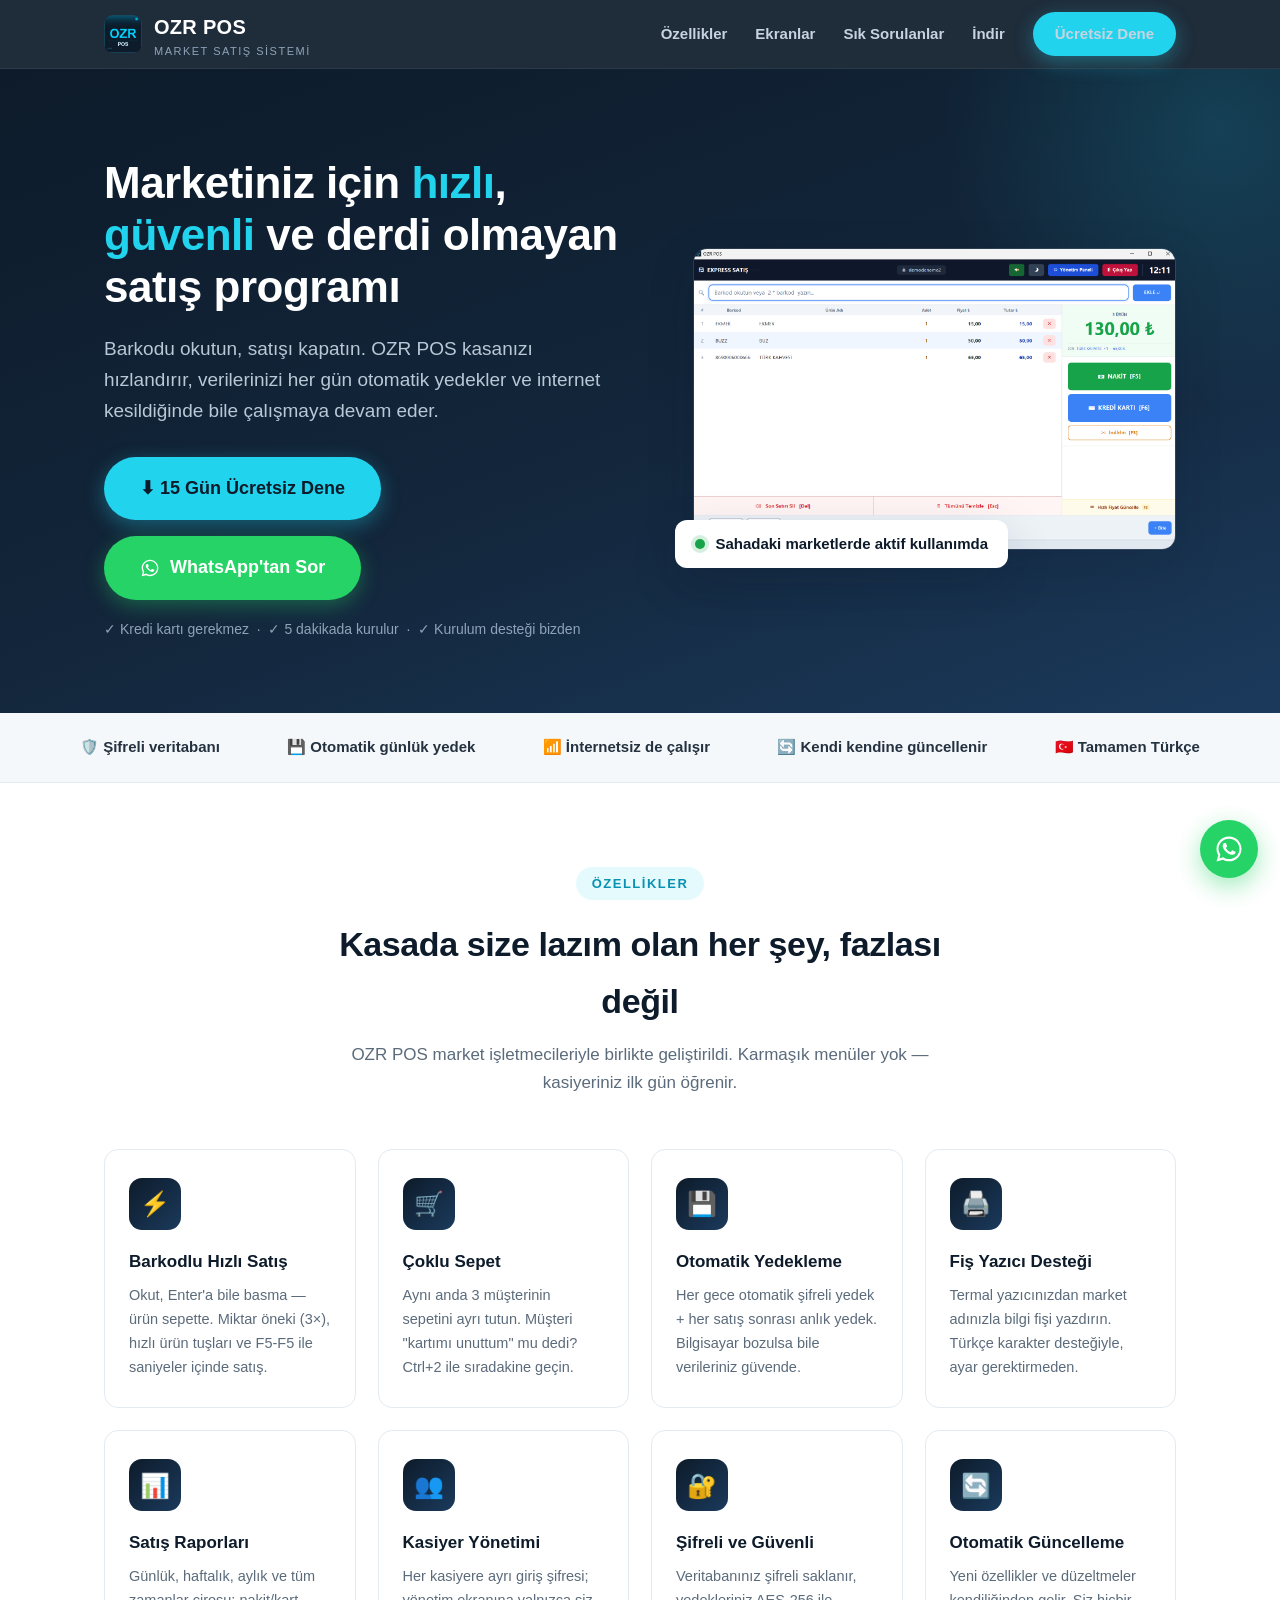
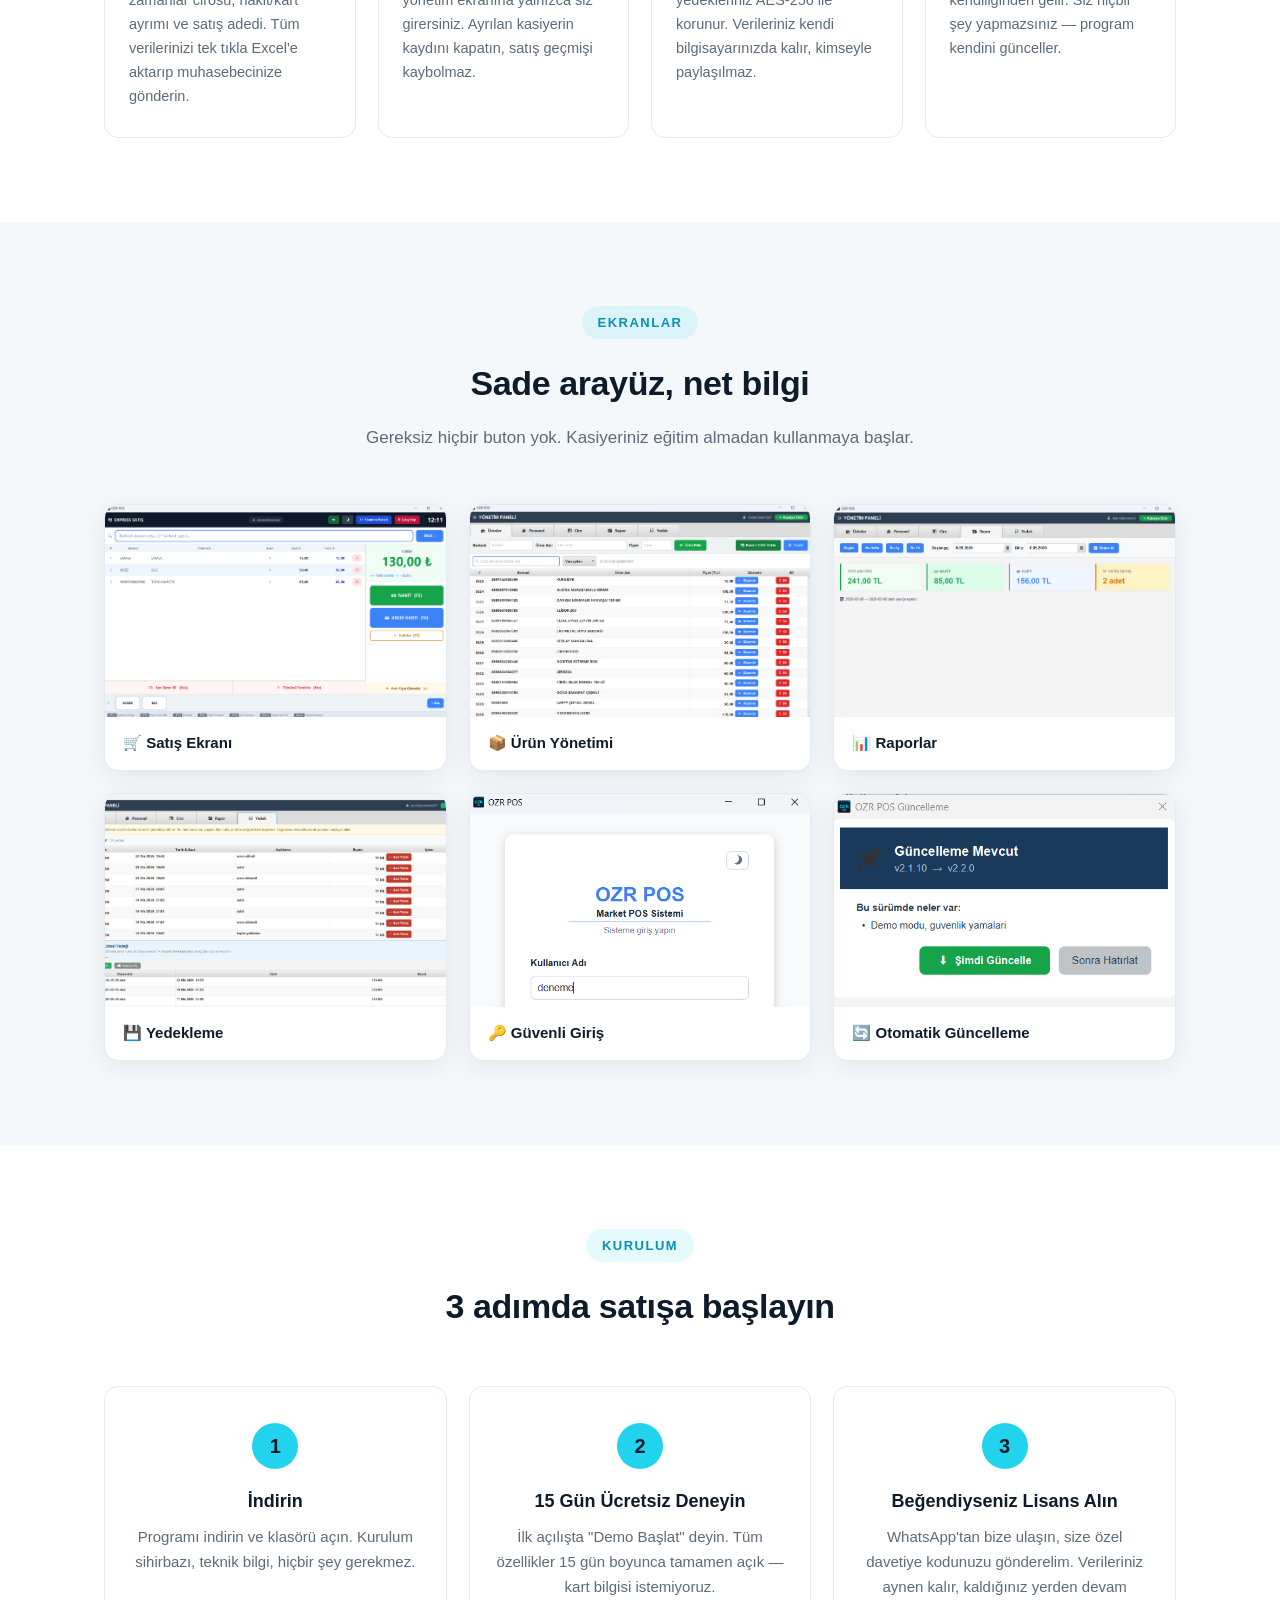
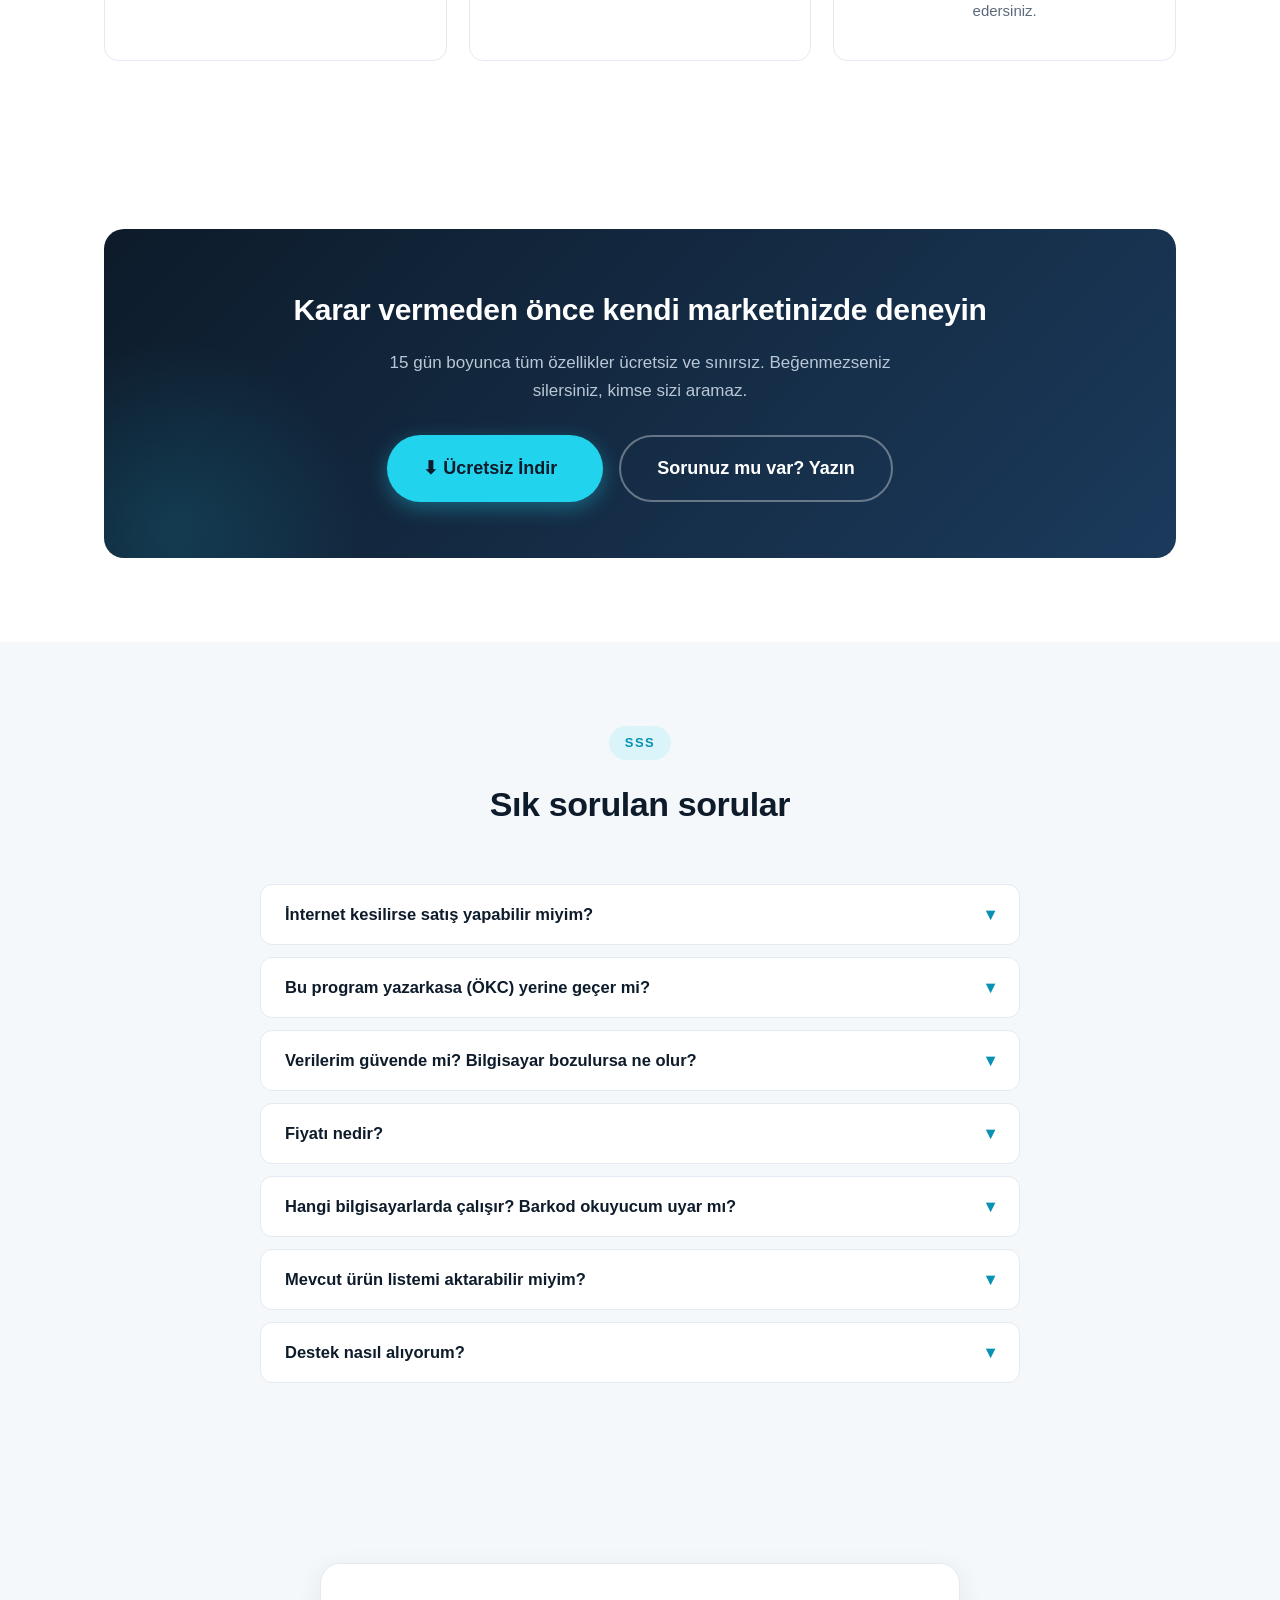
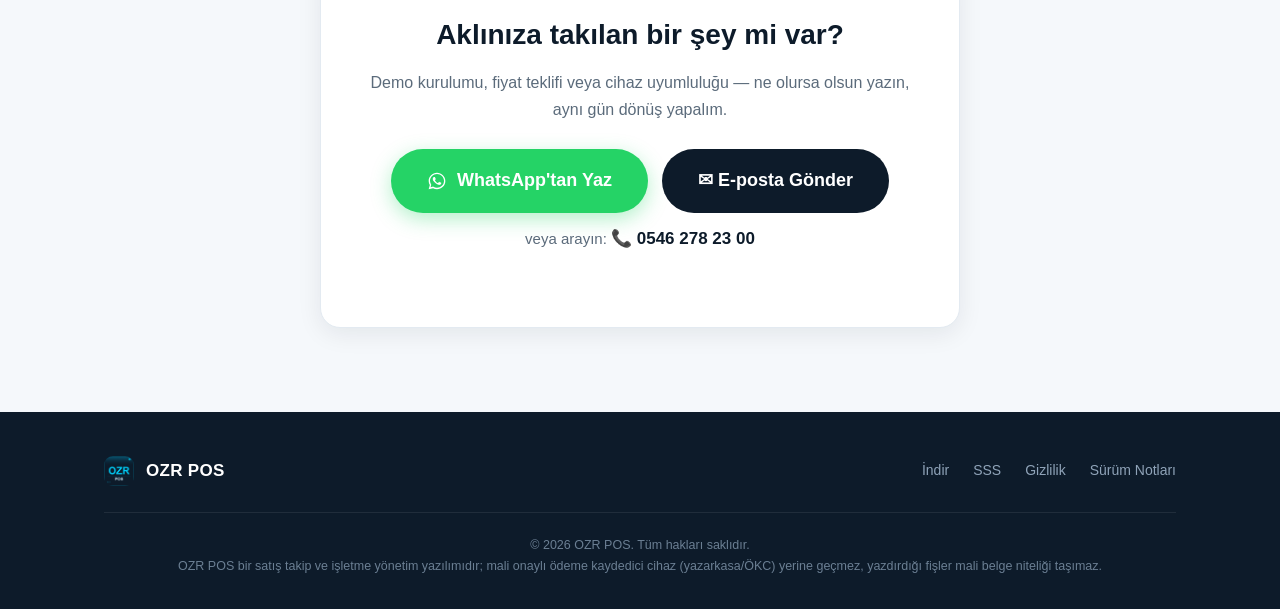
==== index.html @ 0ccfb694 "site: pazarlama iddialarini kodla dogru hizala + gorunur telefon + sabit WhatsApp balonu" ====
<!DOCTYPE html>
<html lang="tr">
<head>
  <meta charset="UTF-8">
  <meta name="viewport" content="width=device-width, initial-scale=1.0">
  <title>OZR POS — Marketiniz için Hızlı ve Güvenli Satış Programı</title>
  <meta name="description" content="OZR POS: marketler ve bakkallar için barkodlu hızlı satış, otomatik yedekleme, fiş yazıcı desteği ve raporlama sunan Windows satış programı. 15 gün ücretsiz deneyin.">
  <meta name="keywords" content="market pos programı, market satış programı, barkod satış programı, bakkal kasa programı, market otomasyonu">
  <link rel="icon" type="image/png" href="assets/img/logo.png">
  <link rel="stylesheet" href="assets/css/style.css">
  <link rel="canonical" href="https://emirhanozer07.github.io/ozrpos-site/">
  <meta property="og:title" content="OZR POS — Market Satış Programı">
  <meta property="og:description" content="Barkodlu hızlı satış, otomatik yedekleme, raporlama. 15 gün ücretsiz deneyin.">
  <meta property="og:image" content="https://emirhanozer07.github.io/ozrpos-site/assets/img/satis.png">
  <meta property="og:url" content="https://emirhanozer07.github.io/ozrpos-site/">
  <meta property="og:type" content="website">
</head>
<body>

<!-- ÜST ÇUBUK -->
<header class="ust-bar">
  <div class="kapsayici ust-bar-ic">
    <a href="#" class="marka">
      <img src="assets/img/logo.png" alt="OZR POS logosu">
      <span>OZR POS<small>MARKET SATIŞ SİSTEMİ</small></span>
    </a>
    <nav class="ust-menu">
      <a href="#ozellikler">Özellikler</a>
      <a href="#ekranlar">Ekranlar</a>
      <a href="#sss">Sık Sorulanlar</a>
      <a href="indir.html">İndir</a>
      <a href="#iletisim" class="btn btn-birincil">Ücretsiz Dene</a>
    </nav>
    <button class="menu-dugme" aria-label="Menüyü aç">☰</button>
  </div>
</header>

<!-- HERO -->
<section class="hero">
  <div class="kapsayici hero-ic">
    <div>
      <h1>Marketiniz için <em>hızlı</em>, <em>güvenli</em> ve derdi olmayan satış programı</h1>
      <p class="alt">Barkodu okutun, satışı kapatın. OZR POS kasanızı hızlandırır, verilerinizi her gün otomatik yedekler ve internet kesildiğinde bile çalışmaya devam eder.</p>
      <div class="hero-butonlar">
        <a href="indir.html" class="btn btn-birincil btn-buyuk">⬇ 15 Gün Ücretsiz Dene</a>
        <a href="#" class="btn btn-wa btn-buyuk wa-link">
          <svg width="20" height="20" viewBox="0 0 24 24" fill="currentColor"><path d="M12 2C6.5 2 2 6.4 2 11.9c0 1.8.5 3.5 1.4 5L2 22l5.3-1.4c1.4.8 3 1.2 4.7 1.2 5.5 0 10-4.4 10-9.9S17.5 2 12 2zm0 18c-1.5 0-3-.4-4.3-1.2l-.3-.2-3.1.8.8-3-.2-.3c-.8-1.3-1.3-2.8-1.3-4.3C3.6 7.4 7.4 3.7 12 3.7s8.4 3.7 8.4 8.2S16.6 20 12 20zm4.6-6.1c-.3-.1-1.5-.7-1.7-.8-.2-.1-.4-.1-.6.1-.2.3-.6.8-.8 1-.1.2-.3.2-.5.1-.3-.1-1.1-.4-2-1.2-.7-.7-1.2-1.5-1.4-1.7-.1-.3 0-.4.1-.5l.4-.5c.1-.2.2-.3.3-.5.1-.2 0-.4 0-.5l-.8-1.9c-.2-.5-.4-.4-.6-.4h-.5c-.2 0-.5.1-.7.3-.2.3-.9.9-.9 2.1s.9 2.4 1 2.6c.1.2 1.8 2.7 4.3 3.8.6.3 1.1.4 1.5.6.6.2 1.2.2 1.6.1.5-.1 1.5-.6 1.7-1.2.2-.6.2-1.1.2-1.2-.1-.2-.3-.2-.6-.4z"/></svg>
          WhatsApp'tan Sor
        </a>
      </div>
      <p class="hero-notu">✓ Kredi kartı gerekmez &nbsp;·&nbsp; ✓ 5 dakikada kurulur &nbsp;·&nbsp; ✓ Kurulum desteği bizden</p>
    </div>
    <div class="hero-gorsel">
      <img src="assets/img/satis.png" alt="OZR POS satış ekranı — barkodlu hızlı satış" loading="eager">
      <div class="hero-rozet"><span class="nokta"></span> Sahadaki marketlerde aktif kullanımda</div>
    </div>
  </div>
</section>

<!-- GÜVEN ŞERİDİ -->
<div class="guven-serit">
  <div class="kapsayici guven-ic">
    <div class="guven-oge">🛡️ Şifreli veritabanı</div>
    <div class="guven-oge">💾 Otomatik günlük yedek</div>
    <div class="guven-oge">📶 İnternetsiz de çalışır</div>
    <div class="guven-oge">🔄 Kendi kendine güncellenir</div>
    <div class="guven-oge">🇹🇷 Tamamen Türkçe</div>
  </div>
</div>

<!-- ÖZELLİKLER -->
<section id="ozellikler" class="ozellikler">
  <div class="kapsayici">
    <div class="bolum-baslik">
      <span class="etiket">Özellikler</span>
      <h2>Kasada size lazım olan her şey, fazlası değil</h2>
      <p>OZR POS market işletmecileriyle birlikte geliştirildi. Karmaşık menüler yok — kasiyeriniz ilk gün öğrenir.</p>
    </div>
    <div class="ozellik-izgara">
      <div class="ozellik-kart">
        <div class="ozellik-ikon">⚡</div>
        <h3>Barkodlu Hızlı Satış</h3>
        <p>Okut, Enter'a bile basma — ürün sepette. Miktar öneki (3×), hızlı ürün tuşları ve F5-F5 ile saniyeler içinde satış.</p>
      </div>
      <div class="ozellik-kart">
        <div class="ozellik-ikon">🛒</div>
        <h3>Çoklu Sepet</h3>
        <p>Aynı anda 3 müşterinin sepetini ayrı tutun. Müşteri "kartımı unuttum" mu dedi? Ctrl+2 ile sıradakine geçin.</p>
      </div>
      <div class="ozellik-kart">
        <div class="ozellik-ikon">💾</div>
        <h3>Otomatik Yedekleme</h3>
        <p>Her gece otomatik şifreli yedek + her satış sonrası anlık yedek. Bilgisayar bozulsa bile verileriniz güvende.</p>
      </div>
      <div class="ozellik-kart">
        <div class="ozellik-ikon">🖨️</div>
        <h3>Fiş Yazıcı Desteği</h3>
        <p>Termal yazıcınızdan market adınızla bilgi fişi yazdırın. Türkçe karakter desteğiyle, ayar gerektirmeden.</p>
      </div>
      <div class="ozellik-kart">
        <div class="ozellik-ikon">📊</div>
        <h3>Satış Raporları</h3>
        <p>Günlük, haftalık, aylık ve tüm zamanlar cirosu; nakit/kart ayrımı ve satış adedi. Tüm verilerinizi tek tıkla Excel'e aktarıp muhasebecinize gönderin.</p>
      </div>
      <div class="ozellik-kart">
        <div class="ozellik-ikon">👥</div>
        <h3>Kasiyer Yönetimi</h3>
        <p>Her kasiyere ayrı giriş şifresi; yönetim ekranına yalnızca siz girersiniz. Ayrılan kasiyerin kaydını kapatın, satış geçmişi kaybolmaz.</p>
      </div>
      <div class="ozellik-kart">
        <div class="ozellik-ikon">🔐</div>
        <h3>Şifreli ve Güvenli</h3>
        <p>Veritabanınız şifreli saklanır, yedekleriniz AES-256 ile korunur. Verileriniz kendi bilgisayarınızda kalır, kimseyle paylaşılmaz.</p>
      </div>
      <div class="ozellik-kart">
        <div class="ozellik-ikon">🔄</div>
        <h3>Otomatik Güncelleme</h3>
        <p>Yeni özellikler ve düzeltmeler kendiliğinden gelir. Siz hiçbir şey yapmazsınız — program kendini günceller.</p>
      </div>
    </div>
  </div>
</section>

<!-- EKRAN GÖRÜNTÜLERİ -->
<section id="ekranlar" class="ekranlar">
  <div class="kapsayici">
    <div class="bolum-baslik">
      <span class="etiket">Ekranlar</span>
      <h2>Sade arayüz, net bilgi</h2>
      <p>Gereksiz hiçbir buton yok. Kasiyeriniz eğitim almadan kullanmaya başlar.</p>
    </div>
    <div class="ekran-izgara">
      <div class="ekran-kart">
        <img src="assets/img/satis.png" alt="Satış ekranı" loading="lazy">
        <div class="ekran-adi">🛒 Satış Ekranı</div>
      </div>
      <div class="ekran-kart">
        <img src="assets/img/urunler.png" alt="Ürün yönetimi ekranı" loading="lazy">
        <div class="ekran-adi">📦 Ürün Yönetimi</div>
      </div>
      <div class="ekran-kart">
        <img src="assets/img/rapor.png" alt="Satış raporları ekranı" loading="lazy">
        <div class="ekran-adi">📊 Raporlar</div>
      </div>
      <div class="ekran-kart">
        <img src="assets/img/yedek.png" alt="Yedekleme ekranı" loading="lazy">
        <div class="ekran-adi">💾 Yedekleme</div>
      </div>
      <div class="ekran-kart">
        <img src="assets/img/giris.png" alt="Giriş ekranı" loading="lazy">
        <div class="ekran-adi">🔑 Güvenli Giriş</div>
      </div>
      <div class="ekran-kart">
        <img src="assets/img/guncelleme.png" alt="Otomatik güncelleme ekranı" loading="lazy">
        <div class="ekran-adi">🔄 Otomatik Güncelleme</div>
      </div>
    </div>
  </div>
</section>

<!-- NASIL ÇALIŞIR -->
<section id="nasil">
  <div class="kapsayici">
    <div class="bolum-baslik">
      <span class="etiket">Kurulum</span>
      <h2>3 adımda satışa başlayın</h2>
    </div>
    <div class="adimlar">
      <div class="adim">
        <div class="adim-no">1</div>
        <h3>İndirin</h3>
        <p>Programı indirin ve klasörü açın. Kurulum sihirbazı, teknik bilgi, hiçbir şey gerekmez.</p>
      </div>
      <div class="adim">
        <div class="adim-no">2</div>
        <h3>15 Gün Ücretsiz Deneyin</h3>
        <p>İlk açılışta "Demo Başlat" deyin. Tüm özellikler 15 gün boyunca tamamen açık — kart bilgisi istemiyoruz.</p>
      </div>
      <div class="adim">
        <div class="adim-no">3</div>
        <h3>Beğendiyseniz Lisans Alın</h3>
        <p>WhatsApp'tan bize ulaşın, size özel davetiye kodunuzu gönderelim. Verileriniz aynen kalır, kaldığınız yerden devam edersiniz.</p>
      </div>
    </div>
  </div>
</section>

<!-- DEMO BANDI -->
<section>
  <div class="kapsayici">
    <div class="demo-bandi">
      <h2>Karar vermeden önce kendi marketinizde deneyin</h2>
      <p>15 gün boyunca tüm özellikler ücretsiz ve sınırsız. Beğenmezseniz silersiniz, kimse sizi aramaz.</p>
      <div class="hero-butonlar">
        <a href="indir.html" class="btn btn-birincil btn-buyuk">⬇ Ücretsiz İndir <span class="surum-etiket"></span></a>
        <a href="#" class="btn btn-cerceve btn-buyuk wa-link">Sorunuz mu var? Yazın</a>
      </div>
    </div>
  </div>
</section>

<!-- SSS -->
<section id="sss" class="ekranlar">
  <div class="kapsayici">
    <div class="bolum-baslik">
      <span class="etiket">SSS</span>
      <h2>Sık sorulan sorular</h2>
    </div>
    <div class="sss-liste">
      <div class="sss-oge">
        <button class="sss-soru" aria-expanded="false">İnternet kesilirse satış yapabilir miyim? <span class="ok">▾</span></button>
        <div class="sss-cevap"><div class="sss-cevap-ic">Evet. OZR POS verilerinizi kendi bilgisayarınızda tutar; satış, ürün ve raporlar internetsiz de aynen çalışır. İnternet yalnızca lisans doğrulaması ve güncellemeler için arada bir kullanılır — kesintilerde program günlerce sorunsuz çalışmaya devam eder.</div></div>
      </div>
      <div class="sss-oge">
        <button class="sss-soru" aria-expanded="false">Bu program yazarkasa (ÖKC) yerine geçer mi? <span class="ok">▾</span></button>
        <div class="sss-cevap"><div class="sss-cevap-ic"><strong>Hayır — ve bunu açıkça söylüyoruz.</strong> OZR POS bir satış takip, stok ve raporlama programıdır; yazdırdığı fiş bilgi fişidir, mali belge değildir. Yasal zorunluluk olan mali onaylı yazarkasanızı (yeni nesil ÖKC) kullanmaya devam edersiniz; OZR POS onun yanında, işletmenizi yönetmek için çalışır.</div></div>
      </div>
      <div class="sss-oge">
        <button class="sss-soru" aria-expanded="false">Verilerim güvende mi? Bilgisayar bozulursa ne olur? <span class="ok">▾</span></button>
        <div class="sss-cevap"><div class="sss-cevap-ic">Veritabanınız <strong>şifrelidir</strong> ve yalnızca sizin bilgisayarınızda durur — buluta veya bize gönderilmez. Program her gece otomatik şifreli yedek alır, ayrıca her satıştan sonra anlık yedek tutar. Bilgisayar değişse bile yedeğinizden tüm verilerinizle geri dönersiniz; taşıma işleminde size destek oluruz.</div></div>
      </div>
      <div class="sss-oge">
        <button class="sss-soru" aria-expanded="false">Fiyatı nedir? <span class="ok">▾</span></button>
        <div class="sss-cevap"><div class="sss-cevap-ic">Önce 15 gün ücretsiz deneyin — kart bilgisi istemiyoruz. Fiyat ve lisans seçenekleri için WhatsApp'tan yazın, marketinize uygun teklifi birlikte belirleyelim.</div></div>
      </div>
      <div class="sss-oge">
        <button class="sss-soru" aria-expanded="false">Hangi bilgisayarlarda çalışır? Barkod okuyucum uyar mı? <span class="ok">▾</span></button>
        <div class="sss-cevap"><div class="sss-cevap-ic">Windows 10 veya 11 yüklü herhangi bir bilgisayarda çalışır; güçlü bir donanım gerekmez. USB barkod okuyucuların tamamıyla (klavye modunda çalışan tüm modeller) ve ESC/POS uyumlu termal fiş yazıcılarla uyumludur. Emin değilseniz cihaz modelinizi WhatsApp'tan sorun.</div></div>
      </div>
      <div class="sss-oge">
        <button class="sss-soru" aria-expanded="false">Mevcut ürün listemi aktarabilir miyim? <span class="ok">▾</span></button>
        <div class="sss-cevap"><div class="sss-cevap-ic">Evet. Excel/CSV dosyanızdaki ürünleri (barkod, isim, fiyat) tek seferde içeri aktarabilirsiniz. Eski programınızdan çıkış konusunda da yardımcı oluruz.</div></div>
      </div>
      <div class="sss-oge">
        <button class="sss-soru" aria-expanded="false">Destek nasıl alıyorum? <span class="ok">▾</span></button>
        <div class="sss-cevap"><div class="sss-cevap-ic">WhatsApp üzerinden doğrudan geliştiriciye ulaşırsınız — çağrı merkezi labirenti yok. Kurulum, ürün aktarma ve kullanım sorularınızda yanınızdayız. Hatalar ve iyileştirmeler otomatik güncellemeyle size kendiliğinden gelir.</div></div>
      </div>
    </div>
  </div>
</section>

<!-- İLETİŞİM -->
<section id="iletisim" class="iletisim">
  <div class="kapsayici">
    <div class="iletisim-kutu">
      <h2>Aklınıza takılan bir şey mi var?</h2>
      <p>Demo kurulumu, fiyat teklifi veya cihaz uyumluluğu — ne olursa olsun yazın, aynı gün dönüş yapalım.</p>
      <div class="iletisim-butonlar">
        <a href="#" class="btn btn-wa btn-buyuk wa-link">
          <svg width="20" height="20" viewBox="0 0 24 24" fill="currentColor"><path d="M12 2C6.5 2 2 6.4 2 11.9c0 1.8.5 3.5 1.4 5L2 22l5.3-1.4c1.4.8 3 1.2 4.7 1.2 5.5 0 10-4.4 10-9.9S17.5 2 12 2zm0 18c-1.5 0-3-.4-4.3-1.2l-.3-.2-3.1.8.8-3-.2-.3c-.8-1.3-1.3-2.8-1.3-4.3C3.6 7.4 7.4 3.7 12 3.7s8.4 3.7 8.4 8.2S16.6 20 12 20zm4.6-6.1c-.3-.1-1.5-.7-1.7-.8-.2-.1-.4-.1-.6.1-.2.3-.6.8-.8 1-.1.2-.3.2-.5.1-.3-.1-1.1-.4-2-1.2-.7-.7-1.2-1.5-1.4-1.7-.1-.3 0-.4.1-.5l.4-.5c.1-.2.2-.3.3-.5.1-.2 0-.4 0-.5l-.8-1.9c-.2-.5-.4-.4-.6-.4h-.5c-.2 0-.5.1-.7.3-.2.3-.9.9-.9 2.1s.9 2.4 1 2.6c.1.2 1.8 2.7 4.3 3.8.6.3 1.1.4 1.5.6.6.2 1.2.2 1.6.1.5-.1 1.5-.6 1.7-1.2.2-.6.2-1.1.2-1.2-.1-.2-.3-.2-.6-.4z"/></svg>
          WhatsApp'tan Yaz
        </a>
        <a href="#" class="btn btn-eposta btn-buyuk mail-link">✉ E-posta Gönder</a>
      </div>
      <p class="tel-satiri">veya arayın: <a href="#" class="tel-link">📞 <span class="tel-metin"></span></a></p>
    </div>
  </div>
</section>

<!-- Sabit WhatsApp balonu -->
<a href="#" class="wa-balon wa-link" aria-label="WhatsApp'tan yazın">
  <svg viewBox="0 0 24 24" fill="currentColor"><path d="M12 2C6.5 2 2 6.4 2 11.9c0 1.8.5 3.5 1.4 5L2 22l5.3-1.4c1.4.8 3 1.2 4.7 1.2 5.5 0 10-4.4 10-9.9S17.5 2 12 2zm0 18c-1.5 0-3-.4-4.3-1.2l-.3-.2-3.1.8.8-3-.2-.3c-.8-1.3-1.3-2.8-1.3-4.3C3.6 7.4 7.4 3.7 12 3.7s8.4 3.7 8.4 8.2S16.6 20 12 20zm4.6-6.1c-.3-.1-1.5-.7-1.7-.8-.2-.1-.4-.1-.6.1-.2.3-.6.8-.8 1-.1.2-.3.2-.5.1-.3-.1-1.1-.4-2-1.2-.7-.7-1.2-1.5-1.4-1.7-.1-.3 0-.4.1-.5l.4-.5c.1-.2.2-.3.3-.5.1-.2 0-.4 0-.5l-.8-1.9c-.2-.5-.4-.4-.6-.4h-.5c-.2 0-.5.1-.7.3-.2.3-.9.9-.9 2.1s.9 2.4 1 2.6c.1.2 1.8 2.7 4.3 3.8.6.3 1.1.4 1.5.6.6.2 1.2.2 1.6.1.5-.1 1.5-.6 1.7-1.2.2-.6.2-1.1.2-1.2-.1-.2-.3-.2-.6-.4z"/></svg>
</a>

<!-- ALT BİLGİ -->
<footer class="alt-bilgi">
  <div class="kapsayici">
    <div class="alt-ic">
      <a href="#" class="marka"><img src="assets/img/logo.png" alt=""><span>OZR POS</span></a>
      <div class="alt-linkler">
        <a href="indir.html">İndir</a>
        <a href="#sss">SSS</a>
        <a href="gizlilik.html">Gizlilik</a>
        <a href="https://github.com/EmirhanOzer07/OZR-Pos/blob/main/CHANGELOG.md" target="_blank" rel="noopener">Sürüm Notları</a>
      </div>
    </div>
    <div class="alt-uyari">
      © <span id="yil"></span> OZR POS. Tüm hakları saklıdır.<br>
      OZR POS bir satış takip ve işletme yönetim yazılımıdır; mali onaylı ödeme kaydedici cihaz (yazarkasa/ÖKC) yerine geçmez, yazdırdığı fişler mali belge niteliği taşımaz.
    </div>
  </div>
</footer>

<script>document.getElementById("yil").textContent = new Date().getFullYear();</script>
<script src="assets/js/main.js"></script>
</body>
</html>
---- assets/css/style.css ----
/* ============================================================
   OZR POS — Tanıtım Sitesi
   Marka: lacivert #0D1B2A + cyan vurgu (uygulama logosuyla uyumlu)
   Bağımlılık yok: sistem fontları, framework yok — hız öncelikli
   ============================================================ */

:root {
  --lacivert: #0D1B2A;
  --lacivert-2: #13263B;
  --lacivert-3: #1B3A5C;
  --cyan: #22d3ee;
  --cyan-koyu: #0891b2;
  --beyaz: #ffffff;
  --zemin: #f5f8fb;
  --metin: #24313f;
  --metin-soluk: #5b6b7b;
  --sinir: #e3eaf1;
  --yesil: #16a34a;
  --radius: 14px;
  --golge: 0 6px 24px rgba(13, 27, 42, .08);
  --golge-buyuk: 0 16px 48px rgba(13, 27, 42, .16);
  --font: -apple-system, BlinkMacSystemFont, "Segoe UI", Roboto, "Helvetica Neue", Arial, sans-serif;
}

* { margin: 0; padding: 0; box-sizing: border-box; }
html { scroll-behavior: smooth; }
body {
  font-family: var(--font);
  color: var(--metin);
  background: var(--beyaz);
  line-height: 1.65;
  -webkit-font-smoothing: antialiased;
}
img { max-width: 100%; display: block; }
a { color: var(--cyan-koyu); text-decoration: none; }
.kapsayici { max-width: 1120px; margin: 0 auto; padding: 0 24px; }

/* ---------- Butonlar ---------- */
.btn {
  display: inline-flex; align-items: center; gap: 10px;
  padding: 14px 28px; border-radius: 999px;
  font-weight: 700; font-size: 16px; cursor: pointer;
  border: none; transition: transform .15s ease, box-shadow .15s ease, background .15s ease;
  white-space: nowrap;
}
.btn:hover { transform: translateY(-2px); }
.btn-birincil { background: var(--cyan); color: var(--lacivert); box-shadow: 0 6px 20px rgba(34, 211, 238, .35); }
.btn-birincil:hover { background: #4be0f7; }
.btn-wa { background: #25D366; color: #fff; box-shadow: 0 6px 20px rgba(37, 211, 102, .35); }
.btn-wa:hover { background: #2fe273; }
.btn-cerceve { background: transparent; color: var(--beyaz); border: 2px solid rgba(255,255,255,.35); }
.btn-cerceve:hover { border-color: var(--cyan); color: var(--cyan); }
.btn-buyuk { padding: 17px 36px; font-size: 18px; }
.btn svg { flex-shrink: 0; }

/* ---------- Üst çubuk ---------- */
.ust-bar {
  position: sticky; top: 0; z-index: 50;
  background: rgba(13, 27, 42, .92);
  backdrop-filter: blur(10px);
  border-bottom: 1px solid rgba(255,255,255,.06);
}
.ust-bar-ic {
  display: flex; align-items: center; justify-content: space-between;
  height: 68px;
}
.marka { display: flex; align-items: center; gap: 12px; color: var(--beyaz); font-weight: 800; font-size: 20px; letter-spacing: .3px; }
.marka img { width: 38px; height: 38px; border-radius: 9px; }
.marka span small { display: block; font-size: 11px; font-weight: 500; color: #8fa3b8; letter-spacing: 1.5px; line-height: 1; margin-top: 2px; }
.ust-menu { display: flex; align-items: center; gap: 28px; }
.ust-menu a { color: #c7d4e0; font-weight: 600; font-size: 15px; }
.ust-menu a:hover { color: var(--cyan); }
.ust-menu .btn { padding: 10px 22px; font-size: 15px; }
.menu-dugme { display: none; background: none; border: none; color: #fff; font-size: 26px; cursor: pointer; }

/* ---------- Hero ---------- */
.hero {
  background: linear-gradient(160deg, var(--lacivert) 0%, var(--lacivert-2) 55%, var(--lacivert-3) 100%);
  color: var(--beyaz);
  padding: 88px 0 72px;
  overflow: hidden;
  position: relative;
}
.hero::after {
  content: ""; position: absolute; right: -220px; top: -220px;
  width: 560px; height: 560px; border-radius: 50%;
  background: radial-gradient(circle, rgba(34,211,238,.16) 0%, transparent 70%);
}
.hero-ic { display: grid; grid-template-columns: 1.05fr .95fr; gap: 56px; align-items: center; position: relative; z-index: 1; }
.hero h1 { font-size: 44px; line-height: 1.18; font-weight: 800; letter-spacing: -.5px; }
.hero h1 em { font-style: normal; color: var(--cyan); }
.hero p.alt { margin: 20px 0 8px; font-size: 19px; color: #b9c8d6; max-width: 520px; }
.hero-butonlar { display: flex; gap: 16px; margin-top: 30px; flex-wrap: wrap; }
.hero-notu { margin-top: 18px; font-size: 14px; color: #8fa3b8; display: flex; align-items: center; gap: 8px; }
.hero-gorsel { position: relative; }
.hero-gorsel img {
  border-radius: var(--radius);
  box-shadow: var(--golge-buyuk);
  border: 1px solid rgba(255,255,255,.1);
}
.hero-rozet {
  position: absolute; bottom: -18px; left: -18px;
  background: var(--beyaz); color: var(--lacivert);
  padding: 12px 20px; border-radius: 12px; box-shadow: var(--golge-buyuk);
  font-weight: 800; font-size: 15px; display: flex; align-items: center; gap: 10px;
}
.hero-rozet .nokta { width: 10px; height: 10px; border-radius: 50%; background: var(--yesil); box-shadow: 0 0 0 4px rgba(22,163,74,.18); }

/* ---------- Güven şeridi ---------- */
.guven-serit { background: var(--zemin); border-bottom: 1px solid var(--sinir); }
.guven-ic { display: flex; justify-content: space-between; gap: 24px; padding: 22px 0; flex-wrap: wrap; }
.guven-oge { display: flex; align-items: center; gap: 10px; font-weight: 700; font-size: 15px; color: var(--metin); }
.guven-oge svg { color: var(--cyan-koyu); flex-shrink: 0; }

/* ---------- Bölümler ---------- */
section { padding: 84px 0; }
.bolum-baslik { text-align: center; max-width: 640px; margin: 0 auto 52px; }
.bolum-baslik .etiket {
  display: inline-block; background: rgba(34,211,238,.12); color: var(--cyan-koyu);
  font-weight: 800; font-size: 13px; letter-spacing: 1.5px; text-transform: uppercase;
  padding: 6px 16px; border-radius: 999px; margin-bottom: 16px;
}
.bolum-baslik h2 { font-size: 34px; font-weight: 800; color: var(--lacivert); letter-spacing: -.4px; }
.bolum-baslik p { margin-top: 12px; color: var(--metin-soluk); font-size: 17px; }

/* ---------- Özellik kartları ---------- */
.ozellikler { background: var(--beyaz); }
.ozellik-izgara { display: grid; grid-template-columns: repeat(4, 1fr); gap: 22px; }
.ozellik-kart {
  background: var(--beyaz); border: 1px solid var(--sinir); border-radius: var(--radius);
  padding: 28px 24px; transition: transform .18s ease, box-shadow .18s ease;
}
.ozellik-kart:hover { transform: translateY(-5px); box-shadow: var(--golge); border-color: rgba(34,211,238,.4); }
.ozellik-ikon {
  width: 52px; height: 52px; border-radius: 13px;
  background: linear-gradient(135deg, var(--lacivert) 0%, var(--lacivert-3) 100%);
  color: var(--cyan); display: flex; align-items: center; justify-content: center;
  margin-bottom: 18px; font-size: 24px;
}
.ozellik-kart h3 { font-size: 17px; font-weight: 800; color: var(--lacivert); margin-bottom: 8px; }
.ozellik-kart p { font-size: 14.5px; color: var(--metin-soluk); }

/* ---------- Ekran görüntüleri ---------- */
.ekranlar { background: var(--zemin); }
.ekran-izgara { display: grid; grid-template-columns: repeat(3, 1fr); gap: 22px; }
.ekran-kart {
  background: var(--beyaz); border-radius: var(--radius); overflow: hidden;
  border: 1px solid var(--sinir); box-shadow: var(--golge);
  transition: transform .18s ease;
}
.ekran-kart:hover { transform: translateY(-5px); }
.ekran-kart img { aspect-ratio: 16/10; object-fit: cover; object-position: top; width: 100%; }
.ekran-kart .ekran-adi { padding: 14px 18px; font-weight: 700; font-size: 15px; color: var(--lacivert); }

/* ---------- Nasıl çalışır ---------- */
.adimlar { display: grid; grid-template-columns: repeat(3, 1fr); gap: 22px; }
.adim {
  text-align: center; padding: 36px 26px;
  background: var(--beyaz); border: 1px solid var(--sinir); border-radius: var(--radius);
}
.adim-no {
  width: 46px; height: 46px; border-radius: 50%; margin: 0 auto 18px;
  background: var(--cyan); color: var(--lacivert);
  display: flex; align-items: center; justify-content: center;
  font-weight: 800; font-size: 20px;
}
.adim h3 { font-size: 18px; font-weight: 800; color: var(--lacivert); margin-bottom: 8px; }
.adim p { font-size: 15px; color: var(--metin-soluk); }

/* ---------- Demo bandı ---------- */
.demo-bandi {
  background: linear-gradient(135deg, var(--lacivert) 0%, var(--lacivert-3) 100%);
  color: var(--beyaz); border-radius: 20px;
  padding: 56px 48px; text-align: center;
  position: relative; overflow: hidden;
}
.demo-bandi::before {
  content: ""; position: absolute; left: -120px; bottom: -160px;
  width: 380px; height: 380px; border-radius: 50%;
  background: radial-gradient(circle, rgba(34,211,238,.14) 0%, transparent 70%);
}
.demo-bandi h2 { font-size: 30px; font-weight: 800; letter-spacing: -.3px; }
.demo-bandi p { margin: 14px auto 28px; color: #b9c8d6; max-width: 560px; font-size: 17px; }
.demo-bandi .hero-butonlar { justify-content: center; }

/* ---------- SSS ---------- */
.sss-liste { max-width: 760px; margin: 0 auto; }
.sss-oge { border: 1px solid var(--sinir); border-radius: 12px; margin-bottom: 12px; background: var(--beyaz); overflow: hidden; }
.sss-soru {
  width: 100%; text-align: left; background: none; border: none; cursor: pointer;
  padding: 20px 24px; font-family: var(--font);
  font-size: 16.5px; font-weight: 700; color: var(--lacivert);
  display: flex; justify-content: space-between; align-items: center; gap: 16px;
}
.sss-soru .ok { transition: transform .2s ease; color: var(--cyan-koyu); flex-shrink: 0; }
.sss-oge.acik .ok { transform: rotate(180deg); }
.sss-cevap { max-height: 0; overflow: hidden; transition: max-height .25s ease; }
.sss-cevap-ic { padding: 0 24px 20px; color: var(--metin-soluk); font-size: 15.5px; }
.sss-cevap-ic strong { color: var(--metin); }

/* ---------- İletişim ---------- */
.iletisim { background: var(--zemin); }
.iletisim-kutu {
  max-width: 640px; margin: 0 auto; text-align: center;
  background: var(--beyaz); border: 1px solid var(--sinir);
  border-radius: 20px; padding: 48px 40px; box-shadow: var(--golge);
}
.iletisim-kutu h2 { font-size: 28px; font-weight: 800; color: var(--lacivert); }
.iletisim-kutu p { margin: 12px 0 26px; color: var(--metin-soluk); }
.iletisim-butonlar { display: flex; gap: 14px; justify-content: center; flex-wrap: wrap; }
.btn-eposta { background: var(--lacivert); color: #fff; }
.btn-eposta:hover { background: var(--lacivert-3); }

/* ---------- Alt bilgi ---------- */
.alt-bilgi { background: var(--lacivert); color: #8fa3b8; padding: 44px 0 32px; font-size: 14px; }
.alt-ic { display: flex; justify-content: space-between; align-items: center; gap: 20px; flex-wrap: wrap; }
.alt-ic .marka { font-size: 17px; }
.alt-ic .marka img { width: 30px; height: 30px; }
.alt-linkler { display: flex; gap: 24px; }
.alt-linkler a { color: #8fa3b8; }
.alt-linkler a:hover { color: var(--cyan); }
.alt-uyari {
  margin-top: 26px; padding-top: 22px; border-top: 1px solid rgba(255,255,255,.08);
  font-size: 12.5px; color: #6b7f93; text-align: center; line-height: 1.7;
}

/* ---------- İndirme sayfası ---------- */
.sayfa-baslik {
  background: linear-gradient(160deg, var(--lacivert) 0%, var(--lacivert-3) 100%);
  color: var(--beyaz); padding: 64px 0; text-align: center;
}
.sayfa-baslik h1 { font-size: 36px; font-weight: 800; letter-spacing: -.4px; }
.sayfa-baslik p { margin-top: 12px; color: #b9c8d6; font-size: 17px; }
.indir-kutu {
  max-width: 680px; margin: -36px auto 0; position: relative; z-index: 2;
  background: var(--beyaz); border-radius: 20px; box-shadow: var(--golge-buyuk);
  border: 1px solid var(--sinir); padding: 40px; text-align: center;
}
.indir-kutu .surum { font-size: 14px; font-weight: 700; color: var(--cyan-koyu); letter-spacing: 1px; text-transform: uppercase; }
.indir-kutu h2 { font-size: 26px; color: var(--lacivert); margin: 8px 0 20px; }
.indir-detay { margin-top: 16px; font-size: 13.5px; color: var(--metin-soluk); }
.indir-detay a { font-weight: 600; }
.sistem-gereksinim { display: flex; justify-content: center; gap: 26px; margin-top: 22px; flex-wrap: wrap; font-size: 14px; color: var(--metin-soluk); }
.sistem-gereksinim span { display: flex; align-items: center; gap: 7px; }
.kurulum-adimlari { max-width: 760px; margin: 0 auto; }
.kurulum-adim {
  display: flex; gap: 22px; padding: 26px 0; border-bottom: 1px solid var(--sinir);
  align-items: flex-start;
}
.kurulum-adim:last-child { border-bottom: none; }
.kurulum-adim .adim-no { margin: 0; flex-shrink: 0; }
.kurulum-adim h3 { font-size: 18px; font-weight: 800; color: var(--lacivert); margin-bottom: 6px; }
.kurulum-adim p { color: var(--metin-soluk); font-size: 15.5px; }
.kurulum-adim code {
  background: var(--zemin); border: 1px solid var(--sinir); border-radius: 6px;
  padding: 2px 8px; font-size: 14px; color: var(--lacivert); font-weight: 600;
}
.bilgi-notu {
  max-width: 760px; margin: 34px auto 0;
  background: rgba(34,211,238,.08); border: 1px solid rgba(34,211,238,.35);
  border-radius: 12px; padding: 18px 22px; font-size: 14.5px; color: var(--metin);
}

/* ---------- Gizlilik sayfası ---------- */
.icerik-sayfa { max-width: 760px; margin: 0 auto; padding: 56px 24px 80px; }
.icerik-sayfa h1 { font-size: 32px; color: var(--lacivert); margin-bottom: 8px; }
.icerik-sayfa .tarih { color: var(--metin-soluk); font-size: 14px; margin-bottom: 32px; }
.icerik-sayfa h2 { font-size: 21px; color: var(--lacivert); margin: 32px 0 10px; }
.icerik-sayfa p, .icerik-sayfa li { color: var(--metin); font-size: 15.5px; margin-bottom: 10px; }
.icerik-sayfa ul { padding-left: 22px; }

/* ---------- Telefon satırı + sabit WhatsApp balonu ---------- */
.tel-satiri { margin-top: 18px; font-size: 15px; color: var(--metin-soluk); }
.tel-satiri a { font-weight: 800; color: var(--lacivert); font-size: 17px; }
.tel-satiri a:hover { color: var(--cyan-koyu); }
.wa-balon {
  position: fixed; right: 22px; bottom: 22px; z-index: 60;
  width: 58px; height: 58px; border-radius: 50%;
  background: #25D366; color: #fff;
  display: flex; align-items: center; justify-content: center;
  box-shadow: 0 8px 24px rgba(37, 211, 102, .45);
  transition: transform .15s ease;
}
.wa-balon:hover { transform: scale(1.08); }
.wa-balon svg { width: 30px; height: 30px; }

/* ---------- Duyarlı (responsive) ---------- */
@media (max-width: 960px) {
  .hero-ic { grid-template-columns: 1fr; gap: 40px; }
  .hero h1 { font-size: 34px; }
  .ozellik-izgara { grid-template-columns: repeat(2, 1fr); }
  .ekran-izgara { grid-template-columns: repeat(2, 1fr); }
  .adimlar { grid-template-columns: 1fr; }
  .guven-ic { justify-content: center; }
}
@media (max-width: 640px) {
  .ust-menu { display: none; position: absolute; top: 68px; left: 0; right: 0;
    background: var(--lacivert); flex-direction: column; padding: 20px 24px; gap: 18px;
    border-bottom: 1px solid rgba(255,255,255,.08); }
  .ust-menu.acik { display: flex; }
  .menu-dugme { display: block; }
  .hero { padding: 56px 0 48px; }
  .hero h1 { font-size: 29px; }
  section { padding: 56px 0; }
  .ozellik-izgara, .ekran-izgara { grid-template-columns: 1fr; }
  .bolum-baslik h2 { font-size: 27px; }
  .demo-bandi { padding: 40px 24px; }
  .indir-kutu { margin-left: 16px; margin-right: 16px; padding: 30px 22px; }
  .btn-buyuk { padding: 15px 26px; font-size: 16px; }
}
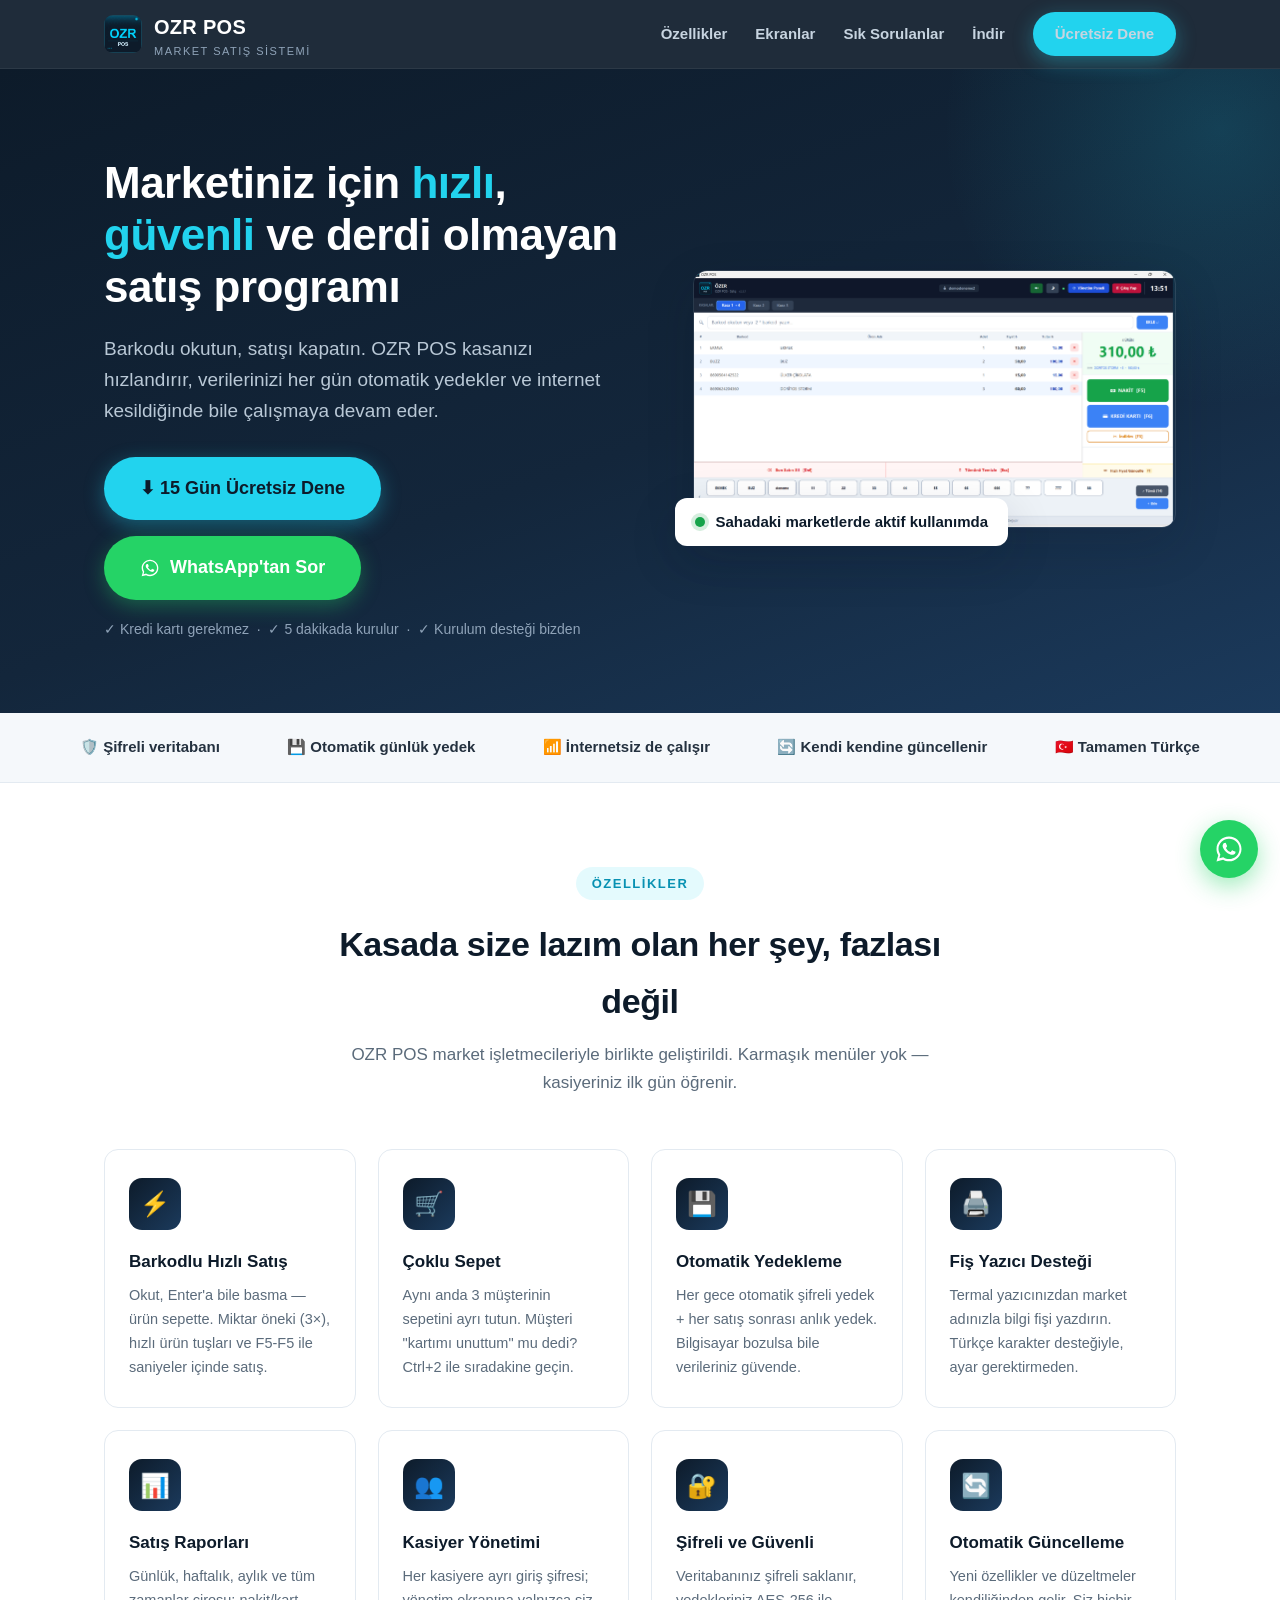
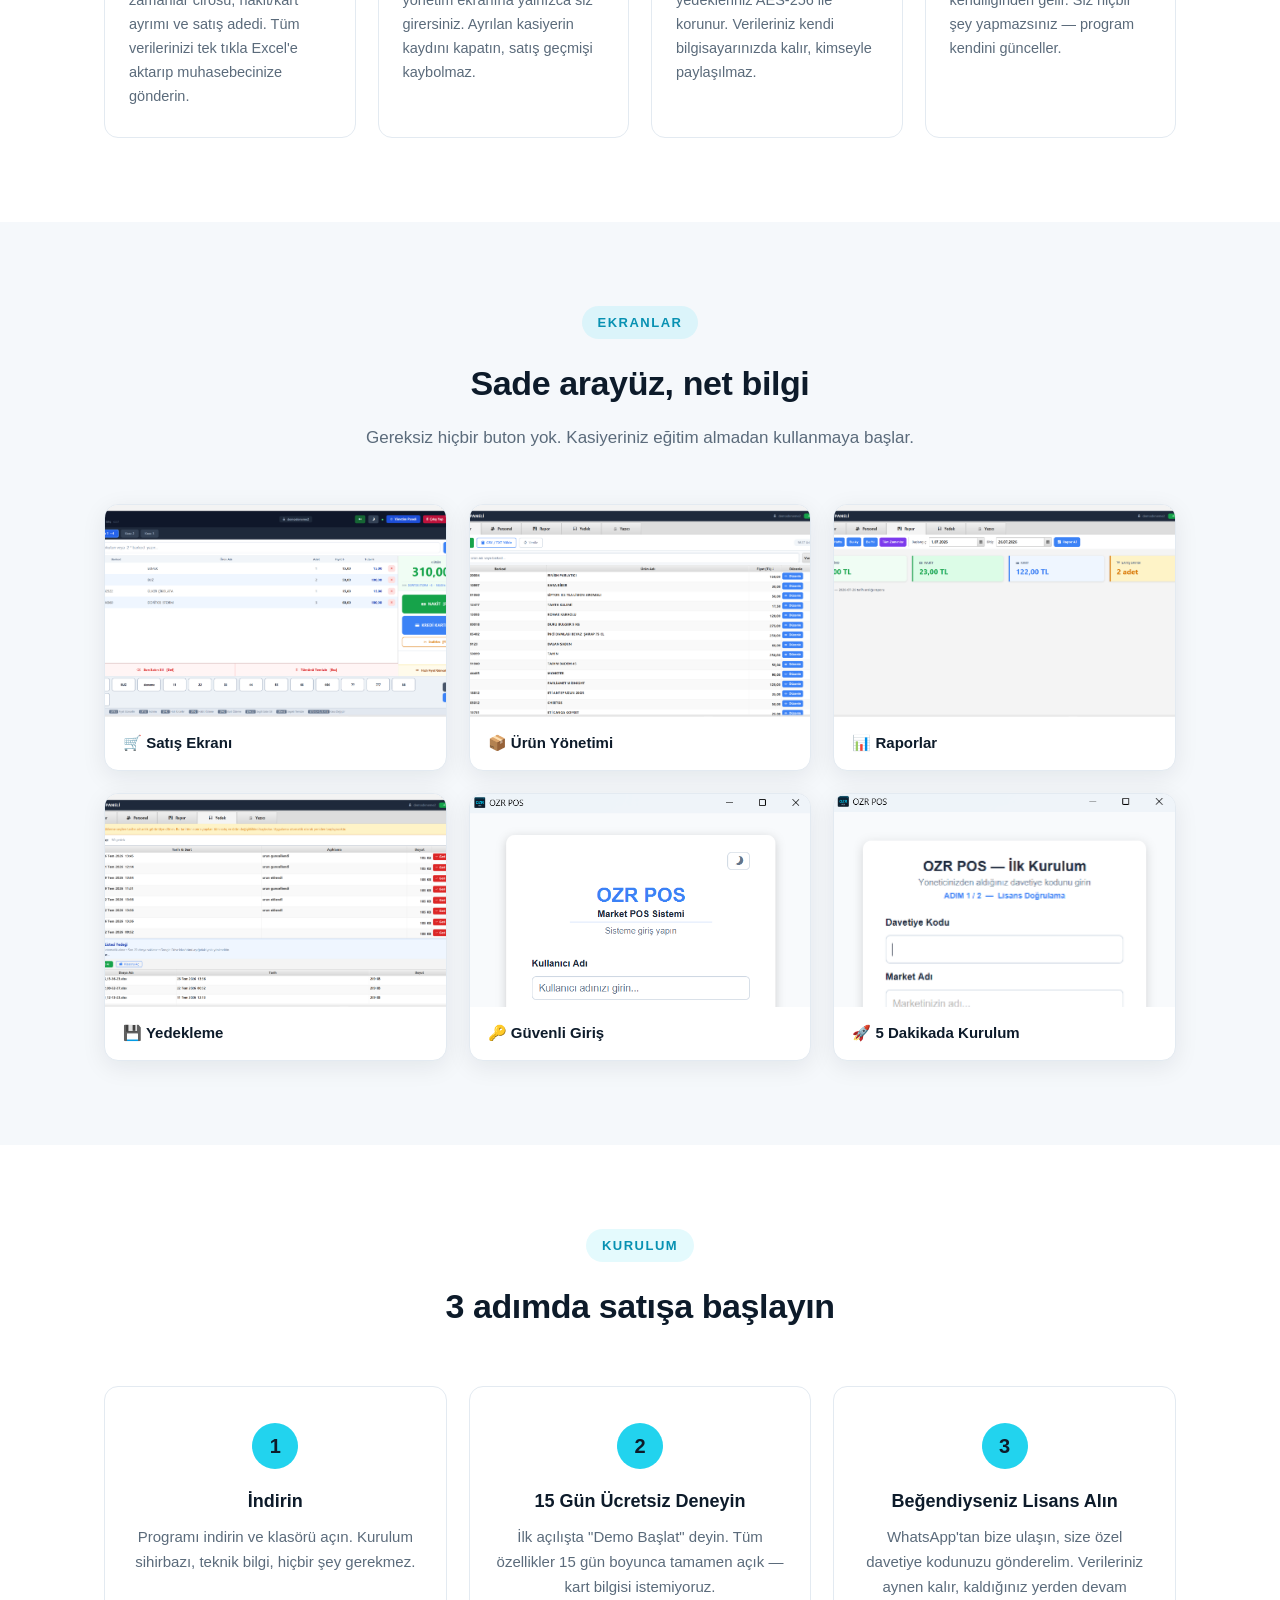
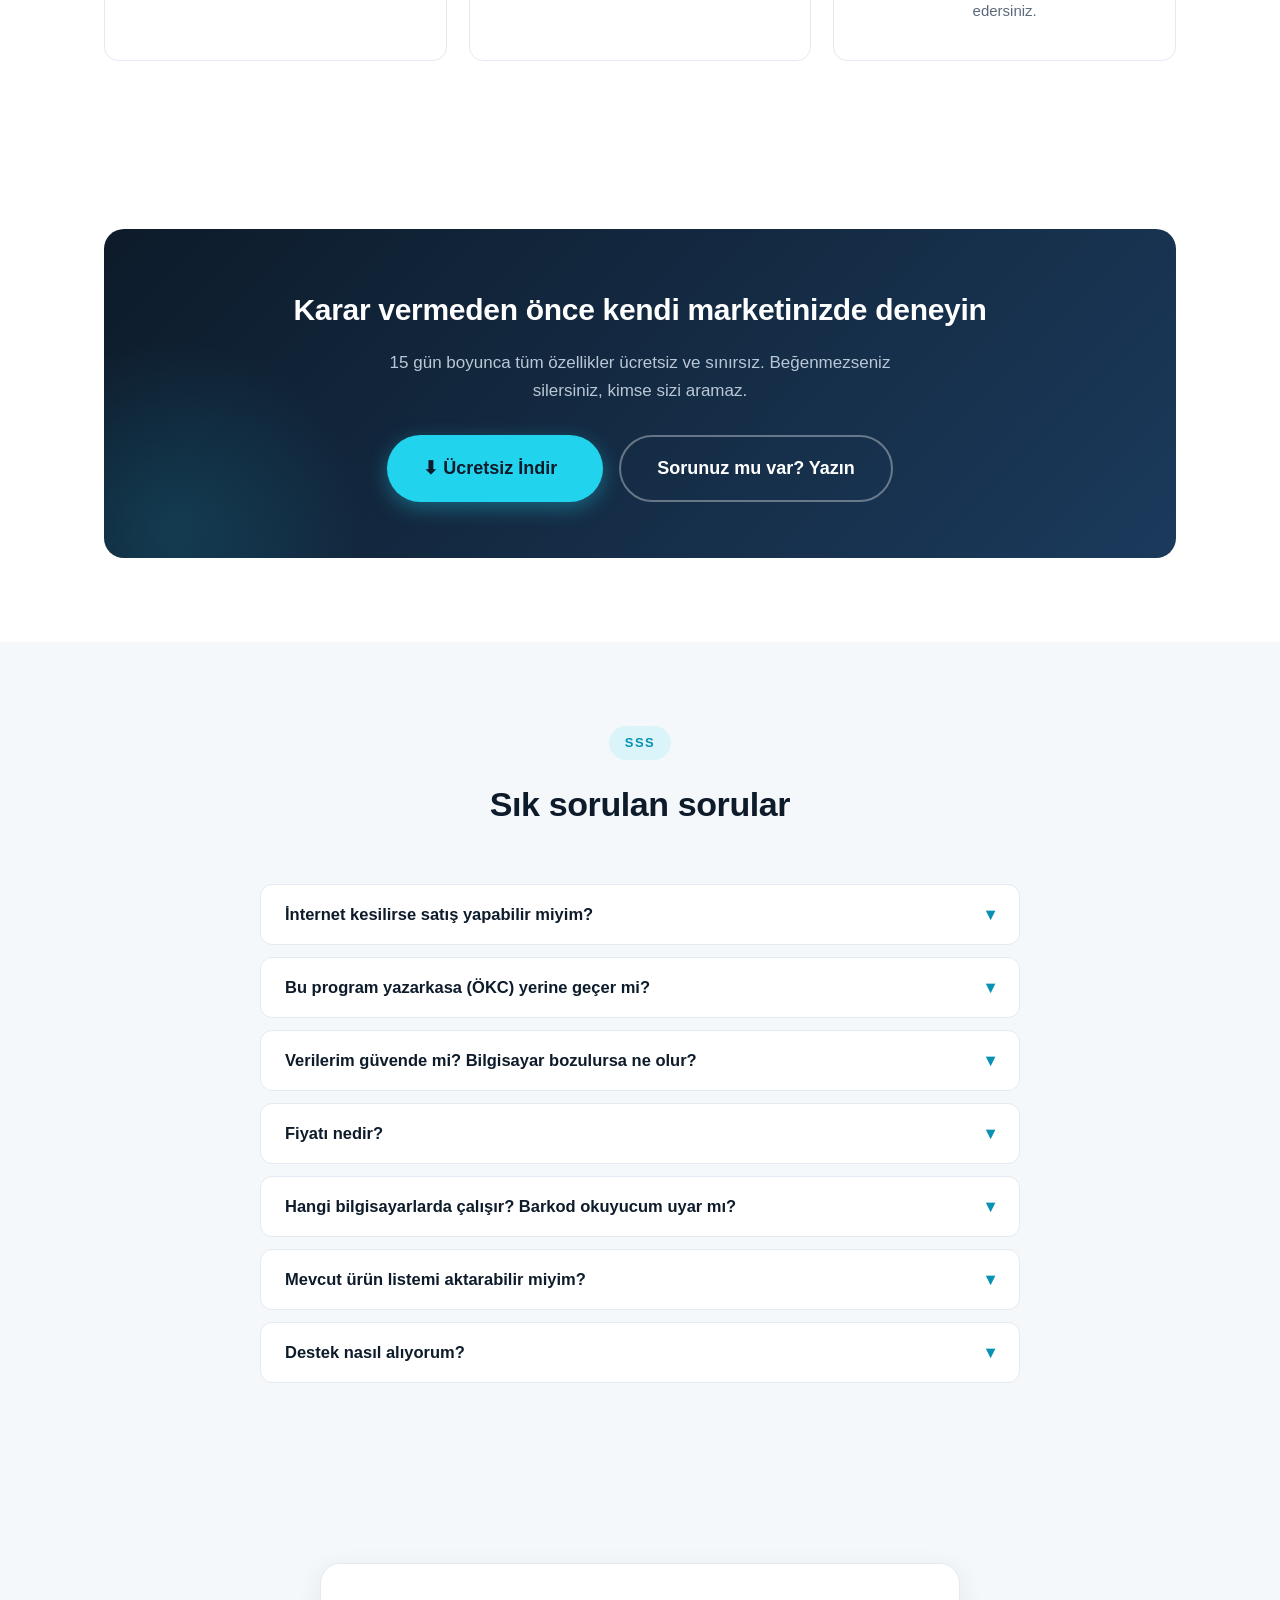
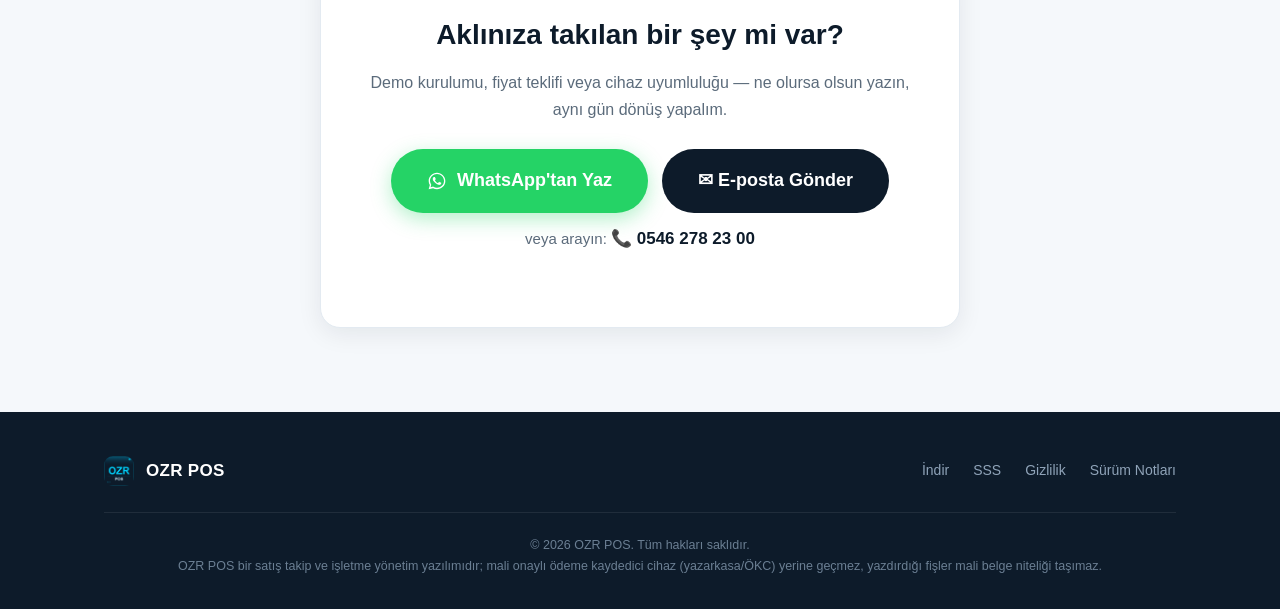
==== commit 798e53f3: "site: ekran görüntülerini v2.3.7'ye güncelle satis/urunler/rapor/yedek/giris tazelendi; guncelleme.p" ====
--- a/index.html
+++ b/index.html
@@ -151,8 +151,8 @@
         <div class="ekran-adi">🔑 Güvenli Giriş</div>
       </div>
       <div class="ekran-kart">
-        <img src="assets/img/guncelleme.png" alt="Otomatik güncelleme ekranı" loading="lazy">
-        <div class="ekran-adi">🔄 Otomatik Güncelleme</div>
+        <img src="assets/img/ilk-kurulum.png" alt="İlk kurulum ve demo başlatma ekranı" loading="lazy">
+        <div class="ekran-adi">🚀 5 Dakikada Kurulum</div>
       </div>
     </div>
   </div>
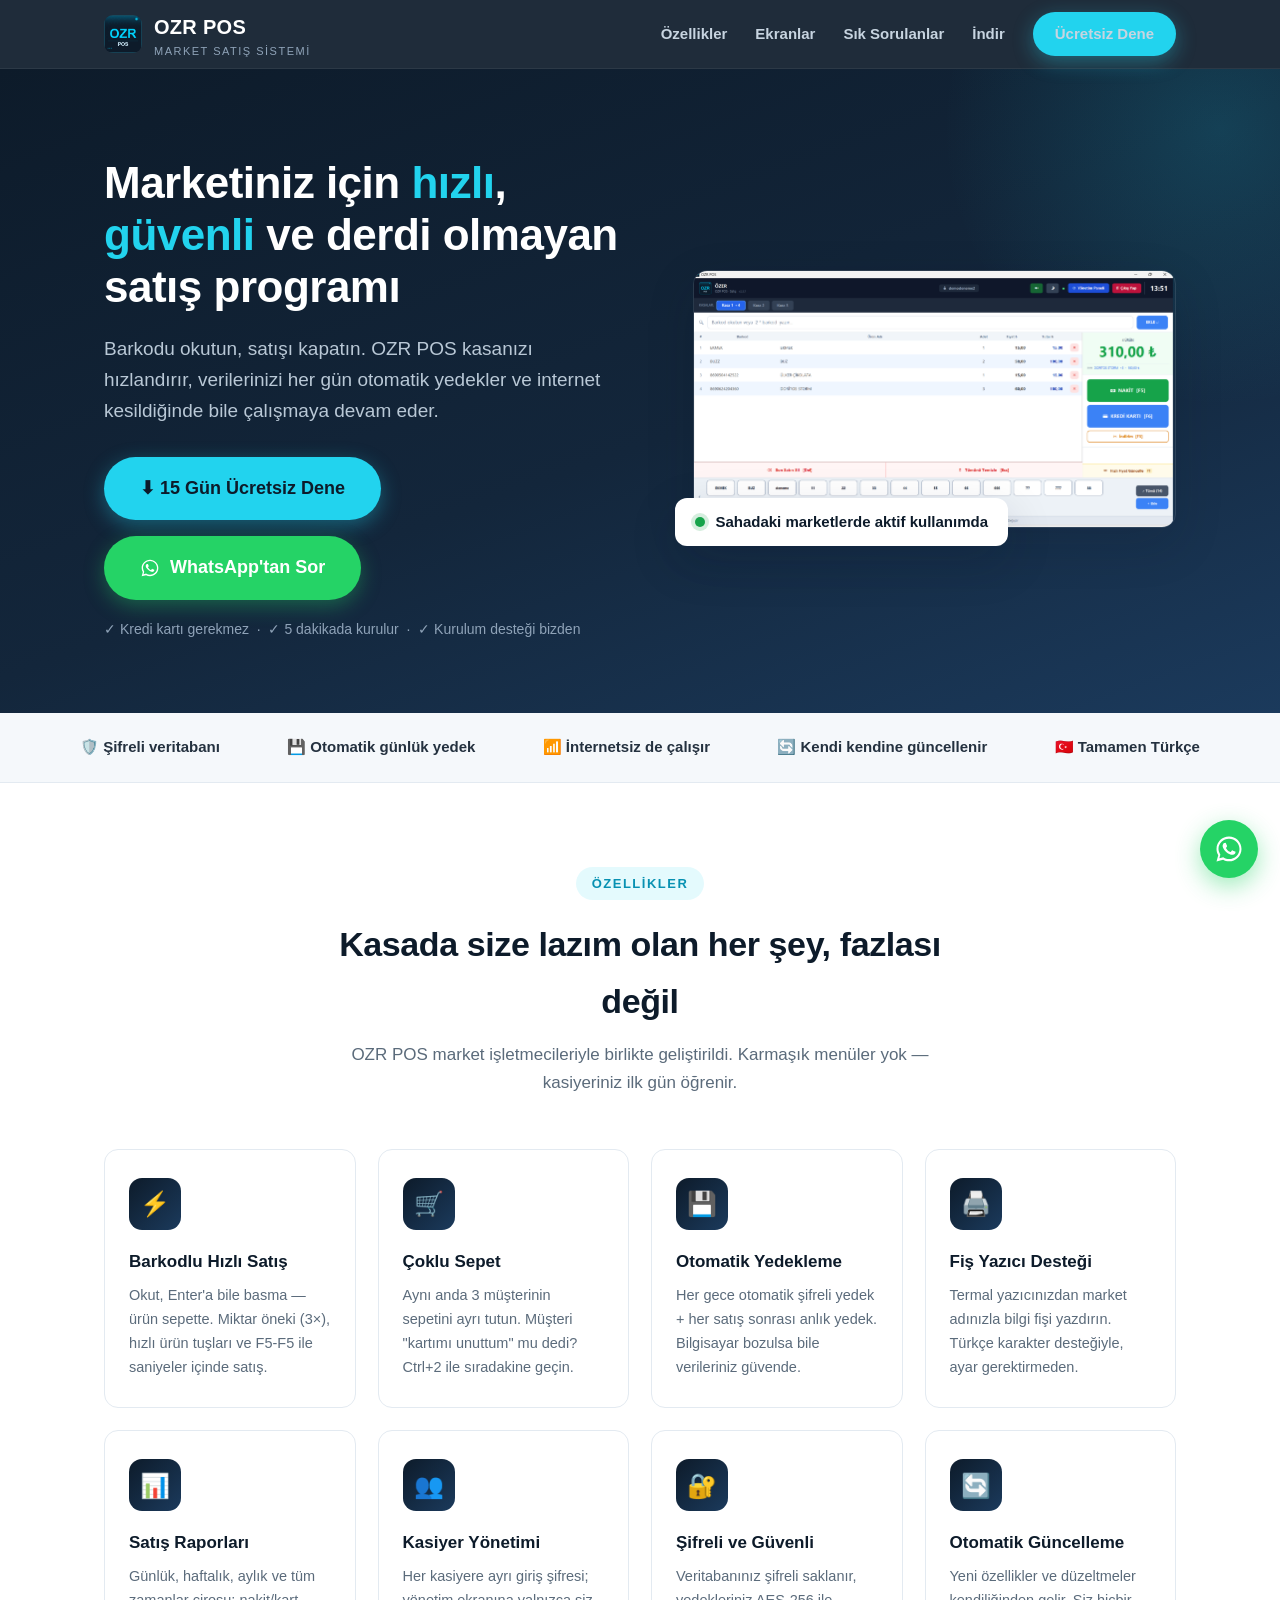
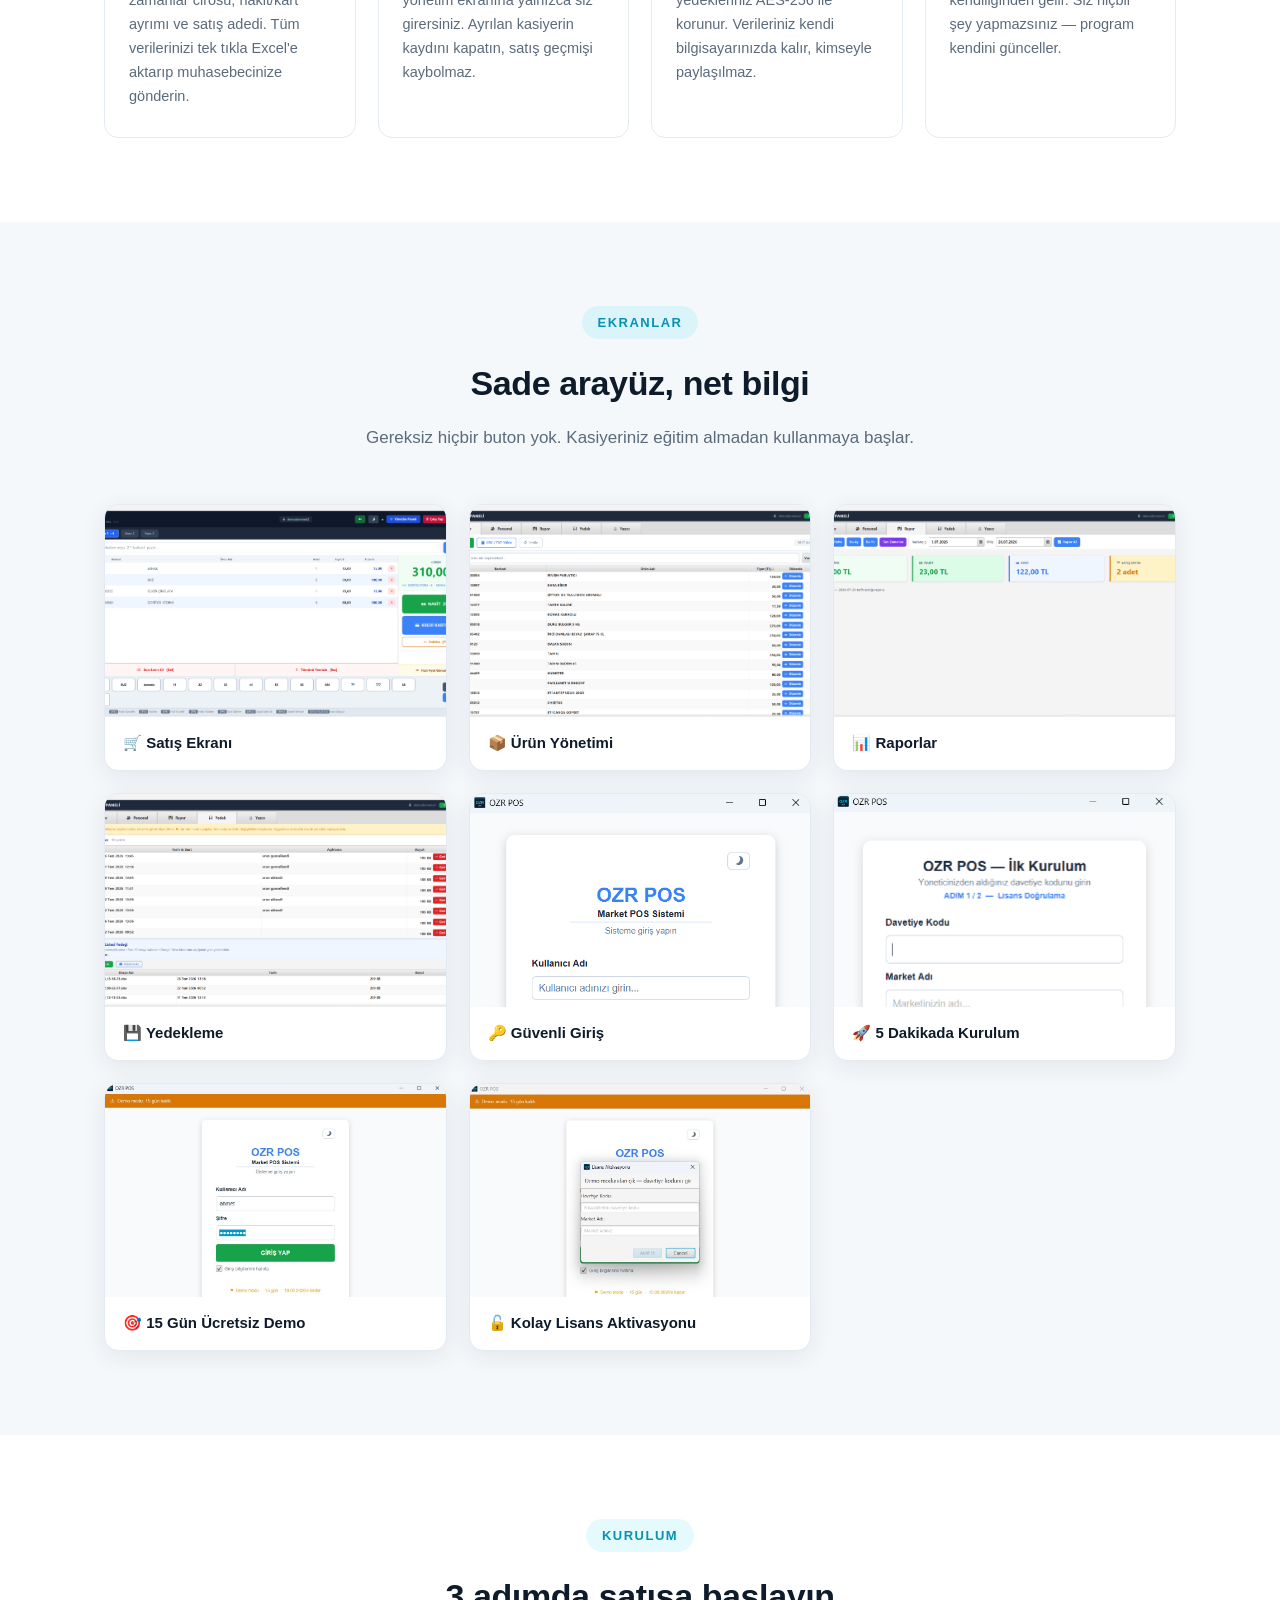
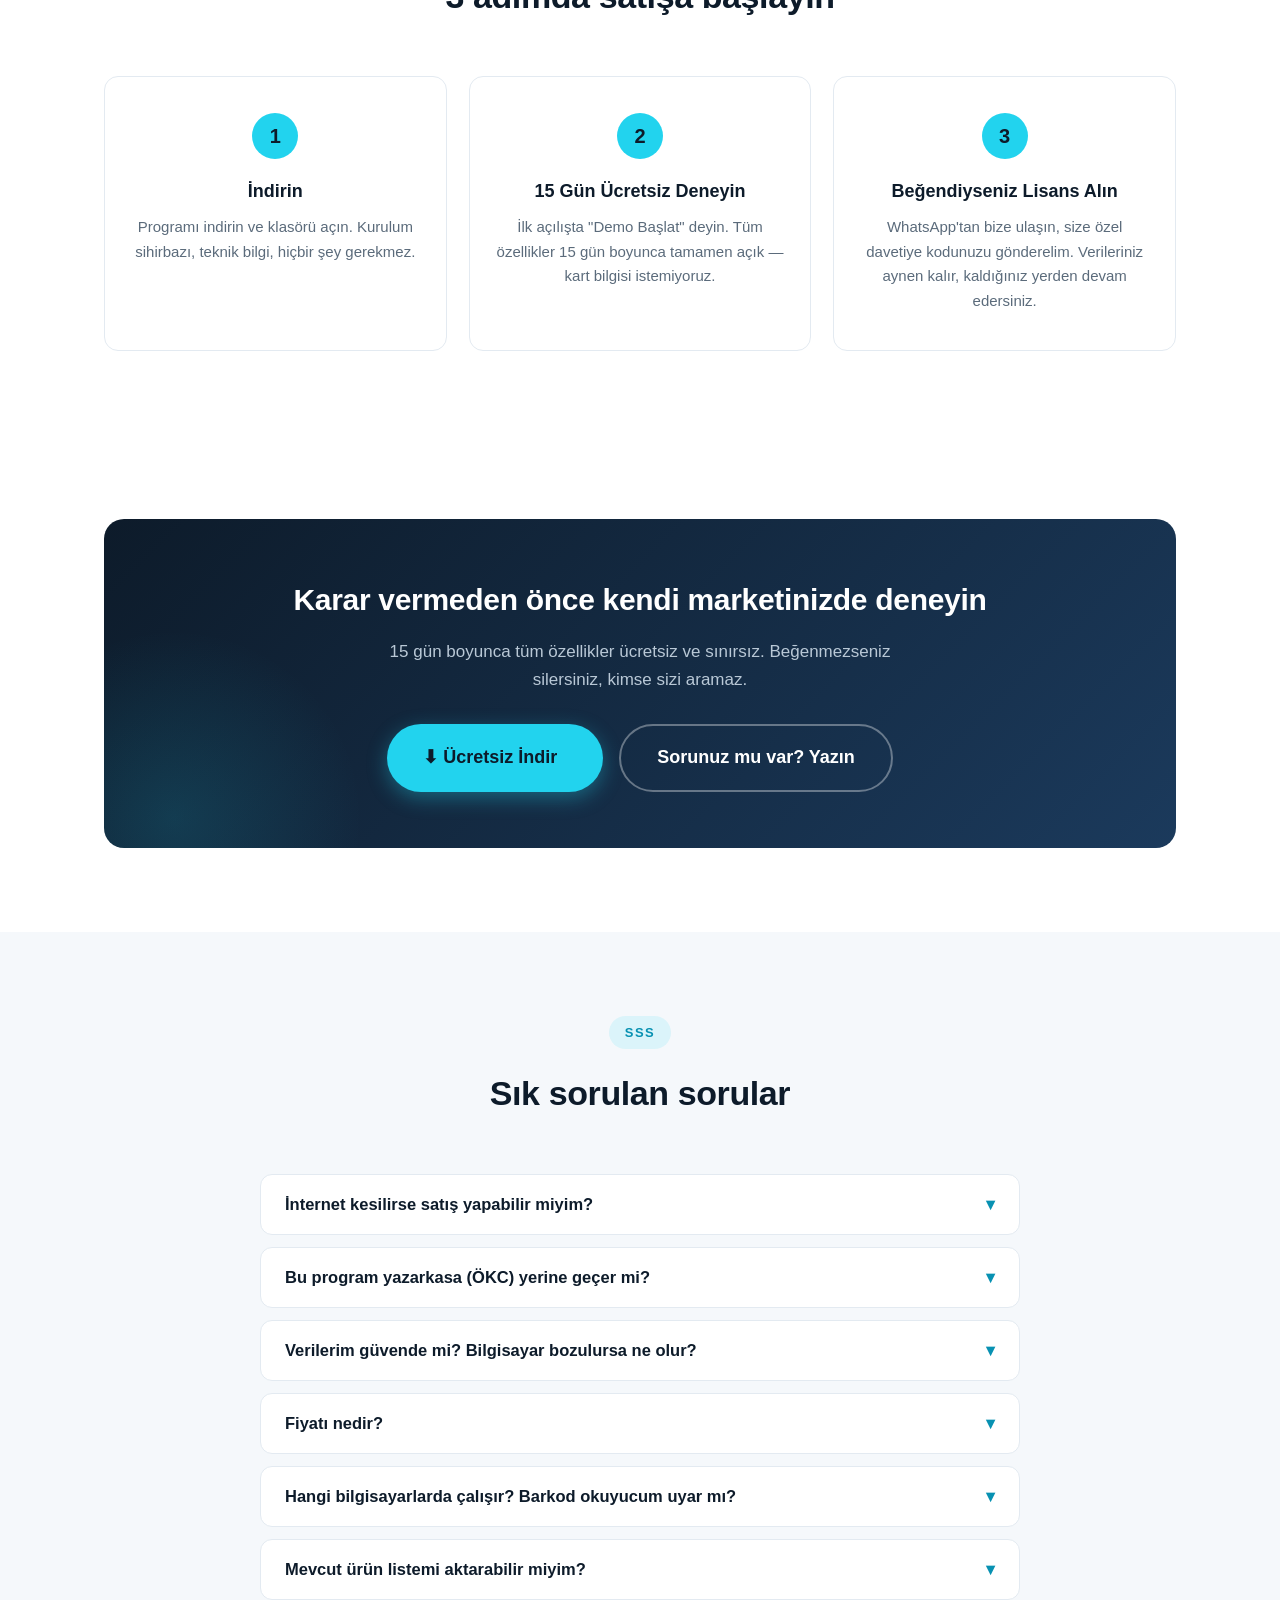
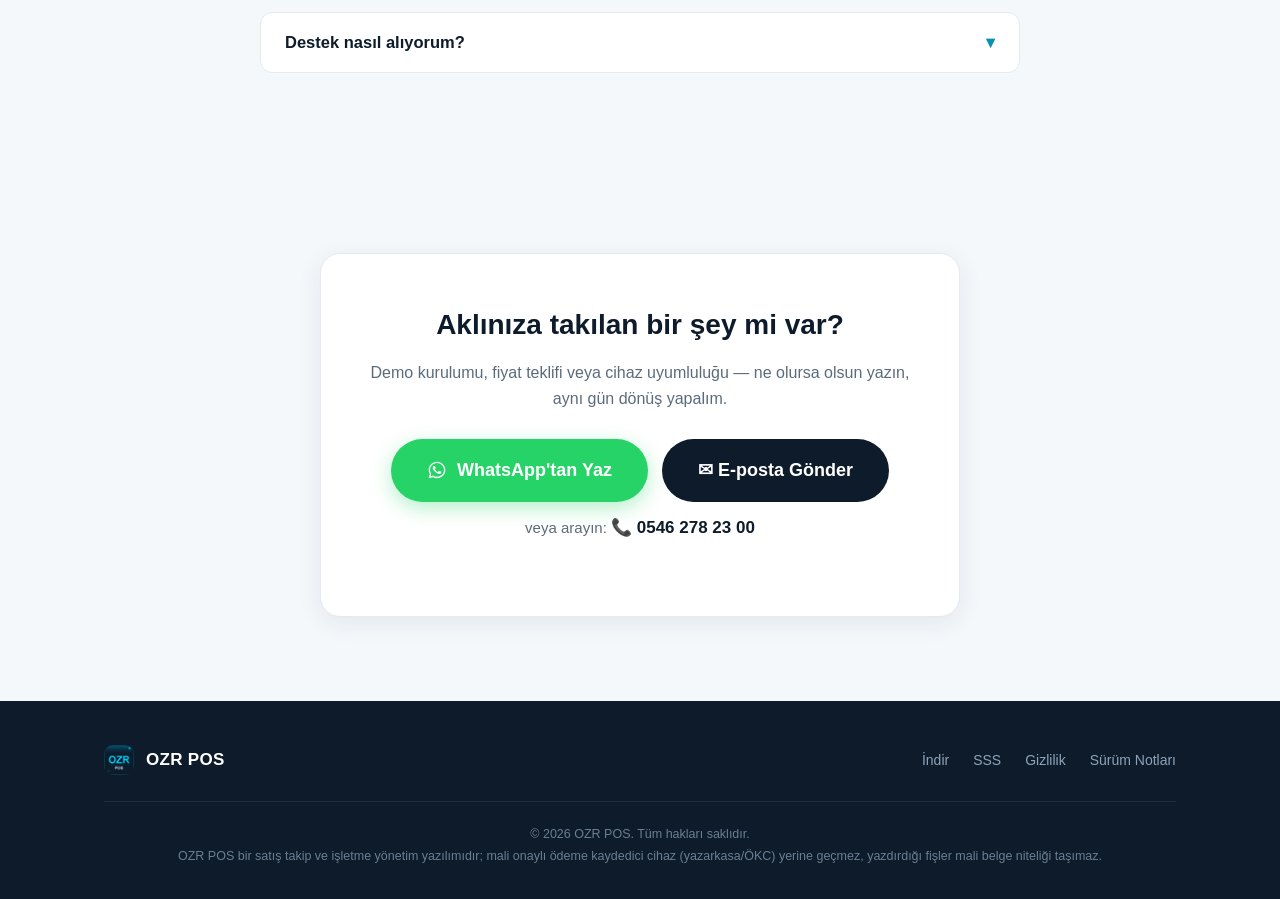
==== commit 9db0859e: "site: eksik kalan 3 demo ekranini galeriye ekle demo.png (hesap olusturma) tazelendi; demo-banner.jp" ====
--- a/index.html
+++ b/index.html
@@ -154,6 +154,14 @@
         <img src="assets/img/ilk-kurulum.png" alt="İlk kurulum ve demo başlatma ekranı" loading="lazy">
         <div class="ekran-adi">🚀 5 Dakikada Kurulum</div>
       </div>
+      <div class="ekran-kart">
+        <img src="assets/img/demo-banner.jpg" alt="15 günlük demo süresi bildirimi" loading="lazy">
+        <div class="ekran-adi">🎯 15 Gün Ücretsiz Demo</div>
+      </div>
+      <div class="ekran-kart">
+        <img src="assets/img/lisans-aktivasyon.jpg" alt="Lisans aktivasyon ekranı" loading="lazy">
+        <div class="ekran-adi">🔓 Kolay Lisans Aktivasyonu</div>
+      </div>
     </div>
   </div>
 </section>
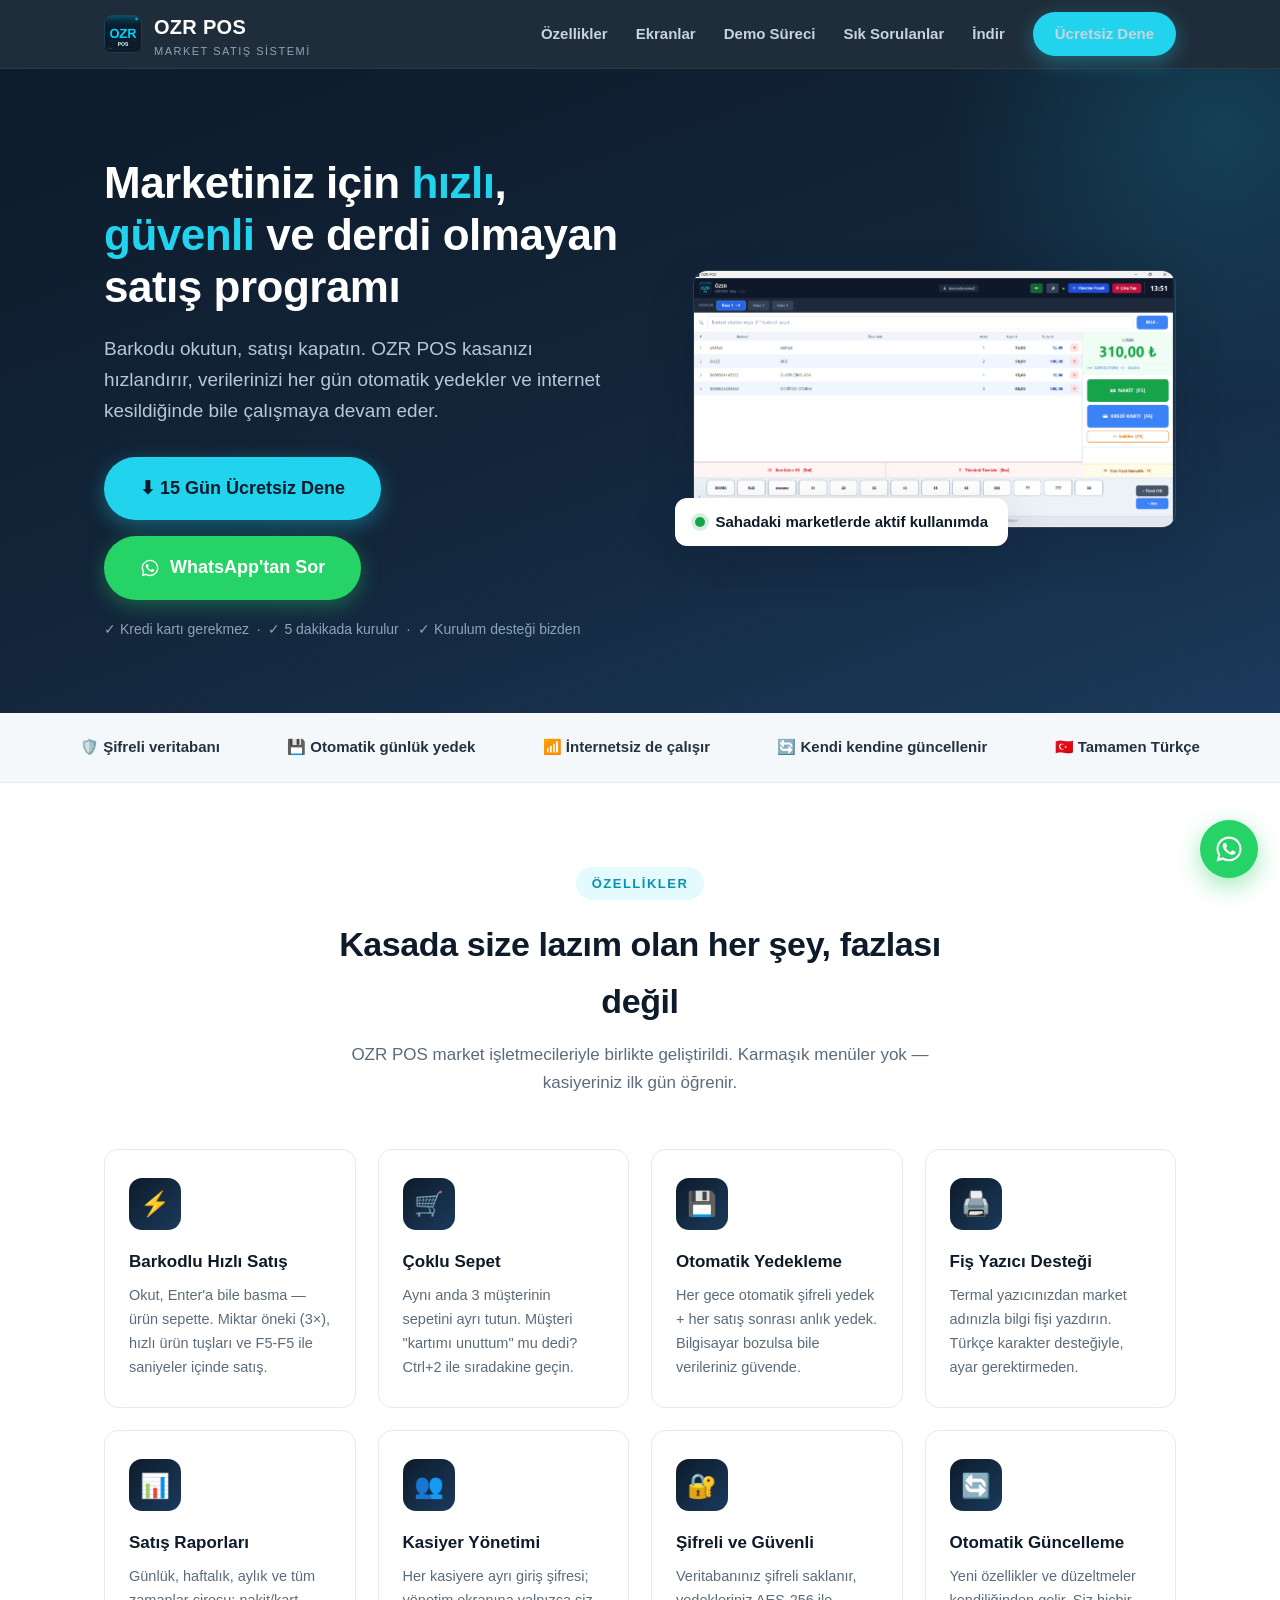
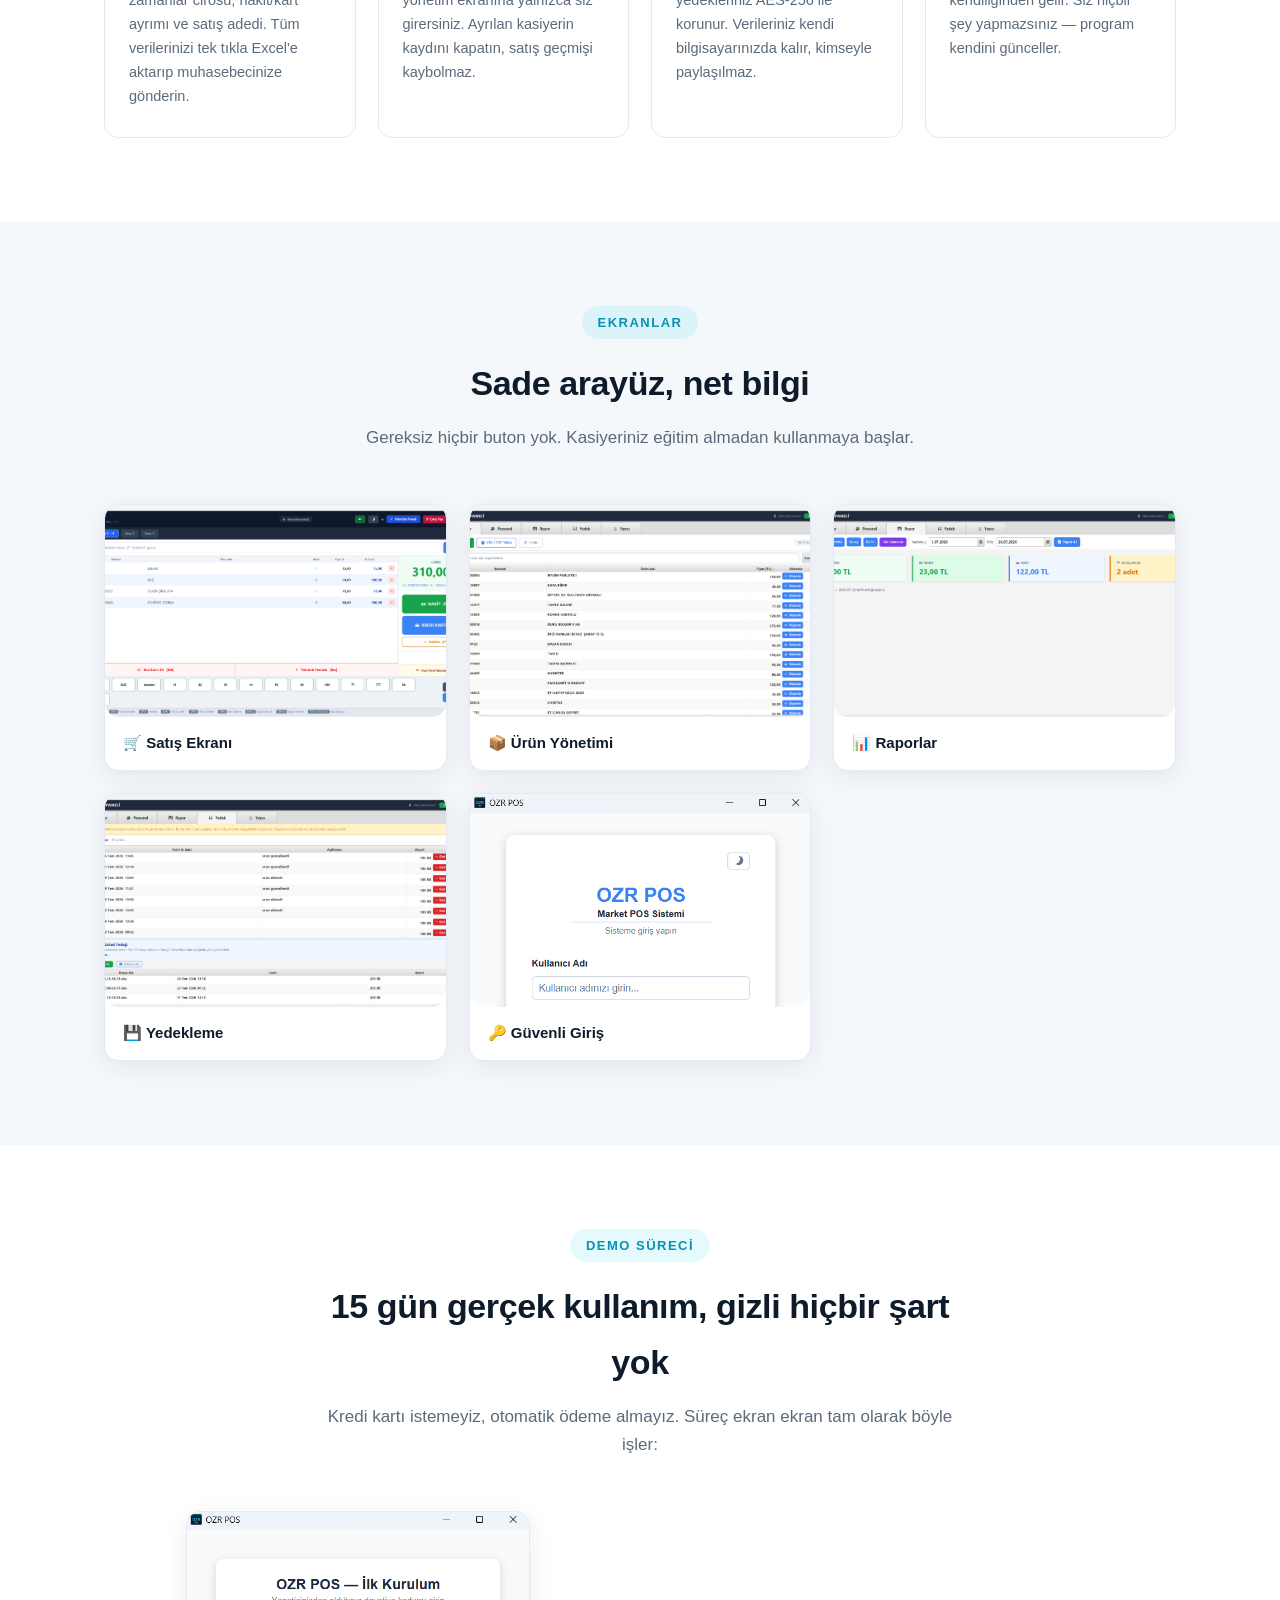
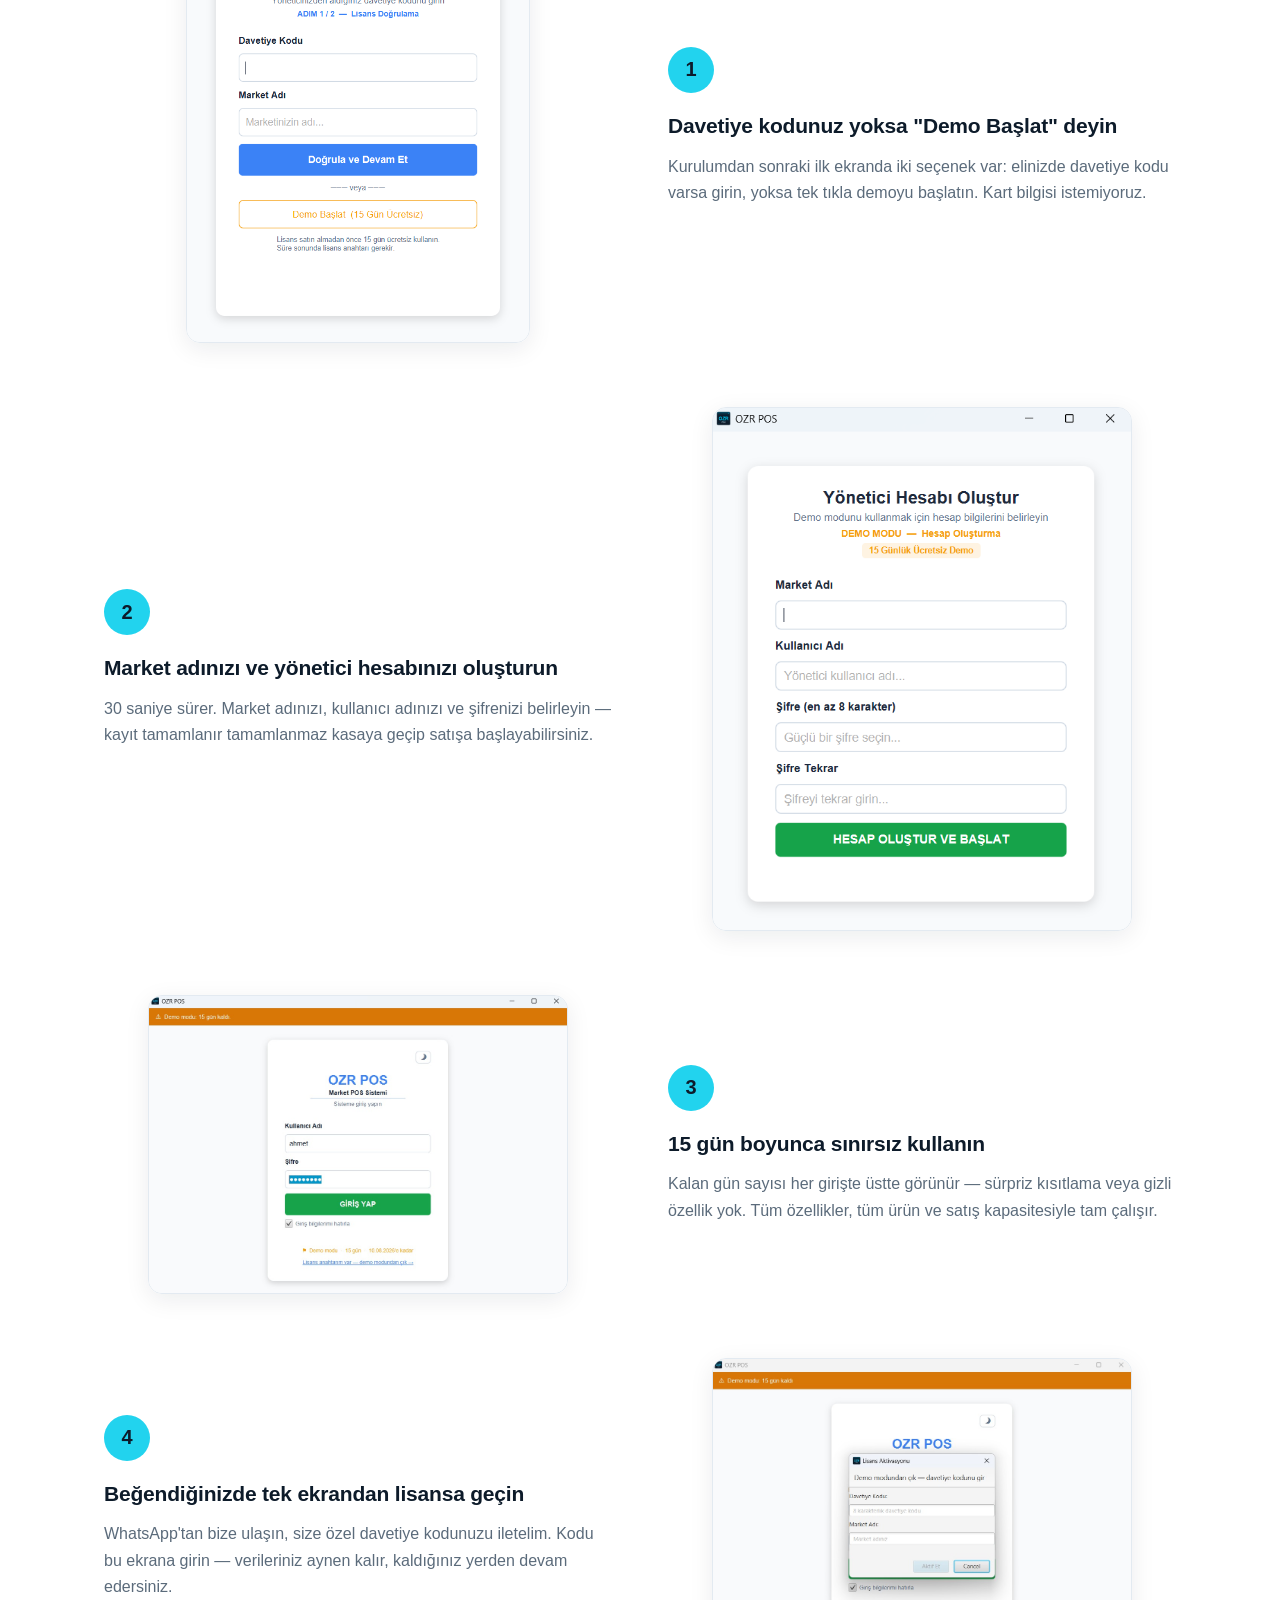
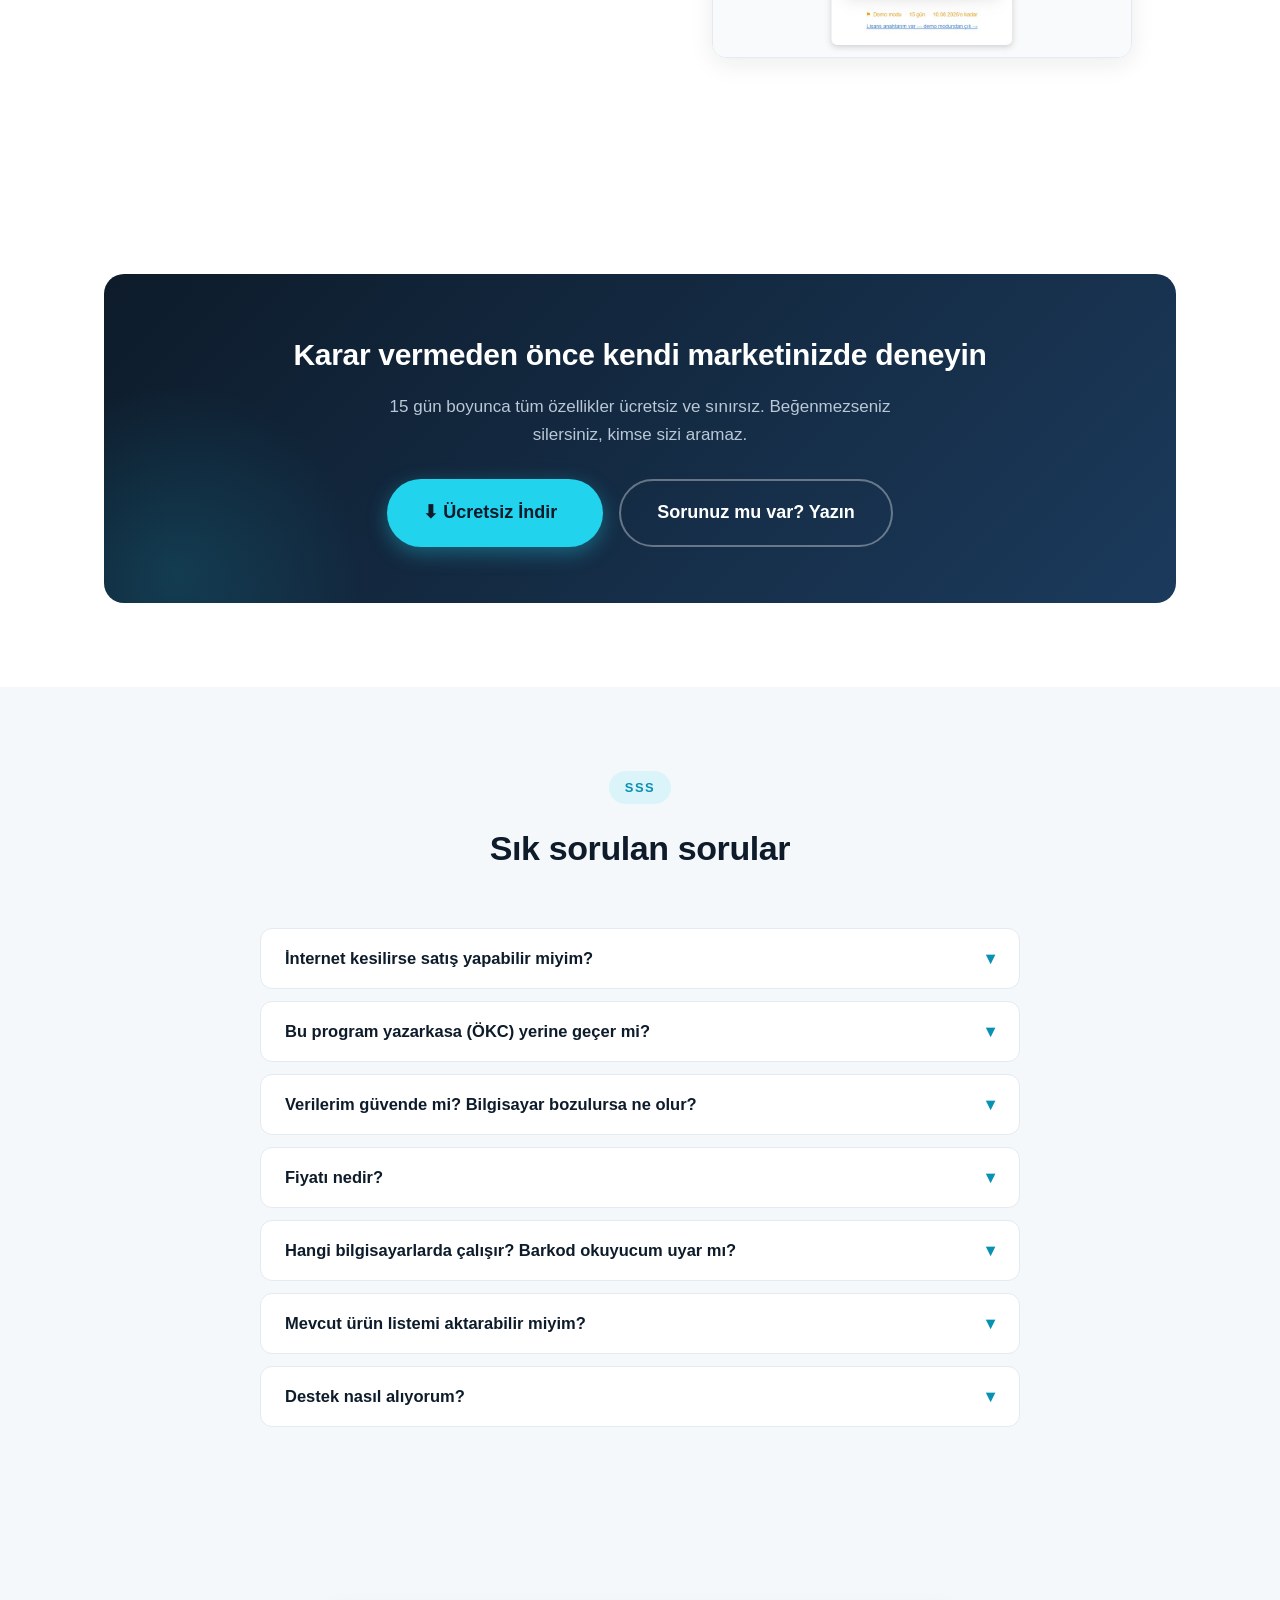
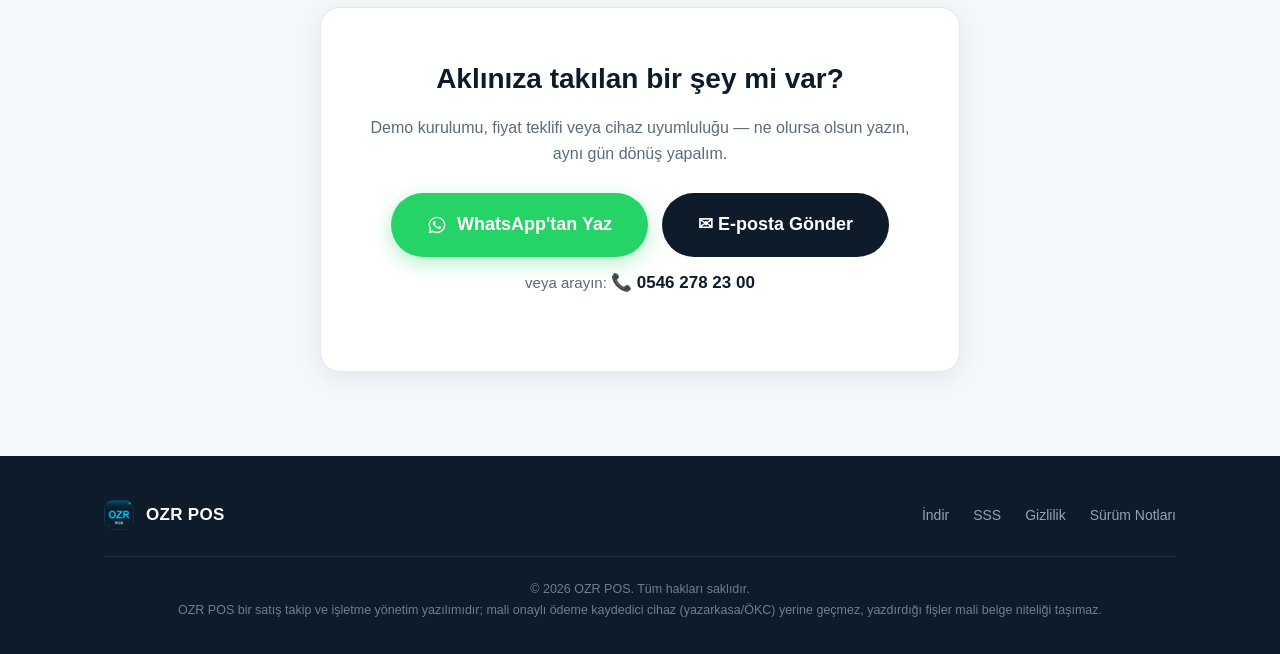
==== commit 2756cb64: "Demo süreci için ayrı zikzak bölüm + tüm ekran görüntülerine tıkla-büyüt (lightbox) eklendi Ekranlar" ====
--- a/index.html
+++ b/index.html
@@ -27,6 +27,7 @@
     <nav class="ust-menu">
       <a href="#ozellikler">Özellikler</a>
       <a href="#ekranlar">Ekranlar</a>
+      <a href="#demo">Demo Süreci</a>
       <a href="#sss">Sık Sorulanlar</a>
       <a href="indir.html">İndir</a>
       <a href="#iletisim" class="btn btn-birincil">Ücretsiz Dene</a>
@@ -131,63 +132,97 @@
     </div>
     <div class="ekran-izgara">
       <div class="ekran-kart">
-        <img src="assets/img/satis.png" alt="Satış ekranı" loading="lazy">
+        <div class="gorsel-cerceve">
+          <img src="assets/img/satis.png" alt="Satış ekranı" loading="lazy" data-buyut>
+        </div>
         <div class="ekran-adi">🛒 Satış Ekranı</div>
       </div>
       <div class="ekran-kart">
-        <img src="assets/img/urunler.png" alt="Ürün yönetimi ekranı" loading="lazy">
+        <div class="gorsel-cerceve">
+          <img src="assets/img/urunler.png" alt="Ürün yönetimi ekranı" loading="lazy" data-buyut>
+        </div>
         <div class="ekran-adi">📦 Ürün Yönetimi</div>
       </div>
       <div class="ekran-kart">
-        <img src="assets/img/rapor.png" alt="Satış raporları ekranı" loading="lazy">
+        <div class="gorsel-cerceve">
+          <img src="assets/img/rapor.png" alt="Satış raporları ekranı" loading="lazy" data-buyut>
+        </div>
         <div class="ekran-adi">📊 Raporlar</div>
       </div>
       <div class="ekran-kart">
-        <img src="assets/img/yedek.png" alt="Yedekleme ekranı" loading="lazy">
+        <div class="gorsel-cerceve">
+          <img src="assets/img/yedek.png" alt="Yedekleme ekranı" loading="lazy" data-buyut>
+        </div>
         <div class="ekran-adi">💾 Yedekleme</div>
       </div>
       <div class="ekran-kart">
-        <img src="assets/img/giris.png" alt="Giriş ekranı" loading="lazy">
+        <div class="gorsel-cerceve">
+          <img src="assets/img/giris.png" alt="Giriş ekranı" loading="lazy" data-buyut>
+        </div>
         <div class="ekran-adi">🔑 Güvenli Giriş</div>
       </div>
-      <div class="ekran-kart">
-        <img src="assets/img/ilk-kurulum.png" alt="İlk kurulum ve demo başlatma ekranı" loading="lazy">
-        <div class="ekran-adi">🚀 5 Dakikada Kurulum</div>
-      </div>
-      <div class="ekran-kart">
-        <img src="assets/img/demo-banner.jpg" alt="15 günlük demo süresi bildirimi" loading="lazy">
-        <div class="ekran-adi">🎯 15 Gün Ücretsiz Demo</div>
-      </div>
-      <div class="ekran-kart">
-        <img src="assets/img/lisans-aktivasyon.jpg" alt="Lisans aktivasyon ekranı" loading="lazy">
-        <div class="ekran-adi">🔓 Kolay Lisans Aktivasyonu</div>
-      </div>
-    </div>
-  </div>
-</section>
-
-<!-- NASIL ÇALIŞIR -->
-<section id="nasil">
+    </div>
+  </div>
+</section>
+
+<!-- DEMO SÜRECİ -->
+<section id="demo" class="demo-akis">
   <div class="kapsayici">
     <div class="bolum-baslik">
-      <span class="etiket">Kurulum</span>
-      <h2>3 adımda satışa başlayın</h2>
-    </div>
-    <div class="adimlar">
-      <div class="adim">
+      <span class="etiket">Demo Süreci</span>
+      <h2>15 gün gerçek kullanım, gizli hiçbir şart yok</h2>
+      <p>Kredi kartı istemeyiz, otomatik ödeme almayız. Süreç ekran ekran tam olarak böyle işler:</p>
+    </div>
+
+    <div class="demo-satir">
+      <div class="demo-gorsel">
+        <div class="gorsel-cerceve">
+          <img src="assets/img/ilk-kurulum.png" alt="İlk kurulum ekranı — davetiye kodu veya demo başlatma seçimi" loading="lazy" data-buyut>
+        </div>
+      </div>
+      <div class="demo-metin">
         <div class="adim-no">1</div>
-        <h3>İndirin</h3>
-        <p>Programı indirin ve klasörü açın. Kurulum sihirbazı, teknik bilgi, hiçbir şey gerekmez.</p>
-      </div>
-      <div class="adim">
+        <h3>Davetiye kodunuz yoksa "Demo Başlat" deyin</h3>
+        <p>Kurulumdan sonraki ilk ekranda iki seçenek var: elinizde davetiye kodu varsa girin, yoksa tek tıkla demoyu başlatın. Kart bilgisi istemiyoruz.</p>
+      </div>
+    </div>
+
+    <div class="demo-satir ters">
+      <div class="demo-gorsel">
+        <div class="gorsel-cerceve">
+          <img src="assets/img/demo.png" alt="Demo hesabı oluşturma ekranı — market adı, kullanıcı adı ve şifre" loading="lazy" data-buyut>
+        </div>
+      </div>
+      <div class="demo-metin">
         <div class="adim-no">2</div>
-        <h3>15 Gün Ücretsiz Deneyin</h3>
-        <p>İlk açılışta "Demo Başlat" deyin. Tüm özellikler 15 gün boyunca tamamen açık — kart bilgisi istemiyoruz.</p>
-      </div>
-      <div class="adim">
+        <h3>Market adınızı ve yönetici hesabınızı oluşturun</h3>
+        <p>30 saniye sürer. Market adınızı, kullanıcı adınızı ve şifrenizi belirleyin — kayıt tamamlanır tamamlanmaz kasaya geçip satışa başlayabilirsiniz.</p>
+      </div>
+    </div>
+
+    <div class="demo-satir">
+      <div class="demo-gorsel">
+        <div class="gorsel-cerceve">
+          <img src="assets/img/demo-banner.jpg" alt="Demo modunda kalan gün sayacı bildirimi" loading="lazy" data-buyut>
+        </div>
+      </div>
+      <div class="demo-metin">
         <div class="adim-no">3</div>
-        <h3>Beğendiyseniz Lisans Alın</h3>
-        <p>WhatsApp'tan bize ulaşın, size özel davetiye kodunuzu gönderelim. Verileriniz aynen kalır, kaldığınız yerden devam edersiniz.</p>
+        <h3>15 gün boyunca sınırsız kullanın</h3>
+        <p>Kalan gün sayısı her girişte üstte görünür — sürpriz kısıtlama veya gizli özellik yok. Tüm özellikler, tüm ürün ve satış kapasitesiyle tam çalışır.</p>
+      </div>
+    </div>
+
+    <div class="demo-satir ters">
+      <div class="demo-gorsel">
+        <div class="gorsel-cerceve">
+          <img src="assets/img/lisans-aktivasyon.jpg" alt="Lisans aktivasyon ekranı — davetiye kodu ile demo modundan çıkış" loading="lazy" data-buyut>
+        </div>
+      </div>
+      <div class="demo-metin">
+        <div class="adim-no">4</div>
+        <h3>Beğendiğinizde tek ekrandan lisansa geçin</h3>
+        <p>WhatsApp'tan bize ulaşın, size özel davetiye kodunuzu iletelim. Kodu bu ekrana girin — verileriniz aynen kalır, kaldığınız yerden devam edersiniz.</p>
       </div>
     </div>
   </div>
--- a/assets/css/style.css
+++ b/assets/css/style.css
@@ -152,20 +152,76 @@
 .ekran-kart img { aspect-ratio: 16/10; object-fit: cover; object-position: top; width: 100%; }
 .ekran-kart .ekran-adi { padding: 14px 18px; font-weight: 700; font-size: 15px; color: var(--lacivert); }
 
-/* ---------- Nasıl çalışır ---------- */
-.adimlar { display: grid; grid-template-columns: repeat(3, 1fr); gap: 22px; }
-.adim {
-  text-align: center; padding: 36px 26px;
-  background: var(--beyaz); border: 1px solid var(--sinir); border-radius: var(--radius);
-}
 .adim-no {
   width: 46px; height: 46px; border-radius: 50%; margin: 0 auto 18px;
   background: var(--cyan); color: var(--lacivert);
   display: flex; align-items: center; justify-content: center;
   font-weight: 800; font-size: 20px;
 }
-.adim h3 { font-size: 18px; font-weight: 800; color: var(--lacivert); margin-bottom: 8px; }
-.adim p { font-size: 15px; color: var(--metin-soluk); }
+
+/* ---------- Büyütülebilir görsel çerçeveleri (lightbox tetikleyici) ---------- */
+.gorsel-cerceve { position: relative; overflow: hidden; border-radius: inherit; cursor: zoom-in; }
+.gorsel-cerceve::after {
+  content: "🔍 Büyüt"; position: absolute; inset: 0;
+  display: flex; align-items: center; justify-content: center;
+  background: rgba(13, 27, 42, .55); color: #fff; font-weight: 700; font-size: 14.5px;
+  opacity: 0; transition: opacity .18s ease; pointer-events: none;
+}
+.gorsel-cerceve:hover::after { opacity: 1; }
+.gorsel-cerceve img { cursor: zoom-in; }
+
+/* ---------- Demo süreci (zikzak akış) ---------- */
+.demo-akis { background: var(--beyaz); }
+.demo-satir {
+  display: flex; align-items: center; gap: 56px;
+  margin-bottom: 64px;
+}
+.demo-satir:last-of-type { margin-bottom: 48px; }
+.demo-satir.ters { flex-direction: row-reverse; }
+.demo-gorsel { flex: 1 1 0; display: flex; justify-content: center; }
+.demo-gorsel .gorsel-cerceve {
+  border-radius: var(--radius); border: 1px solid var(--sinir); box-shadow: var(--golge);
+  max-width: 420px;
+}
+.demo-gorsel img { width: 100%; }
+.demo-metin { flex: 1 1 0; }
+.demo-metin .adim-no { margin: 0 0 16px 0; }
+.demo-metin h3 { font-size: 21px; font-weight: 800; color: var(--lacivert); margin-bottom: 10px; letter-spacing: -.2px; }
+.demo-metin p { font-size: 16px; color: var(--metin-soluk); }
+
+/* ---------- Lightbox (görsel büyütme) ---------- */
+.lightbox {
+  position: fixed; inset: 0; z-index: 100;
+  background: rgba(9, 16, 24, .92);
+  display: flex; align-items: center; justify-content: center;
+  opacity: 0; visibility: hidden; transition: opacity .2s ease;
+  padding: 40px;
+}
+.lightbox.acik { opacity: 1; visibility: visible; }
+.lightbox-ic { max-width: min(920px, 100%); text-align: center; }
+.lightbox-ic img {
+  max-width: 100%; max-height: 76vh; margin: 0 auto;
+  border-radius: 10px; box-shadow: var(--golge-buyuk);
+}
+.lightbox-baslik { color: #dbe6f0; margin-top: 18px; font-size: 15px; font-weight: 600; }
+.lightbox-kapat {
+  position: absolute; top: 20px; right: 24px;
+  width: 44px; height: 44px; border-radius: 50%; border: none;
+  background: rgba(255,255,255,.12); color: #fff; font-size: 22px; cursor: pointer;
+  display: flex; align-items: center; justify-content: center;
+  transition: background .15s ease;
+}
+.lightbox-kapat:hover { background: rgba(255,255,255,.24); }
+.lightbox-ok {
+  position: absolute; top: 50%; transform: translateY(-50%);
+  width: 52px; height: 52px; border-radius: 50%; border: none;
+  background: rgba(255,255,255,.12); color: #fff; font-size: 24px; cursor: pointer;
+  display: flex; align-items: center; justify-content: center;
+  transition: background .15s ease;
+}
+.lightbox-ok:hover { background: rgba(255,255,255,.24); }
+.lightbox-sol { left: 24px; }
+.lightbox-sag { right: 24px; }
 
 /* ---------- Demo bandı ---------- */
 .demo-bandi {
@@ -290,8 +346,9 @@
   .hero h1 { font-size: 34px; }
   .ozellik-izgara { grid-template-columns: repeat(2, 1fr); }
   .ekran-izgara { grid-template-columns: repeat(2, 1fr); }
-  .adimlar { grid-template-columns: 1fr; }
   .guven-ic { justify-content: center; }
+  .demo-satir, .demo-satir.ters { flex-direction: column; gap: 28px; }
+  .demo-satir { margin-bottom: 48px; }
 }
 @media (max-width: 640px) {
   .ust-menu { display: none; position: absolute; top: 68px; left: 0; right: 0;
@@ -307,4 +364,10 @@
   .demo-bandi { padding: 40px 24px; }
   .indir-kutu { margin-left: 16px; margin-right: 16px; padding: 30px 22px; }
   .btn-buyuk { padding: 15px 26px; font-size: 16px; }
-}
+  .gorsel-cerceve::after { font-size: 13px; }
+  .lightbox { padding: 16px; }
+  .lightbox-kapat { top: 10px; right: 10px; width: 38px; height: 38px; font-size: 18px; }
+  .lightbox-ok { width: 42px; height: 42px; font-size: 20px; }
+  .lightbox-sol { left: 8px; }
+  .lightbox-sag { right: 8px; }
+}
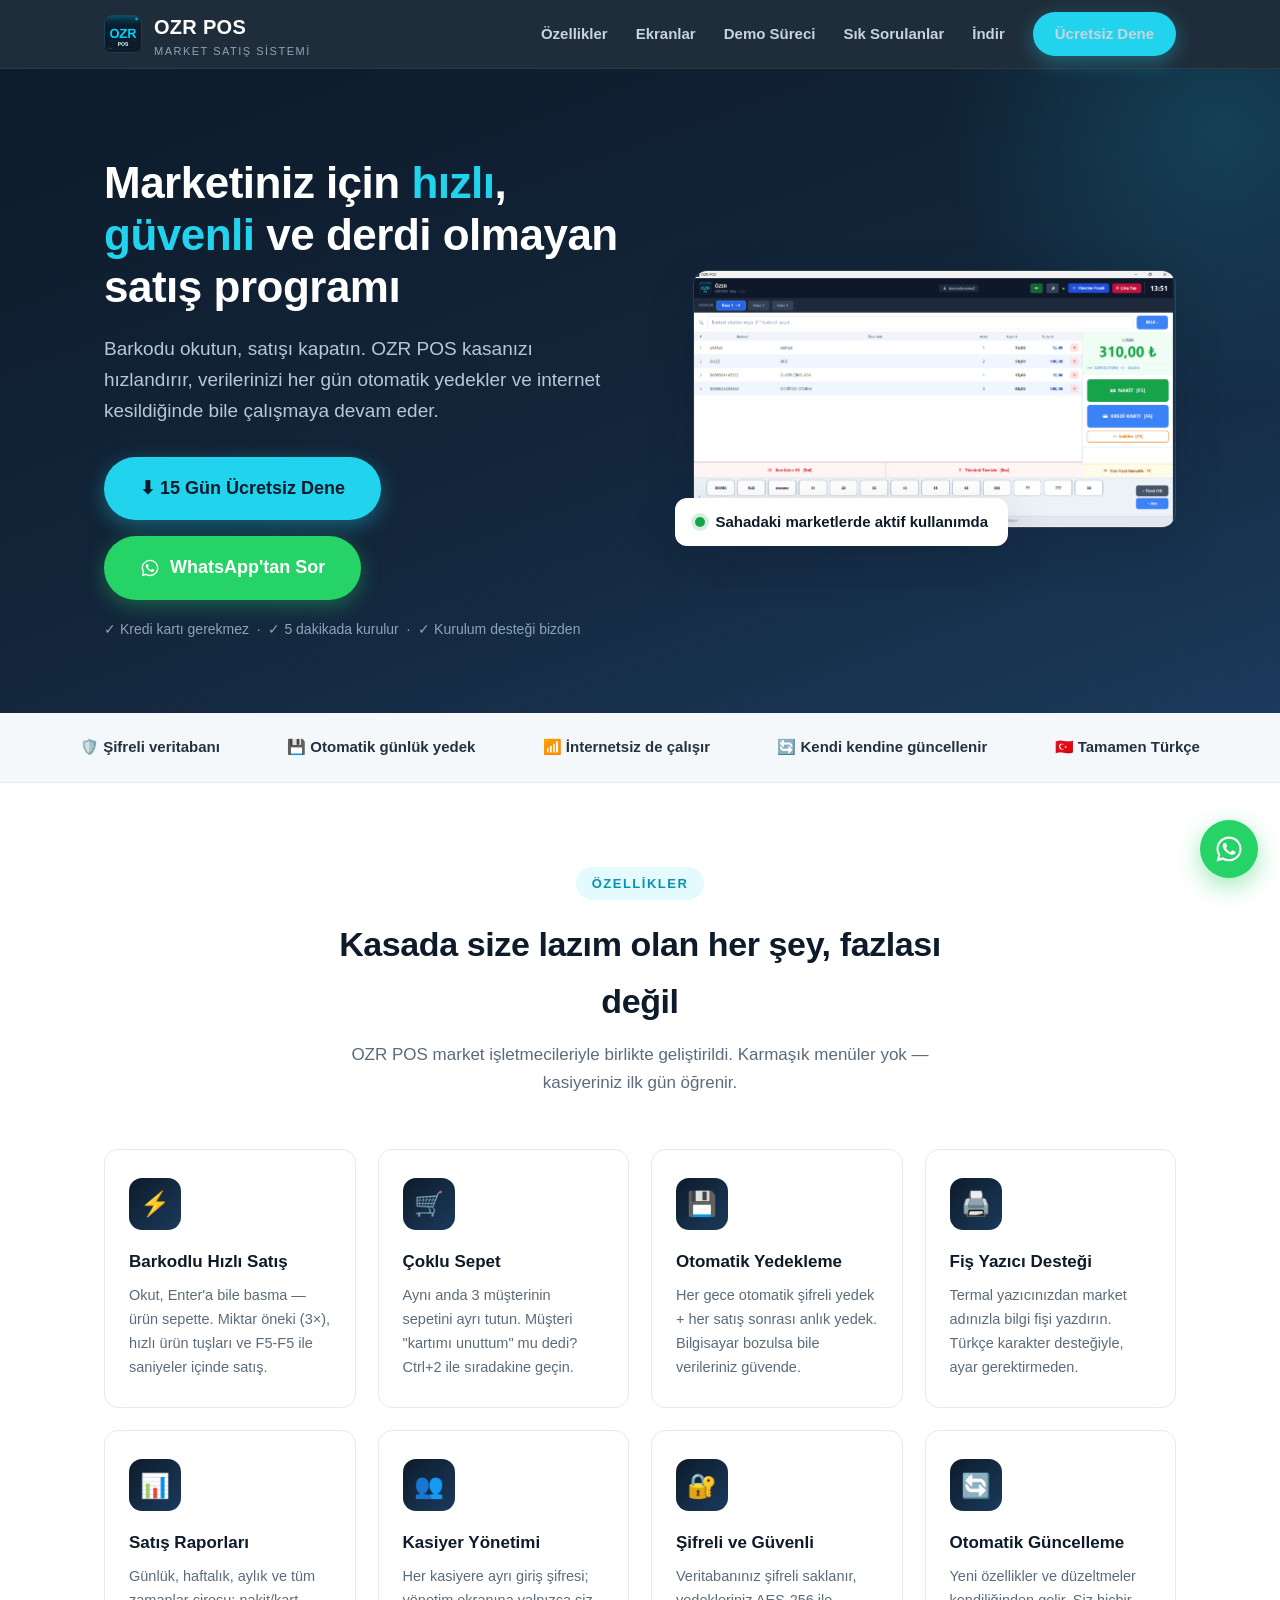
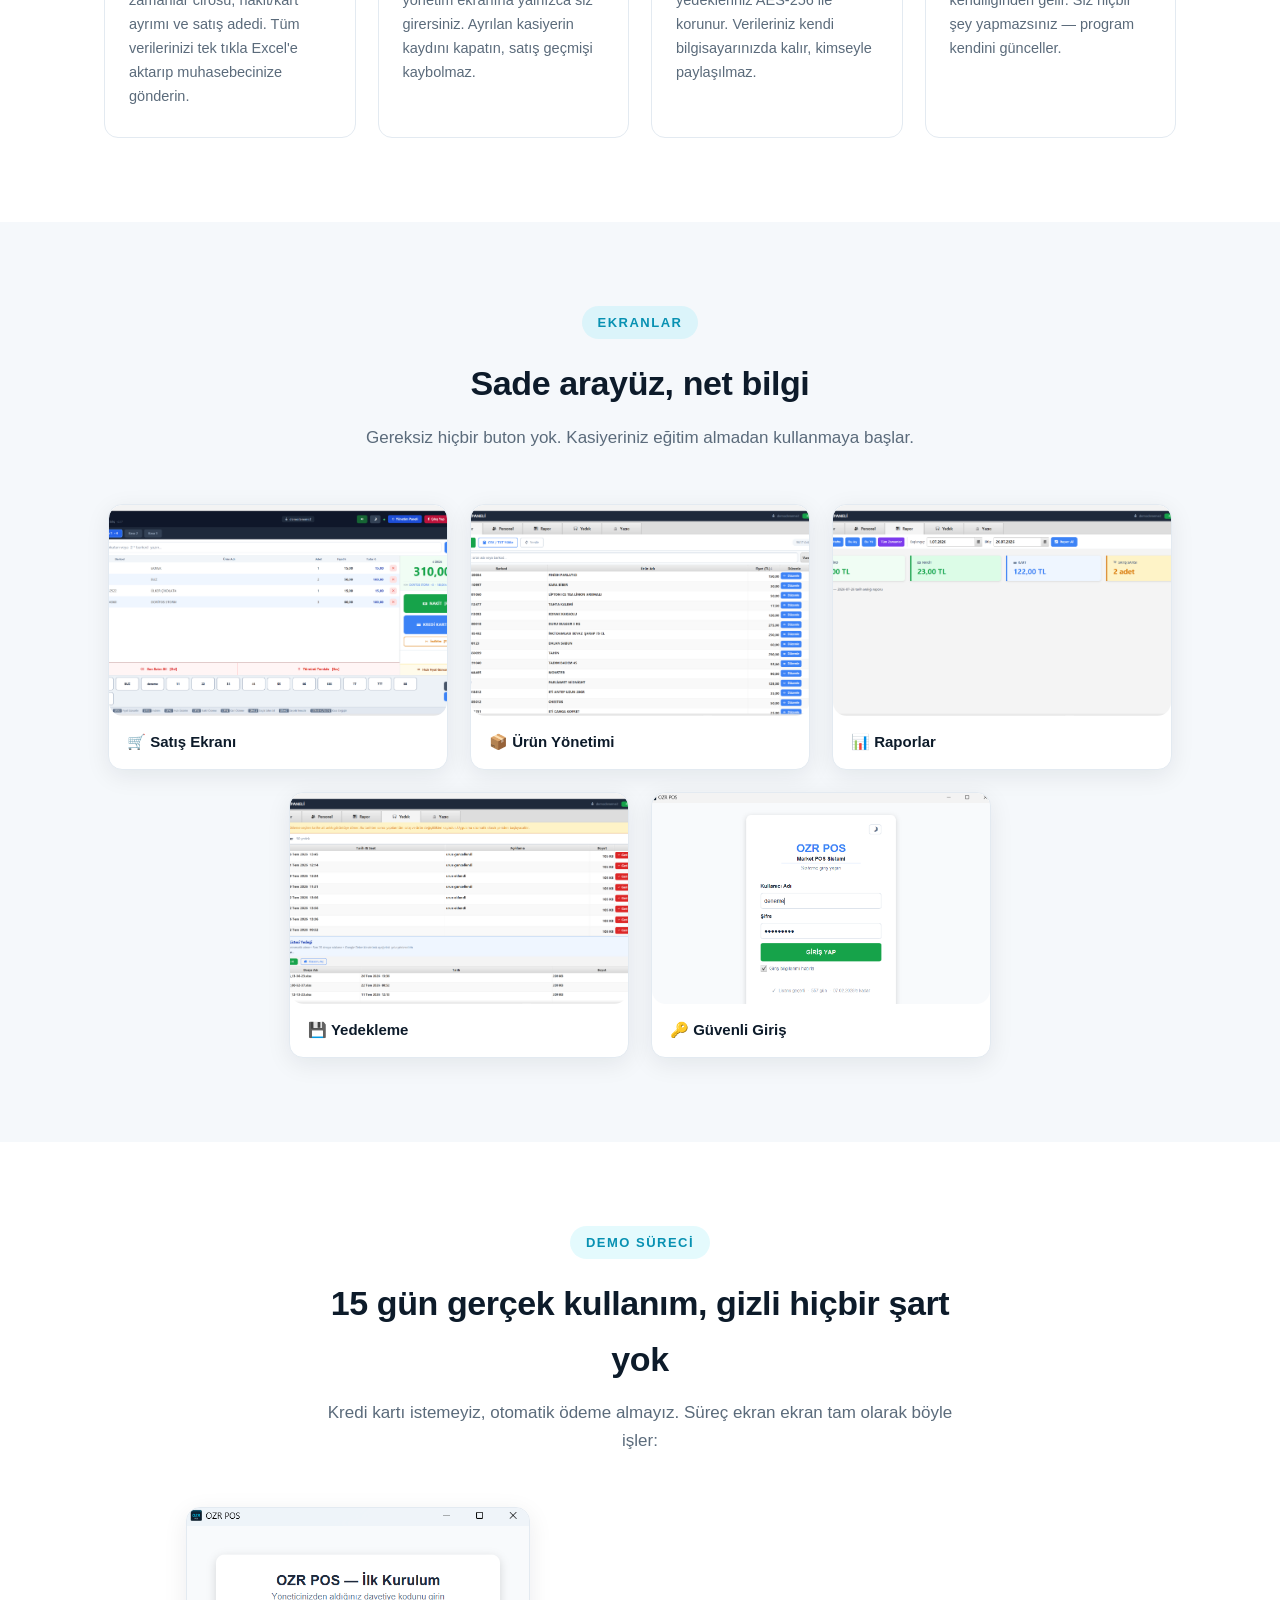
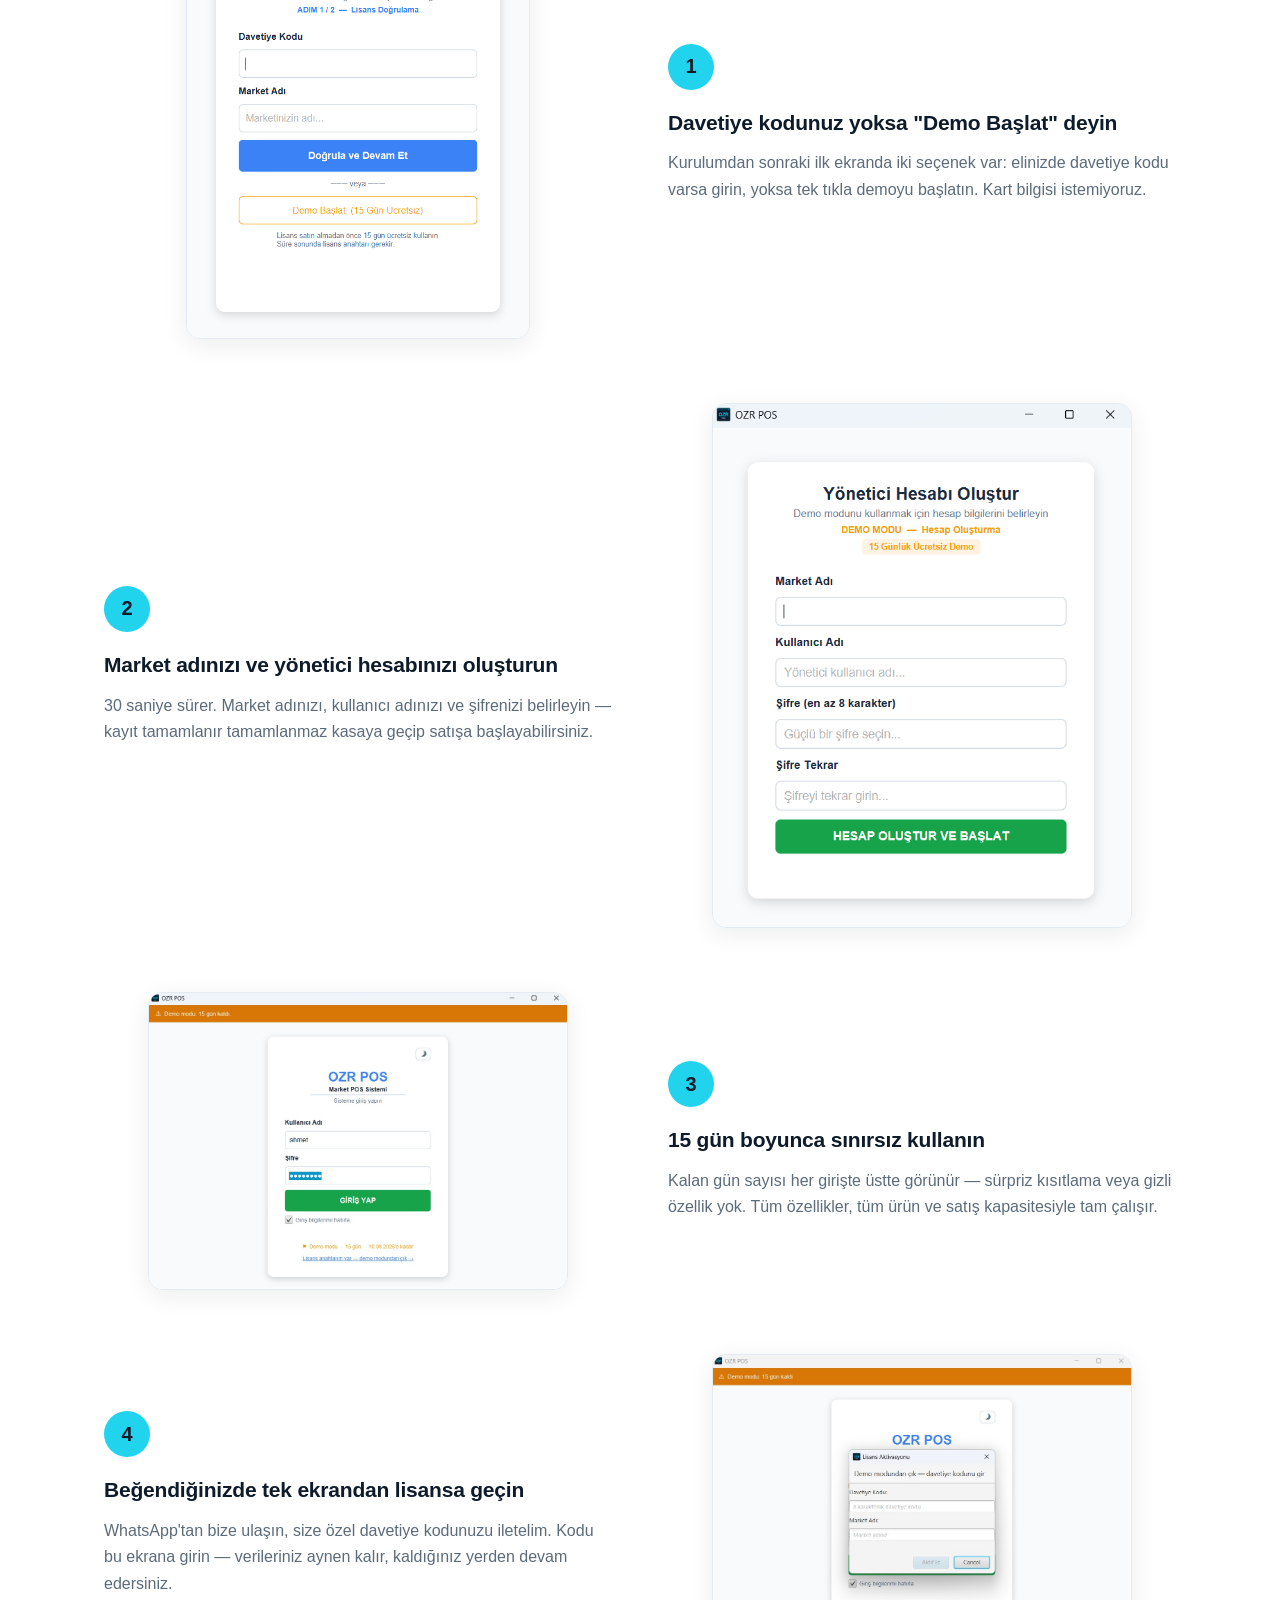
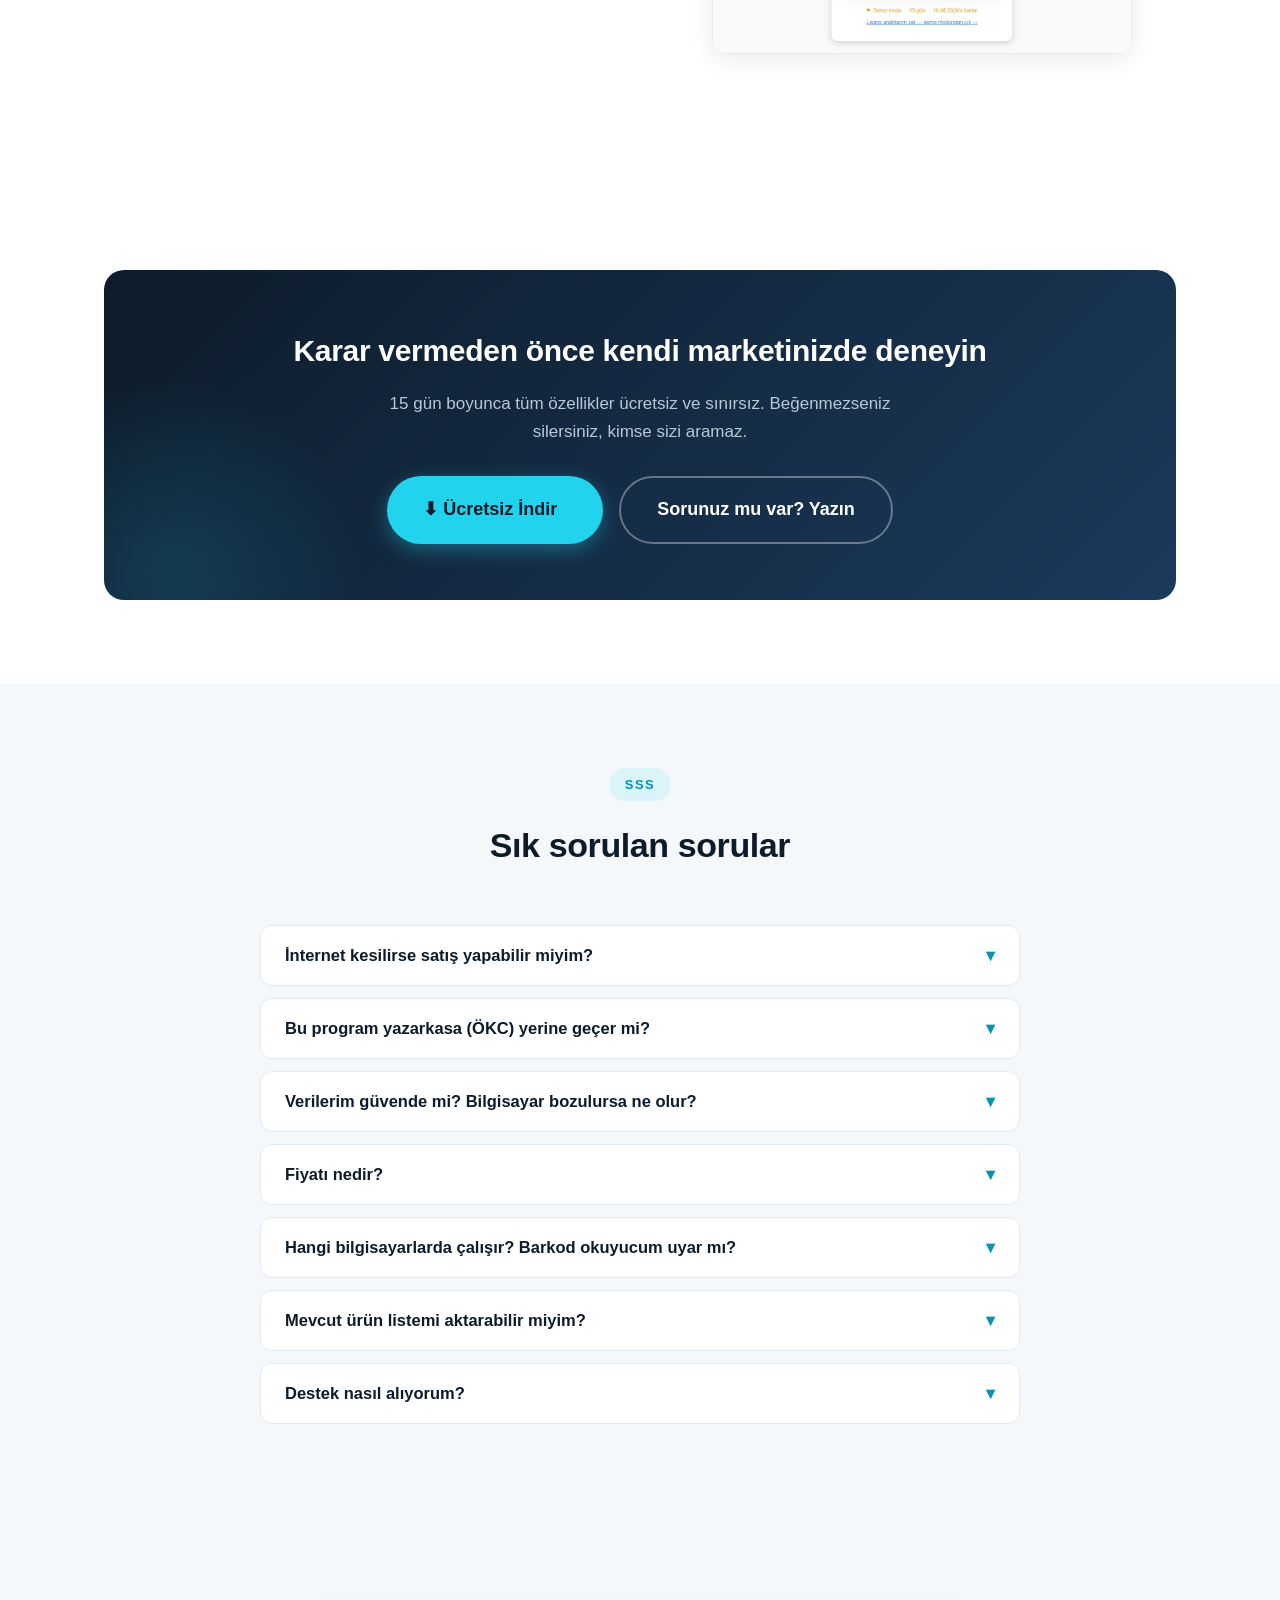
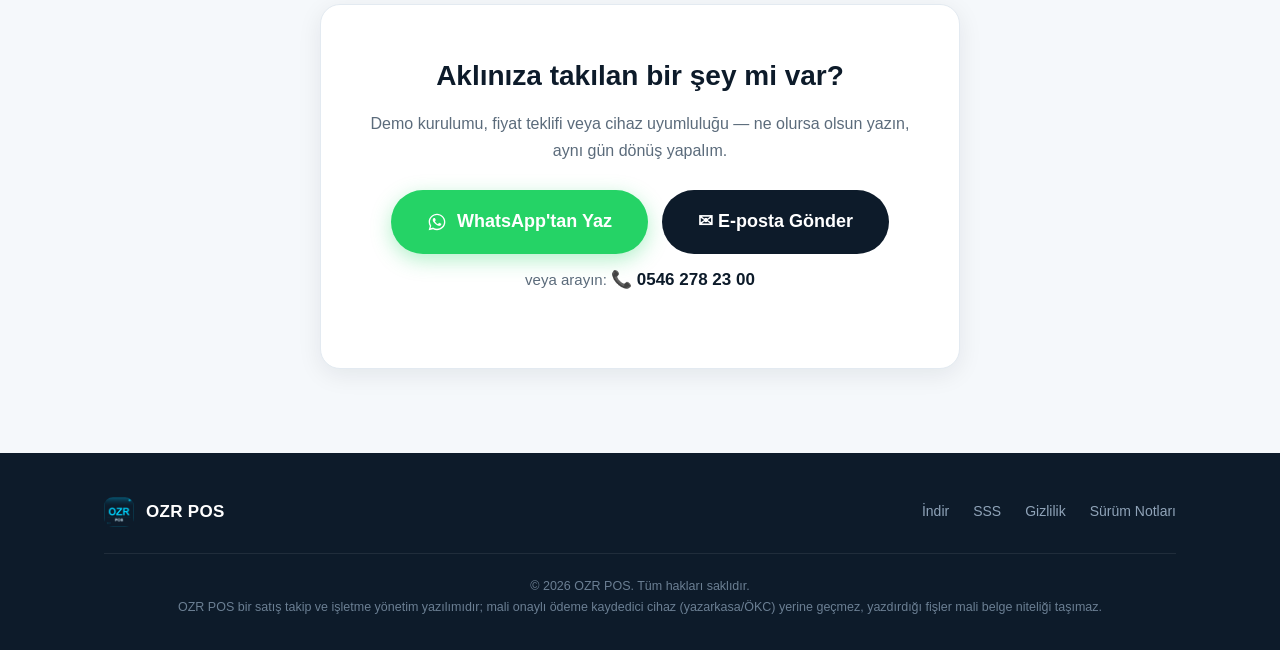
==== commit cd89d4b8: "Senior denetim: 5 kartlı Ekranlar ızgarasını ortala, üst menü taşma riskini erken breakpoint ile önl" ====
--- a/index.html
+++ b/index.html
@@ -7,6 +7,8 @@
   <meta name="description" content="OZR POS: marketler ve bakkallar için barkodlu hızlı satış, otomatik yedekleme, fiş yazıcı desteği ve raporlama sunan Windows satış programı. 15 gün ücretsiz deneyin.">
   <meta name="keywords" content="market pos programı, market satış programı, barkod satış programı, bakkal kasa programı, market otomasyonu">
   <link rel="icon" type="image/png" href="assets/img/logo.png">
+  <link rel="apple-touch-icon" href="assets/img/logo.png">
+  <meta name="theme-color" content="#0D1B2A">
   <link rel="stylesheet" href="assets/css/style.css">
   <link rel="canonical" href="https://emirhanozer07.github.io/ozrpos-site/">
   <meta property="og:title" content="OZR POS — Market Satış Programı">
--- a/assets/css/style.css
+++ b/assets/css/style.css
@@ -142,11 +142,12 @@
 
 /* ---------- Ekran görüntüleri ---------- */
 .ekranlar { background: var(--zemin); }
-.ekran-izgara { display: grid; grid-template-columns: repeat(3, 1fr); gap: 22px; }
+.ekran-izgara { display: flex; flex-wrap: wrap; justify-content: center; gap: 22px; }
 .ekran-kart {
   background: var(--beyaz); border-radius: var(--radius); overflow: hidden;
   border: 1px solid var(--sinir); box-shadow: var(--golge);
   transition: transform .18s ease;
+  flex: 1 1 300px; max-width: 340px;
 }
 .ekran-kart:hover { transform: translateY(-5px); }
 .ekran-kart img { aspect-ratio: 16/10; object-fit: cover; object-position: top; width: 100%; }
@@ -345,21 +346,27 @@
   .hero-ic { grid-template-columns: 1fr; gap: 40px; }
   .hero h1 { font-size: 34px; }
   .ozellik-izgara { grid-template-columns: repeat(2, 1fr); }
-  .ekran-izgara { grid-template-columns: repeat(2, 1fr); }
+  .ekran-kart { flex-basis: 260px; max-width: 47%; }
   .guven-ic { justify-content: center; }
   .demo-satir, .demo-satir.ters { flex-direction: column; gap: 28px; }
   .demo-satir { margin-bottom: 48px; }
 }
-@media (max-width: 640px) {
+/* Üst menü, 5 link + buton eklendiğinde masaüstünde bile dar pencerelerde
+   sıkışabiliyor — hamburger'e geçişi genel içerik kırılımından (640px)
+   daha erken tetikleyerek taşmayı önler. */
+@media (max-width: 880px) {
   .ust-menu { display: none; position: absolute; top: 68px; left: 0; right: 0;
     background: var(--lacivert); flex-direction: column; padding: 20px 24px; gap: 18px;
     border-bottom: 1px solid rgba(255,255,255,.08); }
   .ust-menu.acik { display: flex; }
   .menu-dugme { display: block; }
+}
+@media (max-width: 640px) {
   .hero { padding: 56px 0 48px; }
   .hero h1 { font-size: 29px; }
   section { padding: 56px 0; }
-  .ozellik-izgara, .ekran-izgara { grid-template-columns: 1fr; }
+  .ozellik-izgara { grid-template-columns: 1fr; }
+  .ekran-kart { flex-basis: 100%; max-width: 100%; }
   .bolum-baslik h2 { font-size: 27px; }
   .demo-bandi { padding: 40px 24px; }
   .indir-kutu { margin-left: 16px; margin-right: 16px; padding: 30px 22px; }
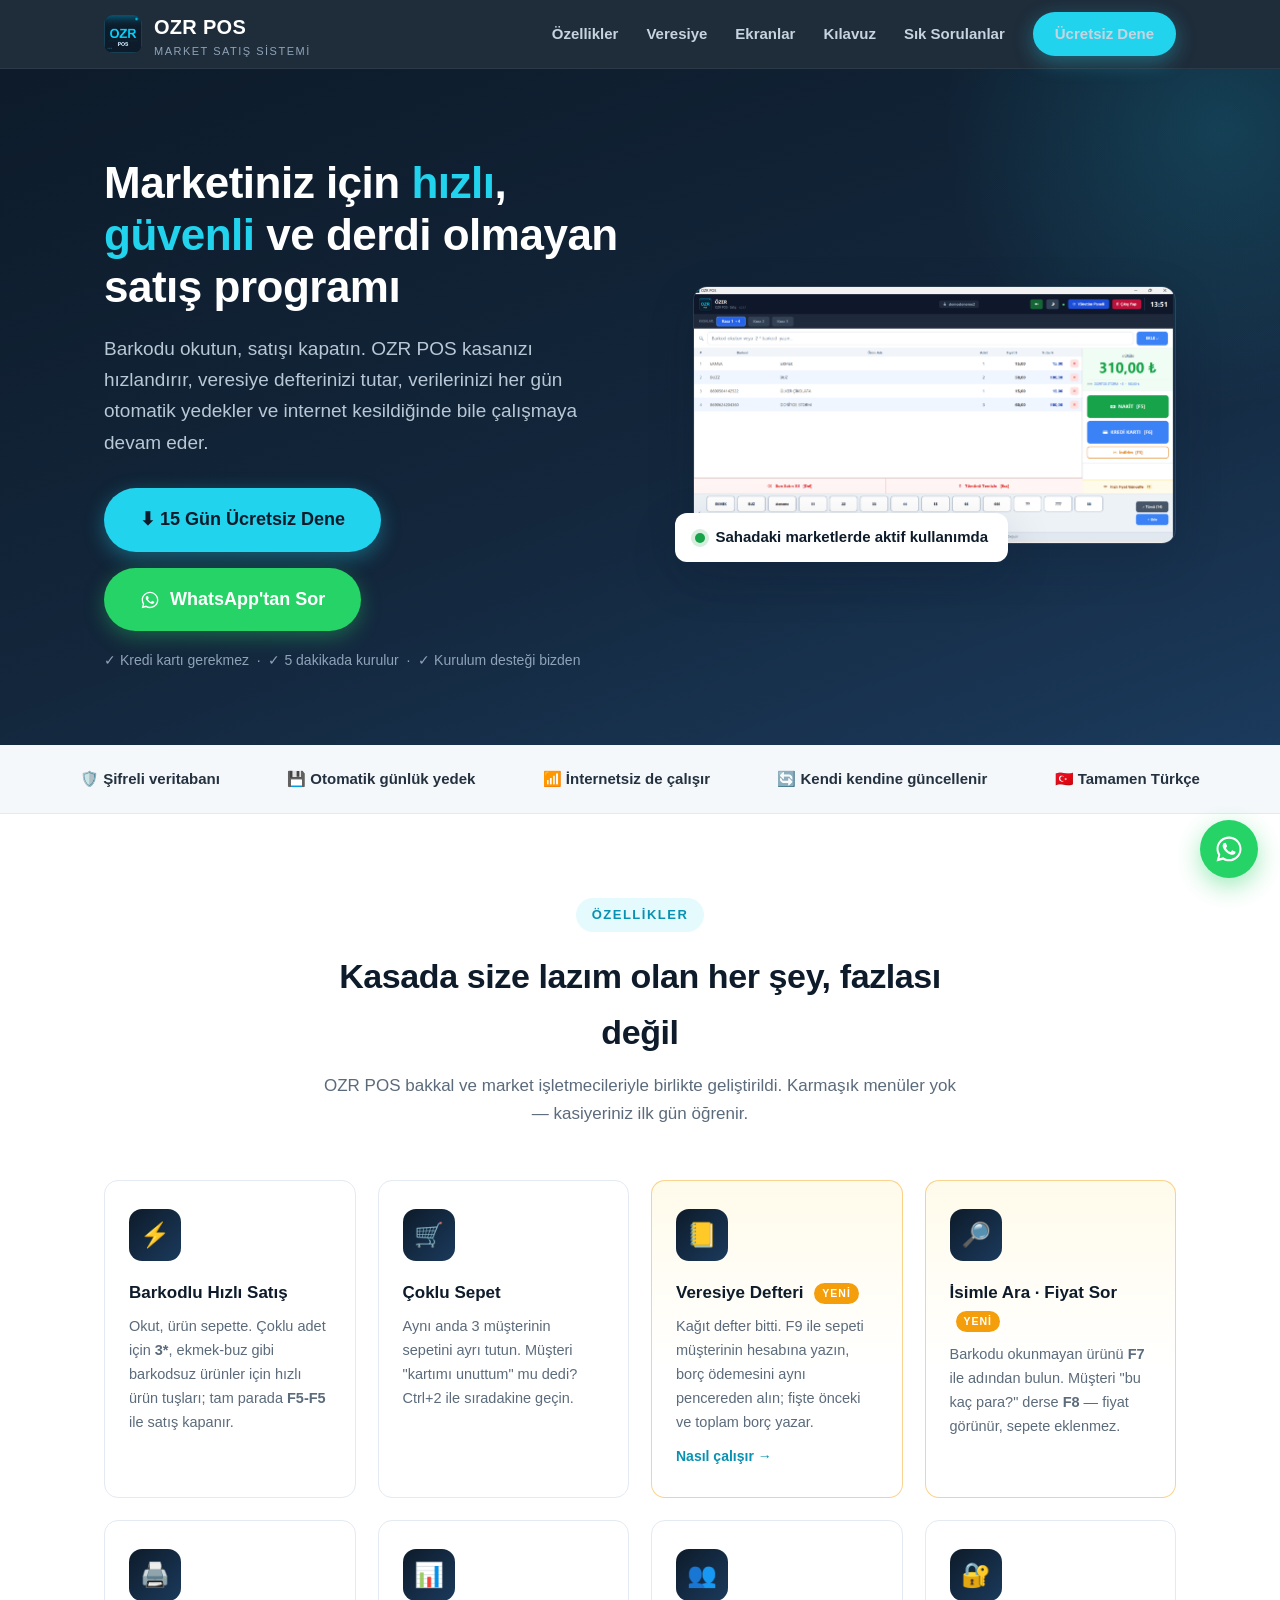
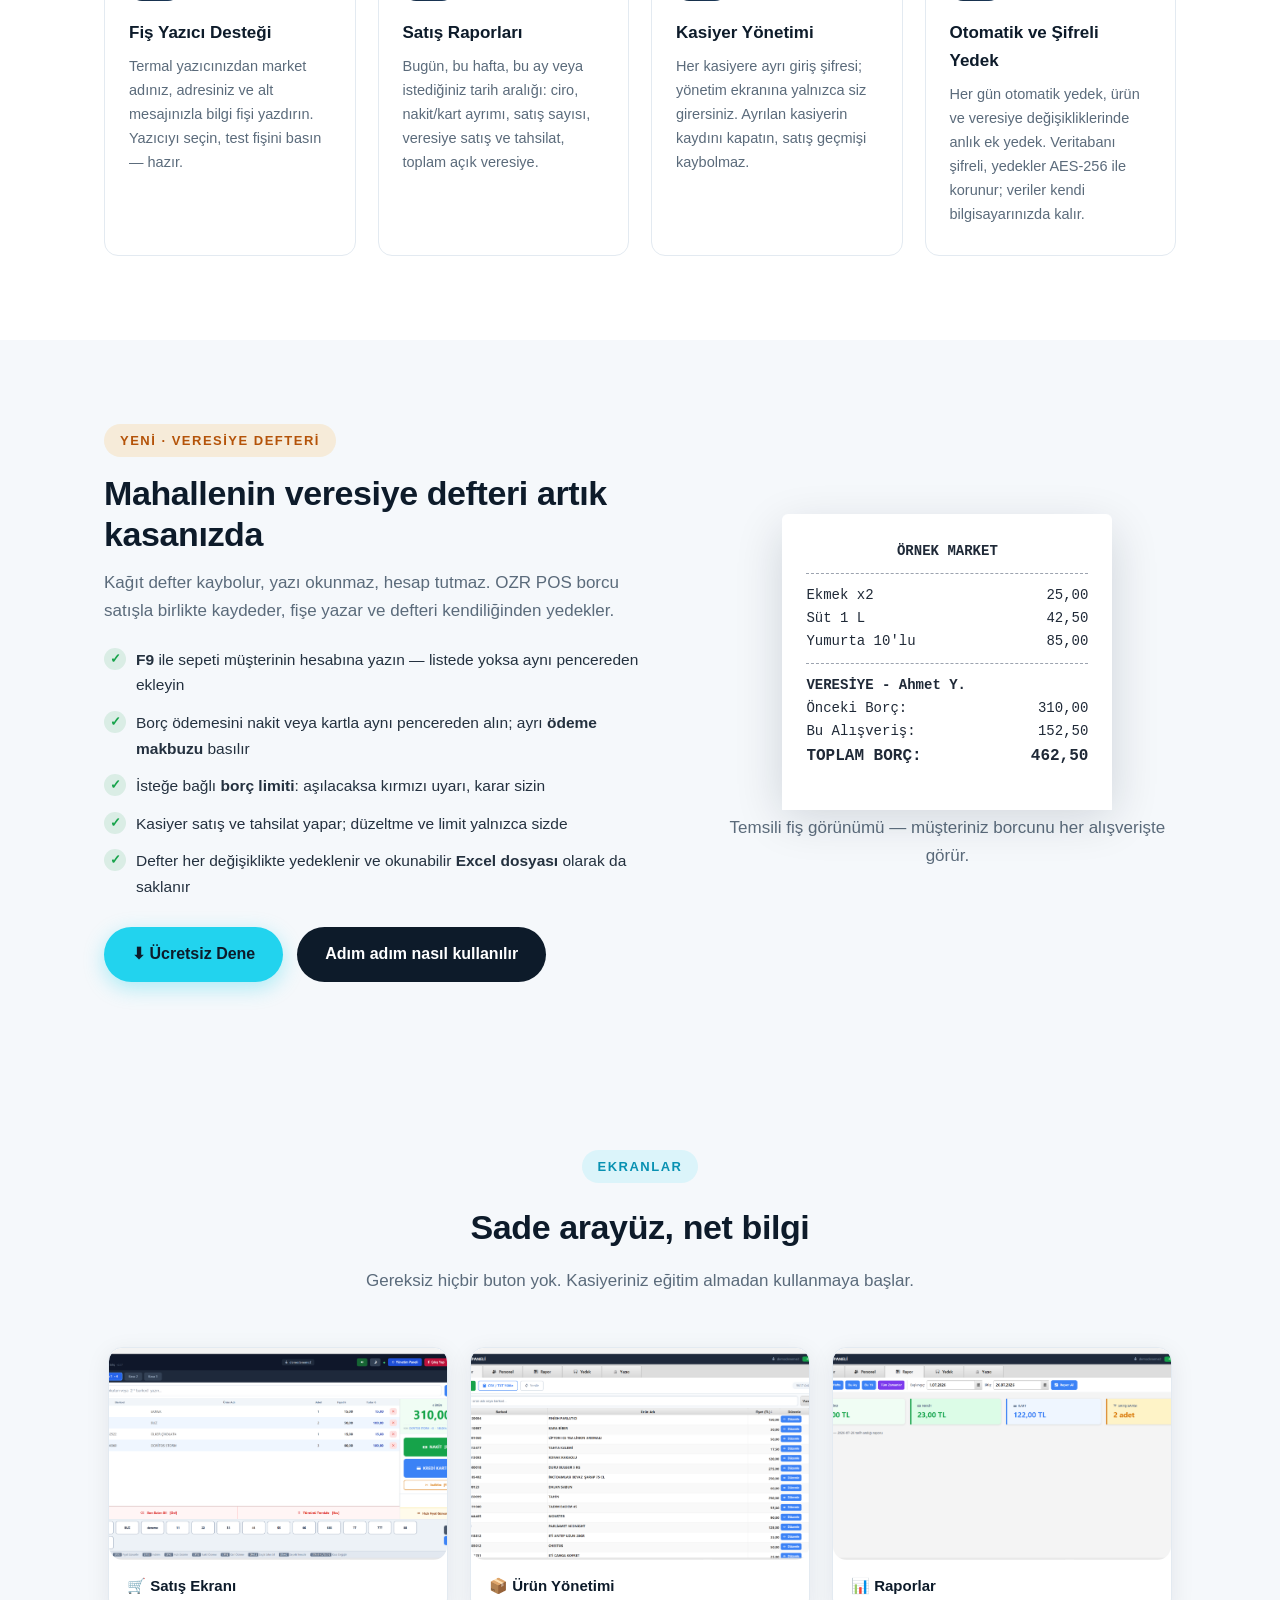
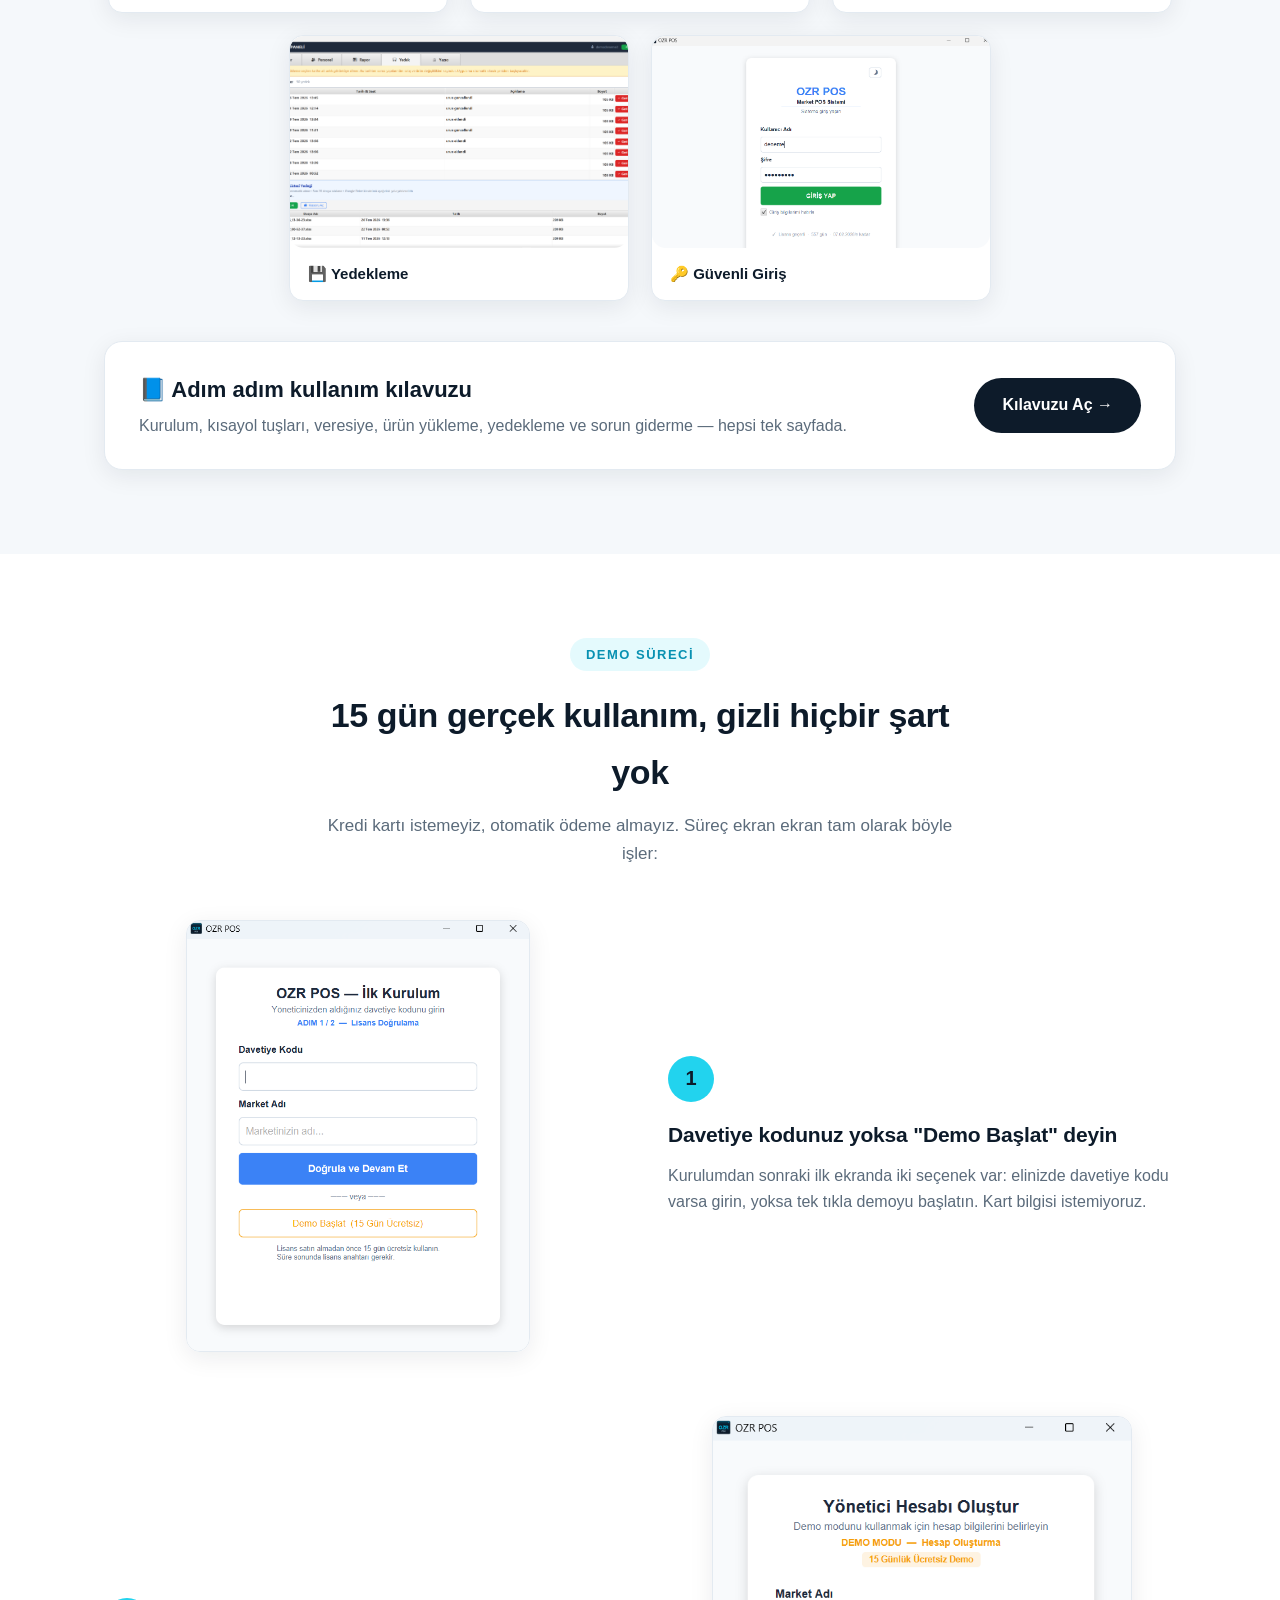
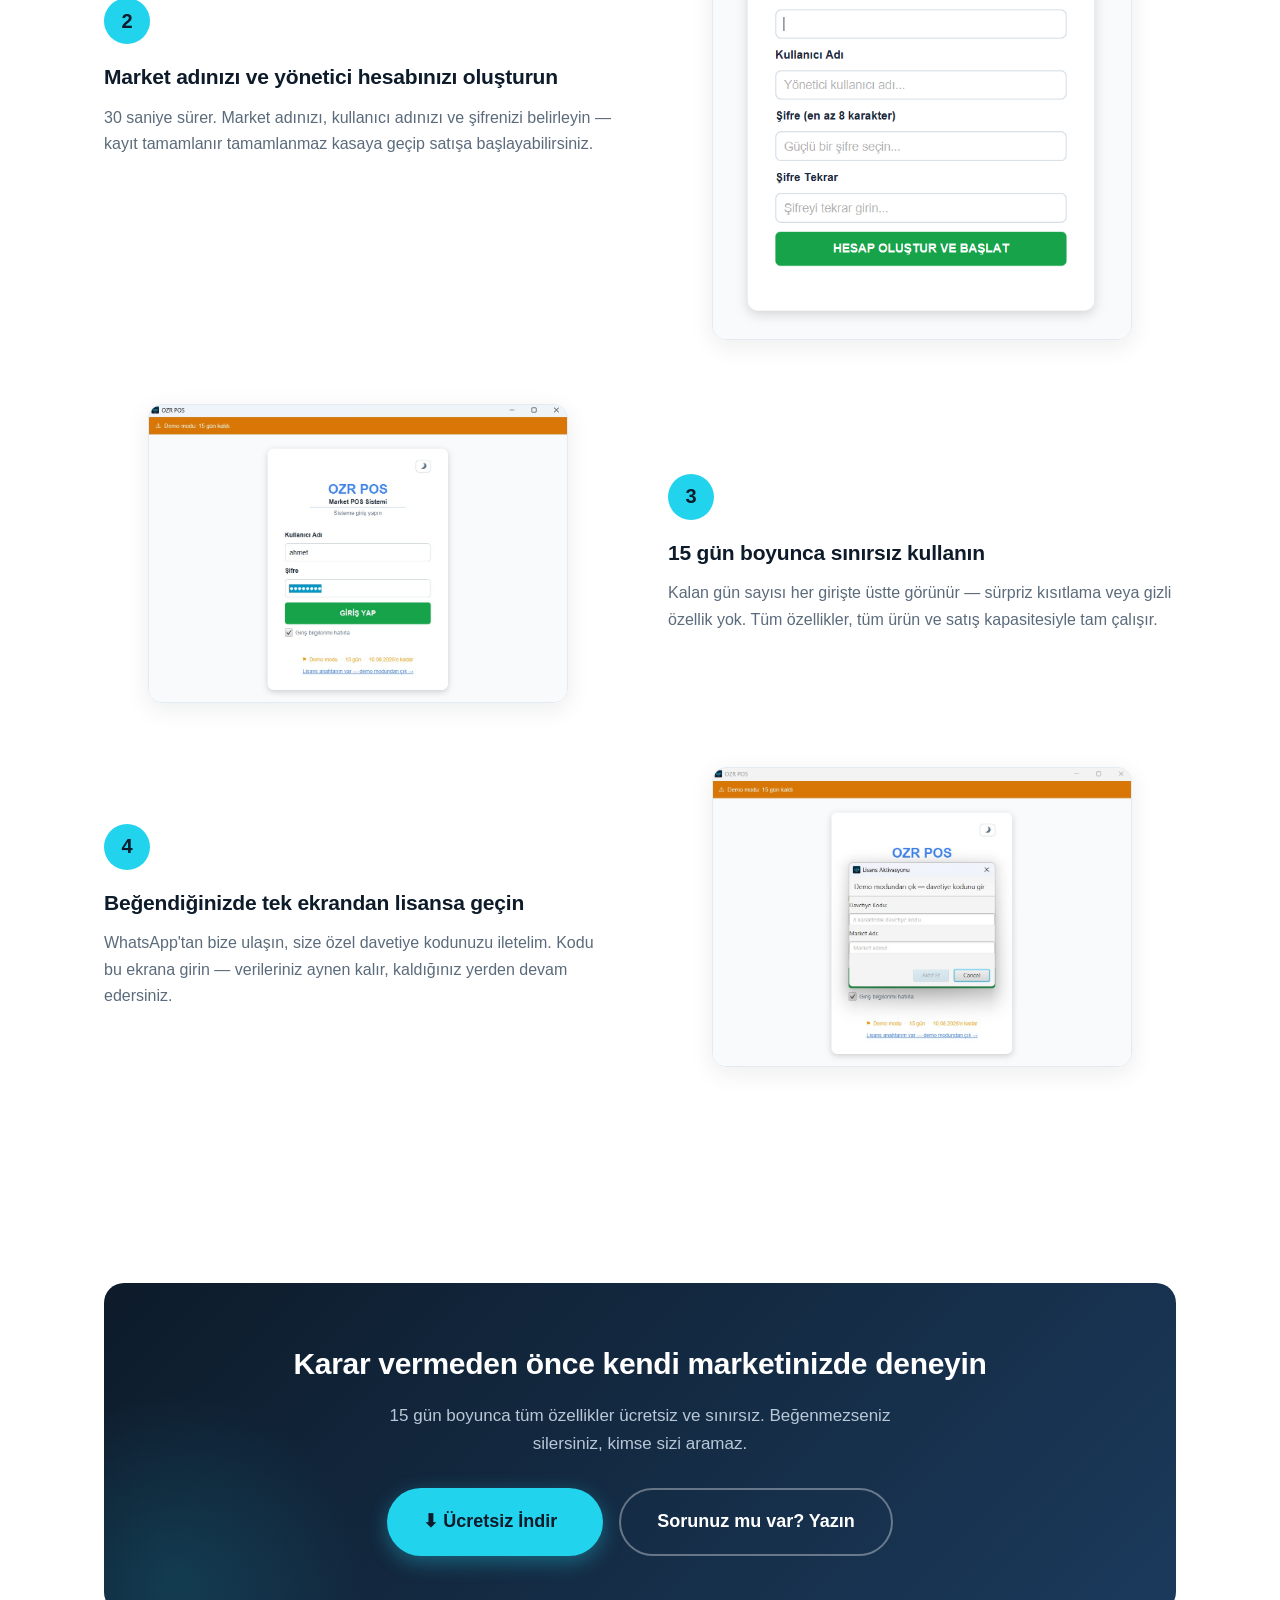
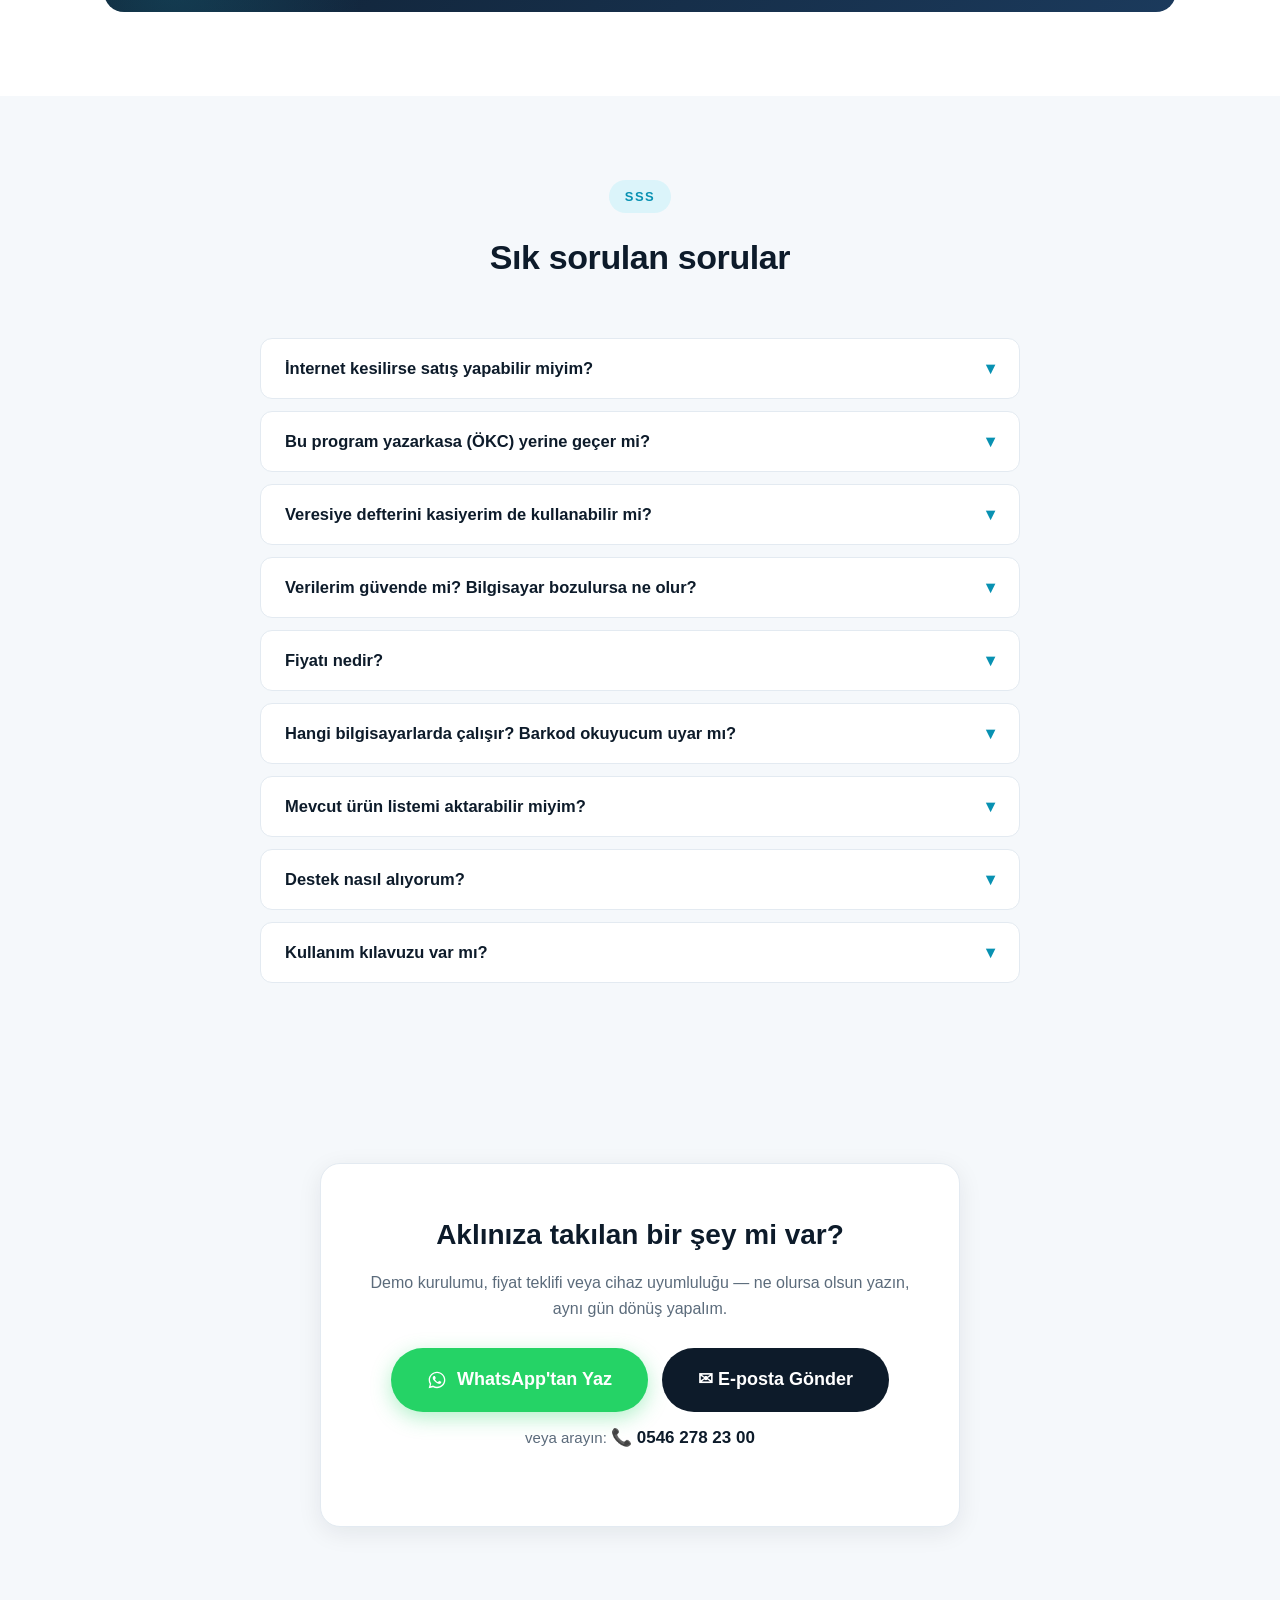
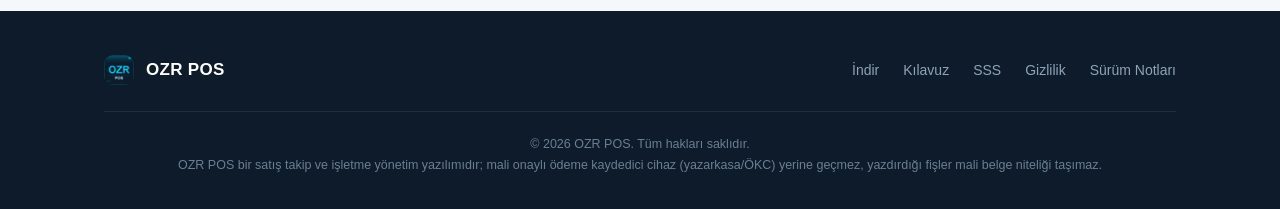
==== commit 869e99fb: "Kullanım kılavuzu sayfası, veresiye vitrini ve içerik doğruluk düzeltmeleri - kilavuz.html: kurulumd" ====
--- a/index.html
+++ b/index.html
@@ -4,15 +4,15 @@
   <meta charset="UTF-8">
   <meta name="viewport" content="width=device-width, initial-scale=1.0">
   <title>OZR POS — Marketiniz için Hızlı ve Güvenli Satış Programı</title>
-  <meta name="description" content="OZR POS: marketler ve bakkallar için barkodlu hızlı satış, otomatik yedekleme, fiş yazıcı desteği ve raporlama sunan Windows satış programı. 15 gün ücretsiz deneyin.">
-  <meta name="keywords" content="market pos programı, market satış programı, barkod satış programı, bakkal kasa programı, market otomasyonu">
+  <meta name="description" content="OZR POS: bakkal, market ve tekel bayileri için barkodlu hızlı satış, veresiye defteri, otomatik yedekleme, fiş yazıcı desteği ve raporlama sunan Windows satış programı. 15 gün ücretsiz deneyin.">
+  <meta name="keywords" content="market pos programı, market satış programı, barkod satış programı, bakkal kasa programı, veresiye defteri programı, tekel satış programı">
   <link rel="icon" type="image/png" href="assets/img/logo.png">
   <link rel="apple-touch-icon" href="assets/img/logo.png">
   <meta name="theme-color" content="#0D1B2A">
   <link rel="stylesheet" href="assets/css/style.css">
   <link rel="canonical" href="https://emirhanozer07.github.io/ozrpos-site/">
   <meta property="og:title" content="OZR POS — Market Satış Programı">
-  <meta property="og:description" content="Barkodlu hızlı satış, otomatik yedekleme, raporlama. 15 gün ücretsiz deneyin.">
+  <meta property="og:description" content="Barkodlu hızlı satış, veresiye defteri, otomatik yedekleme, raporlama. 15 gün ücretsiz deneyin.">
   <meta property="og:image" content="https://emirhanozer07.github.io/ozrpos-site/assets/img/satis.png">
   <meta property="og:url" content="https://emirhanozer07.github.io/ozrpos-site/">
   <meta property="og:type" content="website">
@@ -28,11 +28,11 @@
     </a>
     <nav class="ust-menu">
       <a href="#ozellikler">Özellikler</a>
+      <a href="#veresiye">Veresiye</a>
       <a href="#ekranlar">Ekranlar</a>
-      <a href="#demo">Demo Süreci</a>
+      <a href="kilavuz.html">Kılavuz</a>
       <a href="#sss">Sık Sorulanlar</a>
-      <a href="indir.html">İndir</a>
-      <a href="#iletisim" class="btn btn-birincil">Ücretsiz Dene</a>
+      <a href="indir.html" class="btn btn-birincil">Ücretsiz Dene</a>
     </nav>
     <button class="menu-dugme" aria-label="Menüyü aç">☰</button>
   </div>
@@ -43,7 +43,7 @@
   <div class="kapsayici hero-ic">
     <div>
       <h1>Marketiniz için <em>hızlı</em>, <em>güvenli</em> ve derdi olmayan satış programı</h1>
-      <p class="alt">Barkodu okutun, satışı kapatın. OZR POS kasanızı hızlandırır, verilerinizi her gün otomatik yedekler ve internet kesildiğinde bile çalışmaya devam eder.</p>
+      <p class="alt">Barkodu okutun, satışı kapatın. OZR POS kasanızı hızlandırır, veresiye defterinizi tutar, verilerinizi her gün otomatik yedekler ve internet kesildiğinde bile çalışmaya devam eder.</p>
       <div class="hero-butonlar">
         <a href="indir.html" class="btn btn-birincil btn-buyuk">⬇ 15 Gün Ücretsiz Dene</a>
         <a href="#" class="btn btn-wa btn-buyuk wa-link">
@@ -77,33 +77,39 @@
     <div class="bolum-baslik">
       <span class="etiket">Özellikler</span>
       <h2>Kasada size lazım olan her şey, fazlası değil</h2>
-      <p>OZR POS market işletmecileriyle birlikte geliştirildi. Karmaşık menüler yok — kasiyeriniz ilk gün öğrenir.</p>
+      <p>OZR POS bakkal ve market işletmecileriyle birlikte geliştirildi. Karmaşık menüler yok — kasiyeriniz ilk gün öğrenir.</p>
     </div>
     <div class="ozellik-izgara">
       <div class="ozellik-kart">
         <div class="ozellik-ikon">⚡</div>
         <h3>Barkodlu Hızlı Satış</h3>
-        <p>Okut, Enter'a bile basma — ürün sepette. Miktar öneki (3×), hızlı ürün tuşları ve F5-F5 ile saniyeler içinde satış.</p>
+        <p>Okut, ürün sepette. Çoklu adet için <strong>3*</strong>, ekmek-buz gibi barkodsuz ürünler için hızlı ürün tuşları; tam parada <strong>F5-F5</strong> ile satış kapanır.</p>
       </div>
       <div class="ozellik-kart">
         <div class="ozellik-ikon">🛒</div>
         <h3>Çoklu Sepet</h3>
         <p>Aynı anda 3 müşterinin sepetini ayrı tutun. Müşteri "kartımı unuttum" mu dedi? Ctrl+2 ile sıradakine geçin.</p>
       </div>
-      <div class="ozellik-kart">
-        <div class="ozellik-ikon">💾</div>
-        <h3>Otomatik Yedekleme</h3>
-        <p>Her gece otomatik şifreli yedek + her satış sonrası anlık yedek. Bilgisayar bozulsa bile verileriniz güvende.</p>
+      <div class="ozellik-kart vurgulu">
+        <div class="ozellik-ikon">📒</div>
+        <h3>Veresiye Defteri <span class="rozet-yeni">Yeni</span></h3>
+        <p>Kağıt defter bitti. F9 ile sepeti müşterinin hesabına yazın, borç ödemesini aynı pencereden alın; fişte önceki ve toplam borç yazar.</p>
+        <a href="#veresiye" class="devam">Nasıl çalışır →</a>
+      </div>
+      <div class="ozellik-kart vurgulu">
+        <div class="ozellik-ikon">🔎</div>
+        <h3>İsimle Ara · Fiyat Sor <span class="rozet-yeni">Yeni</span></h3>
+        <p>Barkodu okunmayan ürünü <strong>F7</strong> ile adından bulun. Müşteri "bu kaç para?" derse <strong>F8</strong> — fiyat görünür, sepete eklenmez.</p>
       </div>
       <div class="ozellik-kart">
         <div class="ozellik-ikon">🖨️</div>
         <h3>Fiş Yazıcı Desteği</h3>
-        <p>Termal yazıcınızdan market adınızla bilgi fişi yazdırın. Türkçe karakter desteğiyle, ayar gerektirmeden.</p>
+        <p>Termal yazıcınızdan market adınız, adresiniz ve alt mesajınızla bilgi fişi yazdırın. Yazıcıyı seçin, test fişini basın — hazır.</p>
       </div>
       <div class="ozellik-kart">
         <div class="ozellik-ikon">📊</div>
         <h3>Satış Raporları</h3>
-        <p>Günlük, haftalık, aylık ve tüm zamanlar cirosu; nakit/kart ayrımı ve satış adedi. Tüm verilerinizi tek tıkla Excel'e aktarıp muhasebecinize gönderin.</p>
+        <p>Bugün, bu hafta, bu ay veya istediğiniz tarih aralığı: ciro, nakit/kart ayrımı, satış sayısı, veresiye satış ve tahsilat, toplam açık veresiye.</p>
       </div>
       <div class="ozellik-kart">
         <div class="ozellik-ikon">👥</div>
@@ -112,14 +118,46 @@
       </div>
       <div class="ozellik-kart">
         <div class="ozellik-ikon">🔐</div>
-        <h3>Şifreli ve Güvenli</h3>
-        <p>Veritabanınız şifreli saklanır, yedekleriniz AES-256 ile korunur. Verileriniz kendi bilgisayarınızda kalır, kimseyle paylaşılmaz.</p>
-      </div>
-      <div class="ozellik-kart">
-        <div class="ozellik-ikon">🔄</div>
-        <h3>Otomatik Güncelleme</h3>
-        <p>Yeni özellikler ve düzeltmeler kendiliğinden gelir. Siz hiçbir şey yapmazsınız — program kendini günceller.</p>
-      </div>
+        <h3>Otomatik ve Şifreli Yedek</h3>
+        <p>Her gün otomatik yedek, ürün ve veresiye değişikliklerinde anlık ek yedek. Veritabanı şifreli, yedekler AES-256 ile korunur; veriler kendi bilgisayarınızda kalır.</p>
+      </div>
+    </div>
+  </div>
+</section>
+
+<!-- VERESİYE VİTRİNİ -->
+<section id="veresiye" class="veresiye-vitrin">
+  <div class="kapsayici vitrin-ic">
+    <div>
+      <span class="etiket">Yeni · Veresiye Defteri</span>
+      <h2>Mahallenin veresiye defteri artık kasanızda</h2>
+      <p>Kağıt defter kaybolur, yazı okunmaz, hesap tutmaz. OZR POS borcu satışla birlikte kaydeder, fişe yazar ve defteri kendiliğinden yedekler.</p>
+      <ul class="tik-liste">
+        <li><strong>F9</strong> ile sepeti müşterinin hesabına yazın — listede yoksa aynı pencereden ekleyin</li>
+        <li>Borç ödemesini nakit veya kartla aynı pencereden alın; ayrı <strong>ödeme makbuzu</strong> basılır</li>
+        <li>İsteğe bağlı <strong>borç limiti</strong>: aşılacaksa kırmızı uyarı, karar sizin</li>
+        <li>Kasiyer satış ve tahsilat yapar; düzeltme ve limit yalnızca sizde</li>
+        <li>Defter her değişiklikte yedeklenir ve okunabilir <strong>Excel dosyası</strong> olarak da saklanır</li>
+      </ul>
+      <div class="vitrin-butonlar">
+        <a href="indir.html" class="btn btn-birincil">⬇ Ücretsiz Dene</a>
+        <a href="kilavuz.html#veresiye" class="btn btn-koyu">Adım adım nasıl kullanılır</a>
+      </div>
+    </div>
+    <div>
+      <div class="fis-ornek" role="img" aria-label="Örnek veresiye fişi: önceki borç, bu alışveriş ve toplam borç">
+        <div class="fis-orta fis-kalin">ÖRNEK MARKET</div>
+        <div class="fis-cizgi"></div>
+        <div class="fis-satir"><span>Ekmek x2</span><span>25,00</span></div>
+        <div class="fis-satir"><span>Süt 1 L</span><span>42,50</span></div>
+        <div class="fis-satir"><span>Yumurta 10'lu</span><span>85,00</span></div>
+        <div class="fis-cizgi"></div>
+        <div class="fis-kalin">VERESİYE - Ahmet Y.</div>
+        <div class="fis-satir"><span>Önceki Borç:</span><span>310,00</span></div>
+        <div class="fis-satir"><span>Bu Alışveriş:</span><span>152,50</span></div>
+        <div class="fis-satir fis-kalin fis-toplam"><span>TOPLAM BORÇ:</span><span>462,50</span></div>
+      </div>
+      <p class="fis-alti-not">Temsili fiş görünümü — müşteriniz borcunu her alışverişte görür.</p>
     </div>
   </div>
 </section>
@@ -163,6 +201,13 @@
         </div>
         <div class="ekran-adi">🔑 Güvenli Giriş</div>
       </div>
+    </div>
+    <div class="kilavuz-cagri">
+      <div>
+        <h3>📘 Adım adım kullanım kılavuzu</h3>
+        <p>Kurulum, kısayol tuşları, veresiye, ürün yükleme, yedekleme ve sorun giderme — hepsi tek sayfada.</p>
+      </div>
+      <a href="kilavuz.html" class="btn btn-koyu">Kılavuzu Aç →</a>
     </div>
   </div>
 </section>
@@ -254,15 +299,19 @@
     <div class="sss-liste">
       <div class="sss-oge">
         <button class="sss-soru" aria-expanded="false">İnternet kesilirse satış yapabilir miyim? <span class="ok">▾</span></button>
-        <div class="sss-cevap"><div class="sss-cevap-ic">Evet. OZR POS verilerinizi kendi bilgisayarınızda tutar; satış, ürün ve raporlar internetsiz de aynen çalışır. İnternet yalnızca lisans doğrulaması ve güncellemeler için arada bir kullanılır — kesintilerde program günlerce sorunsuz çalışmaya devam eder.</div></div>
+        <div class="sss-cevap"><div class="sss-cevap-ic">Evet. OZR POS verilerinizi kendi bilgisayarınızda tutar; satış, ürün ve raporlar internetsiz de aynen çalışır. İnternet yalnızca lisans doğrulaması, güncellemeler ve teknik sağlık raporu için arada bir kullanılır — kesintilerde program günlerce sorunsuz çalışmaya devam eder.</div></div>
       </div>
       <div class="sss-oge">
         <button class="sss-soru" aria-expanded="false">Bu program yazarkasa (ÖKC) yerine geçer mi? <span class="ok">▾</span></button>
-        <div class="sss-cevap"><div class="sss-cevap-ic"><strong>Hayır — ve bunu açıkça söylüyoruz.</strong> OZR POS bir satış takip, stok ve raporlama programıdır; yazdırdığı fiş bilgi fişidir, mali belge değildir. Yasal zorunluluk olan mali onaylı yazarkasanızı (yeni nesil ÖKC) kullanmaya devam edersiniz; OZR POS onun yanında, işletmenizi yönetmek için çalışır.</div></div>
+        <div class="sss-cevap"><div class="sss-cevap-ic"><strong>Hayır — ve bunu açıkça söylüyoruz.</strong> OZR POS bir satış takip, veresiye ve raporlama programıdır; yazdırdığı fiş bilgi fişidir, mali belge değildir. Yasal zorunluluk olan mali onaylı yazarkasanızı (yeni nesil ÖKC) kullanmaya devam edersiniz; OZR POS onun yanında, işletmenizi yönetmek için çalışır.</div></div>
+      </div>
+      <div class="sss-oge">
+        <button class="sss-soru" aria-expanded="false">Veresiye defterini kasiyerim de kullanabilir mi? <span class="ok">▾</span></button>
+        <div class="sss-cevap"><div class="sss-cevap-ic">Evet. Kasiyer veresiye satış yapabilir, borç ödemesi alabilir ve yeni müşteri ekleyebilir. Borç düzeltme, limit belirleme, müşteri düzenleme ve pasife alma ise <strong>yalnızca yöneticiye</strong> açıktır. Böylece defter kasada pratik, kontrol sizde kalır.</div></div>
       </div>
       <div class="sss-oge">
         <button class="sss-soru" aria-expanded="false">Verilerim güvende mi? Bilgisayar bozulursa ne olur? <span class="ok">▾</span></button>
-        <div class="sss-cevap"><div class="sss-cevap-ic">Veritabanınız <strong>şifrelidir</strong> ve yalnızca sizin bilgisayarınızda durur — buluta veya bize gönderilmez. Program her gece otomatik şifreli yedek alır, ayrıca her satıştan sonra anlık yedek tutar. Bilgisayar değişse bile yedeğinizden tüm verilerinizle geri dönersiniz; taşıma işleminde size destek oluruz.</div></div>
+        <div class="sss-cevap"><div class="sss-cevap-ic">Veritabanınız <strong>şifrelidir</strong> ve yalnızca sizin bilgisayarınızda durur — buluta veya bize gönderilmez. Program her gün otomatik şifreli yedek alır (bilgisayar kapalı kaldıysa açılışta telafi eder); ürün ve veresiye değişikliklerinden sonra da anlık ek yedek tutar. Bilgisayar değişse bile yedeğinizden tüm verilerinizle geri dönersiniz; taşıma işleminde size destek oluruz.</div></div>
       </div>
       <div class="sss-oge">
         <button class="sss-soru" aria-expanded="false">Fiyatı nedir? <span class="ok">▾</span></button>
@@ -274,11 +323,15 @@
       </div>
       <div class="sss-oge">
         <button class="sss-soru" aria-expanded="false">Mevcut ürün listemi aktarabilir miyim? <span class="ok">▾</span></button>
-        <div class="sss-cevap"><div class="sss-cevap-ic">Evet. Excel/CSV dosyanızdaki ürünleri (barkod, isim, fiyat) tek seferde içeri aktarabilirsiniz. Eski programınızdan çıkış konusunda da yardımcı oluruz.</div></div>
+        <div class="sss-cevap"><div class="sss-cevap-ic">Evet. Excel'den CSV olarak kaydettiğiniz listedeki ürünleri (barkod, isim, fiyat) tek seferde, dosya başına 10.000 ürüne kadar içeri aktarabilirsiniz. Sütunlar başlıklardan otomatik tanınır; mevcut bir ürünle çakışan kayıt olursa program size tek tek sorar. Eski programınızdan çıkış konusunda da yardımcı oluruz. Ayrıntılar: <a href="kilavuz.html#urunler">Kılavuz → Ürünler</a>.</div></div>
       </div>
       <div class="sss-oge">
         <button class="sss-soru" aria-expanded="false">Destek nasıl alıyorum? <span class="ok">▾</span></button>
         <div class="sss-cevap"><div class="sss-cevap-ic">WhatsApp üzerinden doğrudan geliştiriciye ulaşırsınız — çağrı merkezi labirenti yok. Kurulum, ürün aktarma ve kullanım sorularınızda yanınızdayız. Hatalar ve iyileştirmeler otomatik güncellemeyle size kendiliğinden gelir.</div></div>
+      </div>
+      <div class="sss-oge">
+        <button class="sss-soru" aria-expanded="false">Kullanım kılavuzu var mı? <span class="ok">▾</span></button>
+        <div class="sss-cevap"><div class="sss-cevap-ic">Evet: <a href="kilavuz.html">Kullanım Kılavuzu</a> sayfasında kurulumdan kısayol tuşlarına, veresiyeden yedeklemeye her şey adım adım anlatılıyor. Kasanın yanına asabileceğiniz bir kısayol tablosu da var.</div></div>
       </div>
     </div>
   </div>
@@ -314,6 +367,7 @@
       <a href="#" class="marka"><img src="assets/img/logo.png" alt=""><span>OZR POS</span></a>
       <div class="alt-linkler">
         <a href="indir.html">İndir</a>
+        <a href="kilavuz.html">Kılavuz</a>
         <a href="#sss">SSS</a>
         <a href="gizlilik.html">Gizlilik</a>
         <a href="https://github.com/EmirhanOzer07/OZR-Pos/blob/main/CHANGELOG.md" target="_blank" rel="noopener">Sürüm Notları</a>
--- a/assets/css/style.css
+++ b/assets/css/style.css
@@ -378,3 +378,156 @@
   .lightbox-sol { left: 8px; }
   .lightbox-sag { right: 8px; }
 }
+
+/* ---------- "Yeni" rozeti ---------- */
+.rozet-yeni {
+  display: inline-block; vertical-align: middle; margin-left: 6px;
+  background: #f59e0b; color: #fff; font-size: 10.5px; font-weight: 800;
+  letter-spacing: 1px; padding: 2px 8px; border-radius: 999px; text-transform: uppercase;
+}
+.ozellik-kart.vurgulu { border-color: rgba(245,158,11,.45); background: linear-gradient(180deg, #fffbeb 0%, #fff 60%); }
+.ozellik-kart a.devam { display: inline-block; margin-top: 10px; font-weight: 700; font-size: 14px; }
+
+/* ---------- Veresiye vitrini (ana sayfa) ---------- */
+.veresiye-vitrin { background: var(--zemin); }
+.vitrin-ic { display: grid; grid-template-columns: 1.1fr .9fr; gap: 56px; align-items: center; }
+.vitrin-ic h2 { font-size: 34px; font-weight: 800; color: var(--lacivert); letter-spacing: -.4px; line-height: 1.2; }
+.vitrin-ic .etiket {
+  display: inline-block; background: rgba(245,158,11,.14); color: #b45309;
+  font-weight: 800; font-size: 13px; letter-spacing: 1.5px; text-transform: uppercase;
+  padding: 6px 16px; border-radius: 999px; margin-bottom: 16px;
+}
+.vitrin-ic > div > p { margin: 14px 0 22px; color: var(--metin-soluk); font-size: 17px; }
+.tik-liste { list-style: none; display: grid; gap: 12px; }
+.tik-liste li { position: relative; padding-left: 32px; font-size: 15.5px; color: var(--metin); }
+.tik-liste li::before {
+  content: "✓"; position: absolute; left: 0; top: 1px;
+  width: 22px; height: 22px; border-radius: 50%;
+  background: rgba(22,163,74,.12); color: var(--yesil);
+  font-weight: 800; font-size: 13px; display: flex; align-items: center; justify-content: center;
+}
+.vitrin-butonlar { display: flex; gap: 14px; margin-top: 28px; flex-wrap: wrap; }
+.btn-koyu { background: var(--lacivert); color: #fff; }
+.btn-koyu:hover { background: var(--lacivert-3); }
+
+/* Fiş örneği — termal fiş görünümü (çizim, ekran görüntüsü değil) */
+.fis-ornek {
+  max-width: 330px; margin: 0 auto; background: #fff;
+  font-family: Consolas, "Courier New", monospace; font-size: 14px; color: #1f2937;
+  padding: 26px 24px 30px; border-radius: 6px 6px 0 0; box-shadow: var(--golge-buyuk);
+  position: relative;
+}
+.fis-ornek::after {
+  content: ""; position: absolute; left: 0; right: 0; bottom: -10px; height: 10px;
+  background: linear-gradient(-45deg, transparent 6px, #fff 0) 0 0 / 12px 12px repeat-x,
+              linear-gradient(45deg, transparent 6px, #fff 0) 0 0 / 12px 12px repeat-x;
+}
+.fis-ornek .fis-orta { text-align: center; }
+.fis-ornek .fis-kalin { font-weight: 800; }
+.fis-ornek .fis-cizgi { border-top: 1px dashed #9ca3af; margin: 10px 0; }
+.fis-ornek .fis-satir { display: flex; justify-content: space-between; gap: 12px; }
+.fis-ornek .fis-toplam { font-size: 16px; }
+.fis-alti-not { text-align: center; font-size: 13px; color: var(--metin-soluk); margin-top: 22px; }
+
+/* ---------- Kılavuz çağrı şeridi (ana sayfa) ---------- */
+.kilavuz-cagri {
+  display: flex; align-items: center; justify-content: space-between; gap: 24px; flex-wrap: wrap;
+  background: var(--beyaz); border: 1px solid var(--sinir); border-radius: 18px;
+  padding: 30px 34px; box-shadow: var(--golge); margin-top: 40px;
+}
+.kilavuz-cagri h3 { font-size: 22px; font-weight: 800; color: var(--lacivert); }
+.kilavuz-cagri p { color: var(--metin-soluk); margin-top: 4px; }
+
+/* ---------- Kullanım kılavuzu ---------- */
+.kilavuz-duzen {
+  display: grid; grid-template-columns: 250px 1fr; gap: 48px;
+  max-width: 1120px; margin: 0 auto; padding: 48px 24px 88px; align-items: start;
+}
+.kilavuz-icindekiler {
+  position: sticky; top: 92px; max-height: calc(100vh - 110px); overflow-y: auto;
+  border: 1px solid var(--sinir); border-radius: var(--radius); padding: 18px 14px; background: var(--zemin);
+}
+.kilavuz-icindekiler summary {
+  font-weight: 800; color: var(--lacivert); font-size: 13px; letter-spacing: 1.2px;
+  text-transform: uppercase; padding: 0 8px 10px; list-style: none;
+}
+.kilavuz-icindekiler summary::-webkit-details-marker { display: none; }
+.kilavuz-icindekiler ol { list-style: none; counter-reset: kb; }
+.kilavuz-icindekiler li { counter-increment: kb; }
+.kilavuz-icindekiler a {
+  display: flex; gap: 8px; padding: 6px 8px; border-radius: 8px;
+  color: var(--metin); font-size: 14.5px; font-weight: 600; line-height: 1.4;
+}
+.kilavuz-icindekiler a::before { content: counter(kb) "."; color: var(--cyan-koyu); min-width: 20px; }
+.kilavuz-icindekiler a:hover, .kilavuz-icindekiler a.aktif { background: var(--beyaz); color: var(--cyan-koyu); }
+
+.kilavuz-icerik { min-width: 0; }
+.kilavuz-icerik > section { padding: 0 0 44px; margin-bottom: 44px; border-bottom: 1px solid var(--sinir); scroll-margin-top: 88px; }
+.kilavuz-icerik > section:last-child { border-bottom: none; margin-bottom: 0; }
+.kilavuz-icerik h2 { font-size: 27px; font-weight: 800; color: var(--lacivert); letter-spacing: -.3px; margin-bottom: 14px; display: flex; align-items: center; gap: 12px; line-height: 1.25; }
+.kilavuz-icerik h2 .bolum-no {
+  flex-shrink: 0; width: 38px; height: 38px; border-radius: 10px;
+  background: linear-gradient(135deg, var(--lacivert) 0%, var(--lacivert-3) 100%); color: var(--cyan);
+  display: inline-flex; align-items: center; justify-content: center; font-size: 17px;
+}
+.kilavuz-icerik h3 { font-size: 18.5px; font-weight: 800; color: var(--lacivert); margin: 26px 0 8px; scroll-margin-top: 88px; }
+.kilavuz-icerik p, .kilavuz-icerik li { font-size: 16px; color: var(--metin); }
+.kilavuz-icerik p { margin-bottom: 12px; }
+.kilavuz-icerik ul, .kilavuz-icerik ol { padding-left: 22px; margin-bottom: 14px; }
+.kilavuz-icerik li { margin-bottom: 7px; }
+.kilavuz-icerik li::marker { color: var(--cyan-koyu); font-weight: 700; }
+.kilavuz-icerik code {
+  background: var(--zemin); border: 1px solid var(--sinir); border-radius: 6px;
+  padding: 1px 7px; font-size: 14px; color: var(--lacivert); font-weight: 600; overflow-wrap: anywhere;
+}
+.kilavuz-icerik .gorsel-cerceve {
+  border-radius: var(--radius); border: 1px solid var(--sinir); box-shadow: var(--golge);
+  margin: 18px 0 8px; max-width: 640px;
+}
+.gorsel-alti { font-size: 13.5px; color: var(--metin-soluk); margin-bottom: 14px; }
+kbd {
+  display: inline-block; min-width: 28px; text-align: center;
+  font-family: var(--font); font-size: 13px; font-weight: 800; color: var(--lacivert);
+  background: #fff; border: 1px solid #c9d5e1; border-bottom-width: 3px; border-radius: 7px;
+  padding: 1px 8px; line-height: 1.6; white-space: nowrap;
+}
+
+.tablo-sar { overflow-x: auto; margin: 16px 0 18px; border: 1px solid var(--sinir); border-radius: 12px; }
+.kilavuz-tablo { width: 100%; border-collapse: collapse; font-size: 15px; }
+.kilavuz-tablo th, .kilavuz-tablo td { padding: 11px 16px; text-align: left; border-bottom: 1px solid var(--sinir); vertical-align: top; }
+.kilavuz-tablo th { background: var(--zemin); color: var(--lacivert); font-weight: 800; font-size: 13.5px; letter-spacing: .4px; }
+.kilavuz-tablo tr:last-child td { border-bottom: none; }
+.kilavuz-tablo td:first-child { white-space: nowrap; }
+
+.kutu { border-radius: 12px; padding: 15px 18px; margin: 16px 0; font-size: 15px; border: 1px solid; }
+.kutu p:last-child, .kutu ul:last-child { margin-bottom: 0; }
+.kutu-ipucu { background: rgba(34,211,238,.08); border-color: rgba(34,211,238,.4); }
+.kutu-dikkat { background: #fffbeb; border-color: #fcd34d; }
+.kutu-guven { background: #f0fdf4; border-color: #86efac; }
+
+.yetki-izgara { display: grid; grid-template-columns: 1fr 1fr; gap: 16px; margin: 16px 0; }
+.yetki-kart { border: 1px solid var(--sinir); border-radius: 12px; padding: 16px 18px; }
+.yetki-kart h4 { font-size: 15.5px; color: var(--lacivert); margin-bottom: 8px; }
+.yetki-kart ul { margin: 0; }
+.yetki-kart li { font-size: 14.5px; margin-bottom: 4px; }
+
+.ust-menu a.secili { color: var(--cyan); }
+
+@media (max-width: 960px) {
+  .vitrin-ic { grid-template-columns: 1fr; gap: 40px; }
+  .kilavuz-duzen { grid-template-columns: 1fr; gap: 24px; padding-top: 28px; }
+  .kilavuz-icindekiler { position: static; max-height: none; }
+  .kilavuz-icindekiler summary { cursor: pointer; padding-bottom: 0; display: flex; justify-content: space-between; }
+  .kilavuz-icindekiler summary::after { content: "▾"; color: var(--cyan-koyu); }
+  .kilavuz-icindekiler[open] summary { padding-bottom: 10px; }
+}
+@media (max-width: 640px) {
+  .kapsayici { padding: 0 16px; }
+  .vitrin-ic h2 { font-size: 27px; }
+  .kilavuz-duzen { padding: 20px 16px 64px; }
+  .kilavuz-icerik h2 { font-size: 22px; }
+  .yetki-izgara { grid-template-columns: 1fr; }
+  .kilavuz-cagri { padding: 24px 22px; }
+  .kilavuz-tablo th, .kilavuz-tablo td { padding: 9px 12px; }
+  .kilavuz-tablo td:first-child { white-space: normal; }
+}
